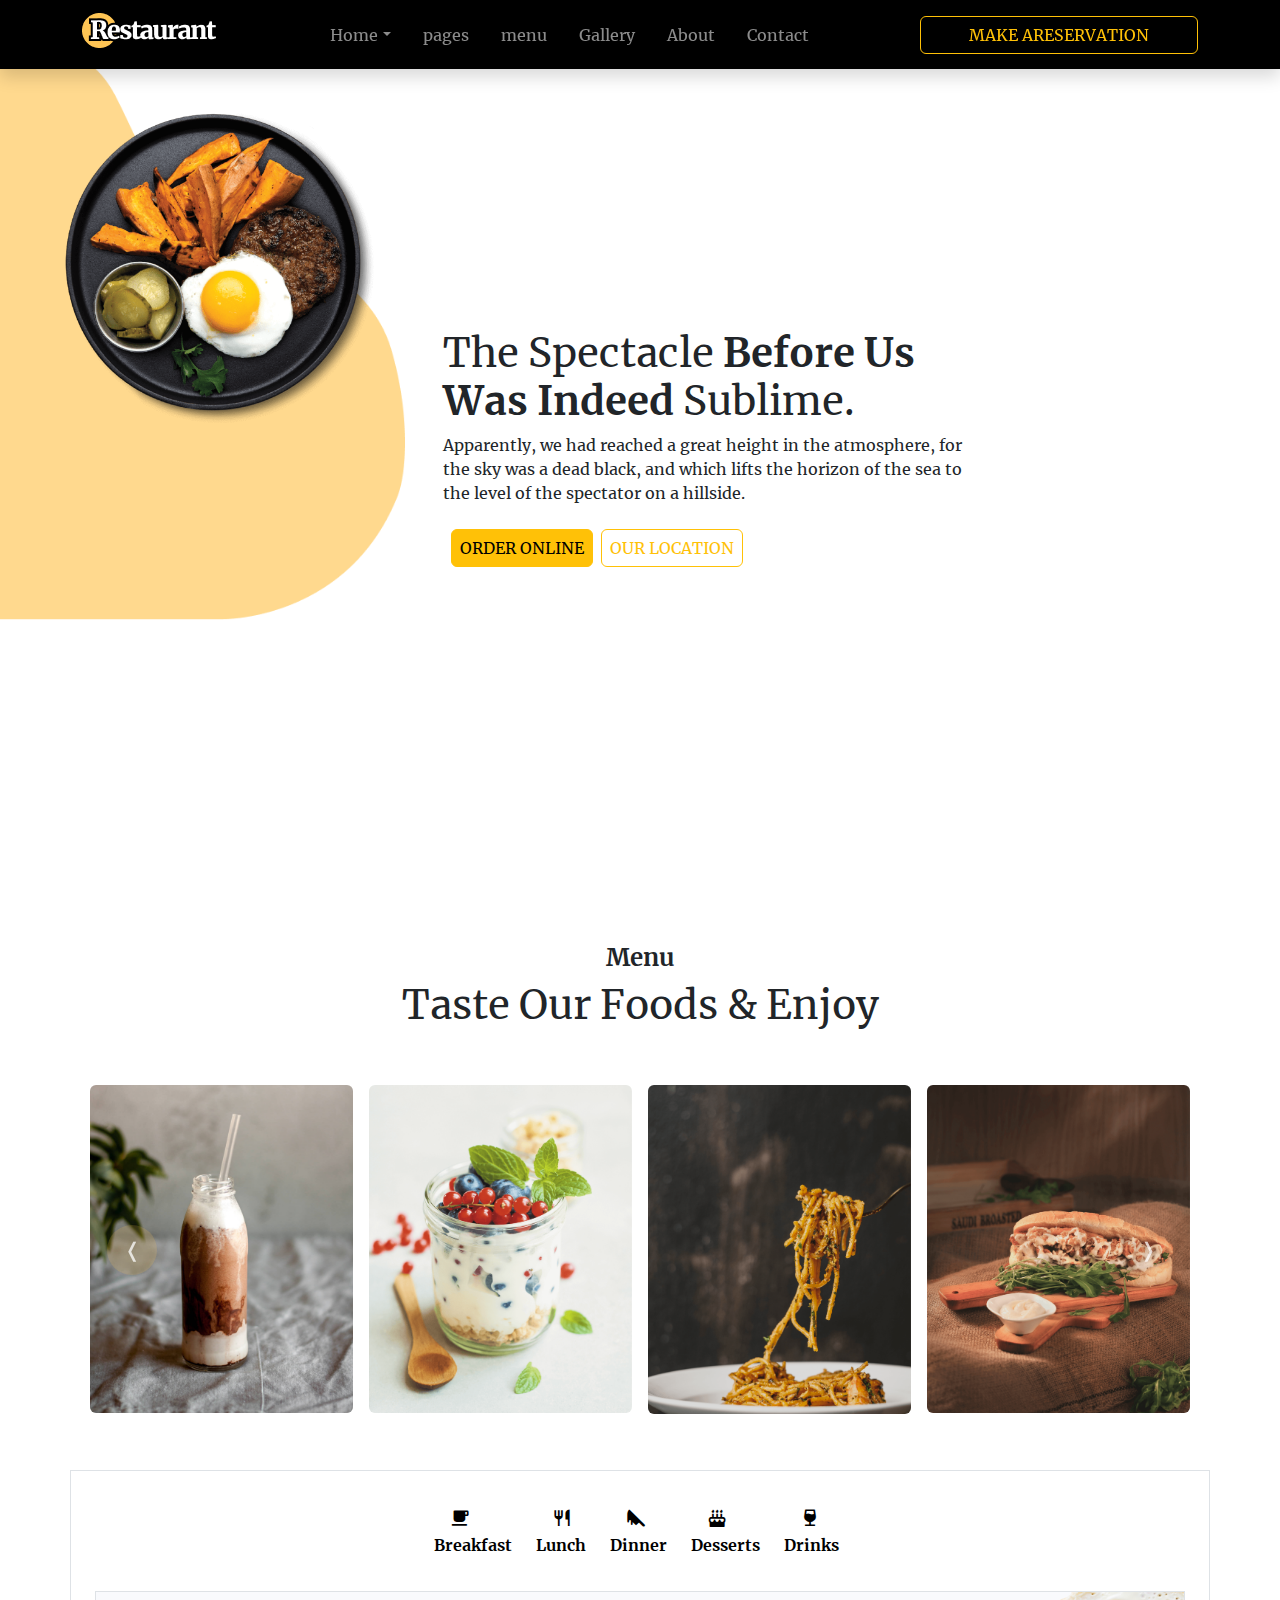
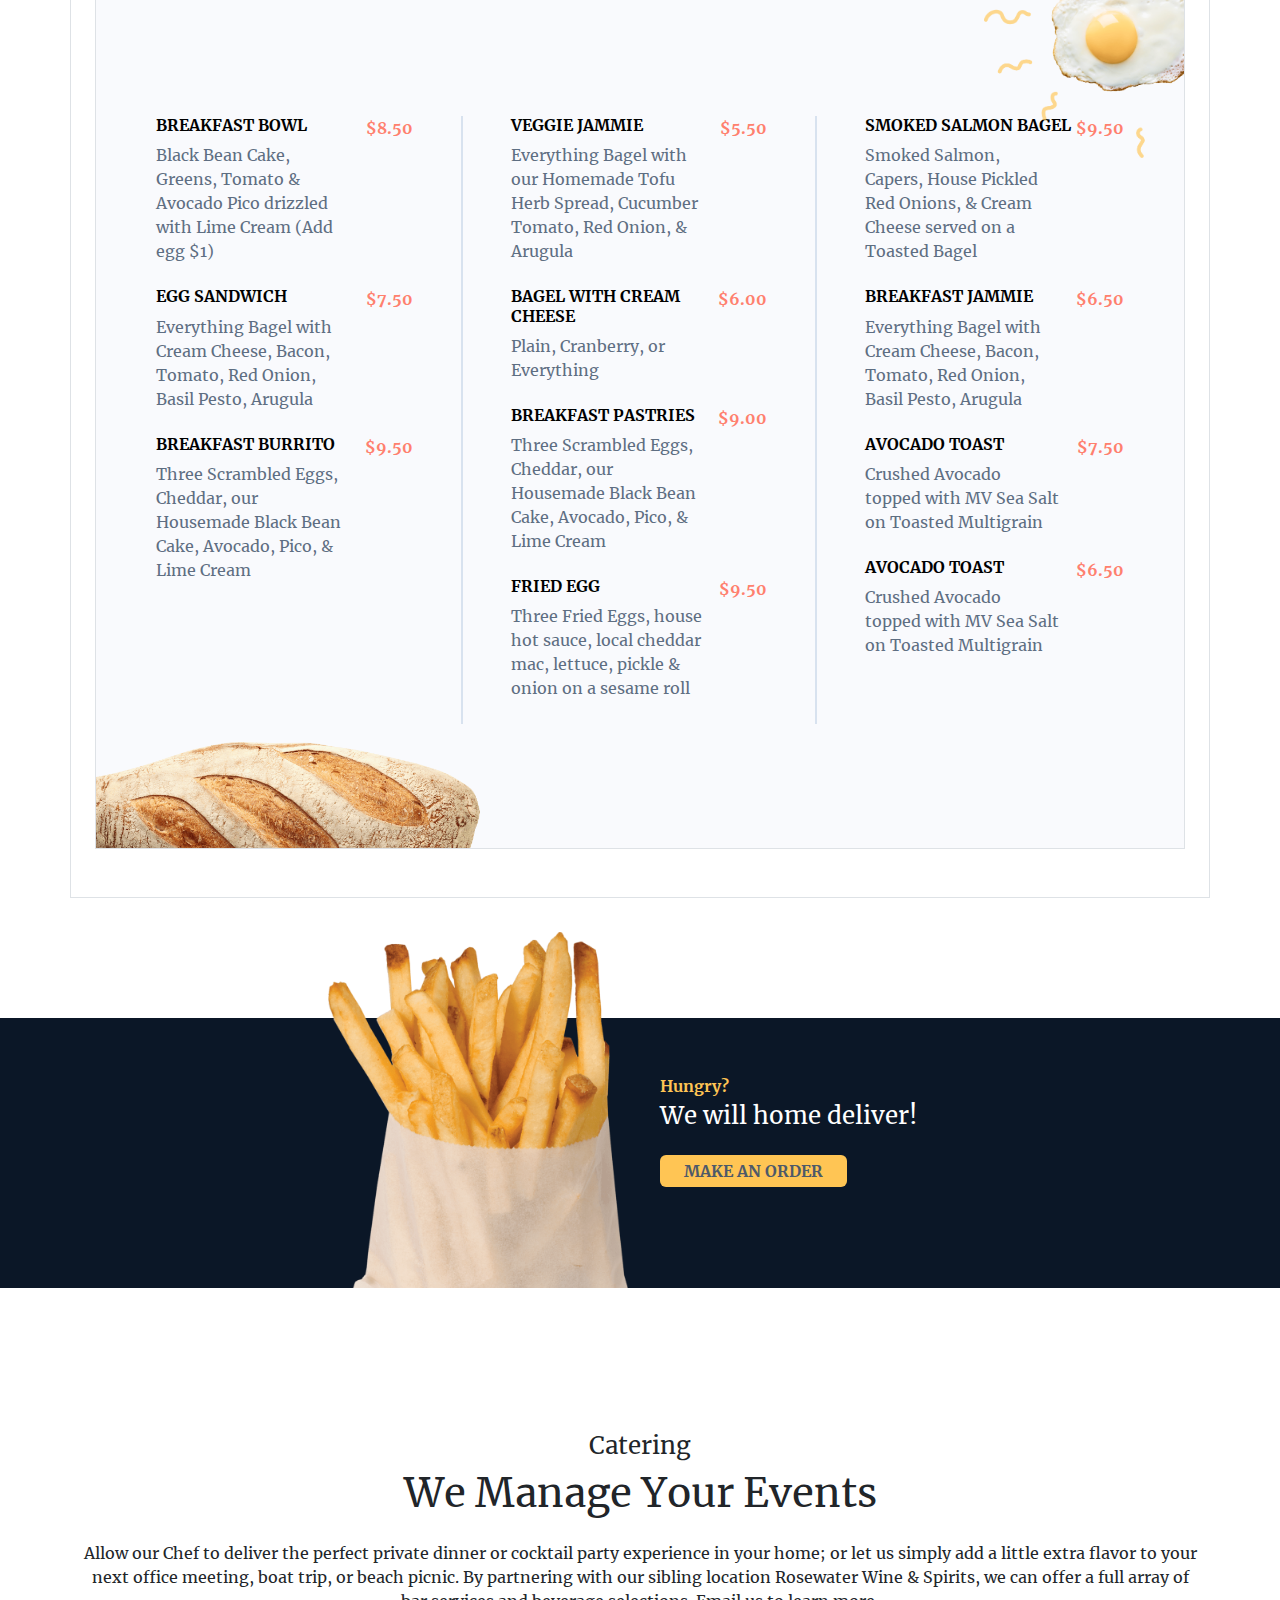
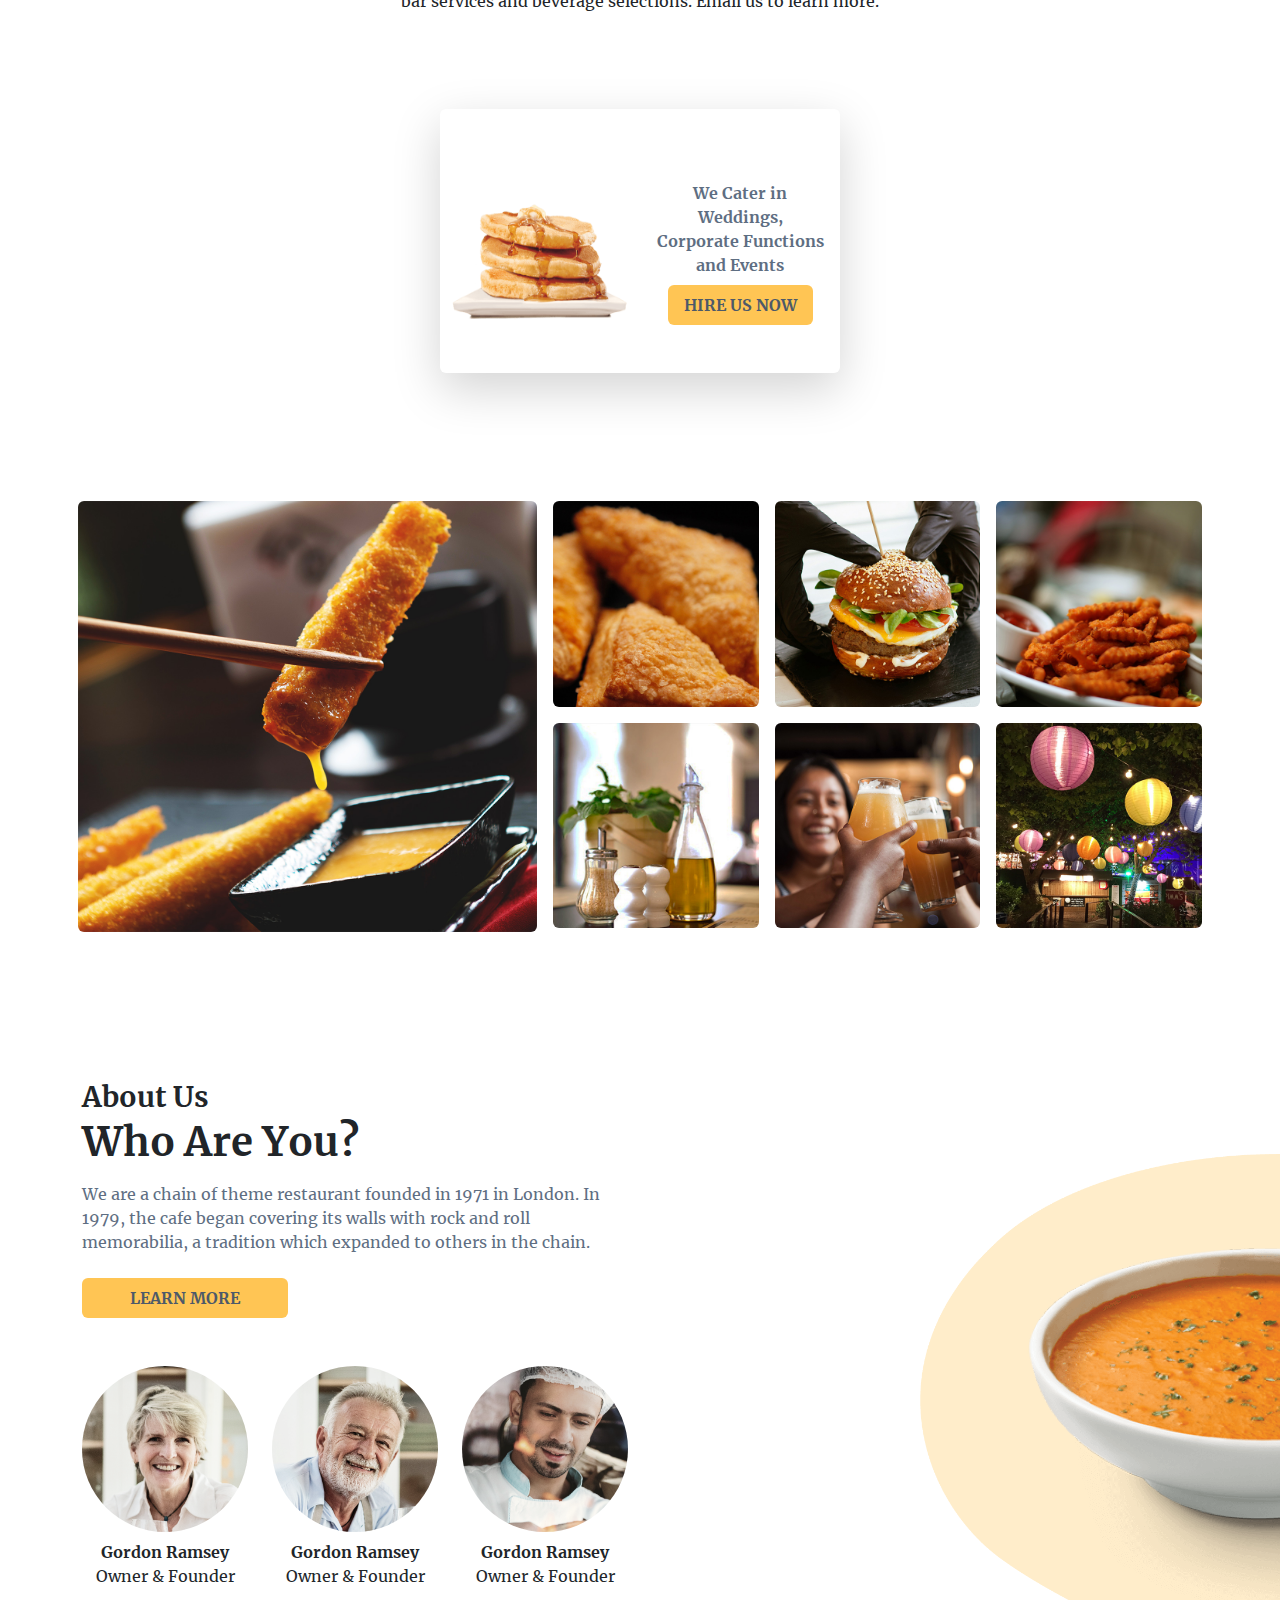
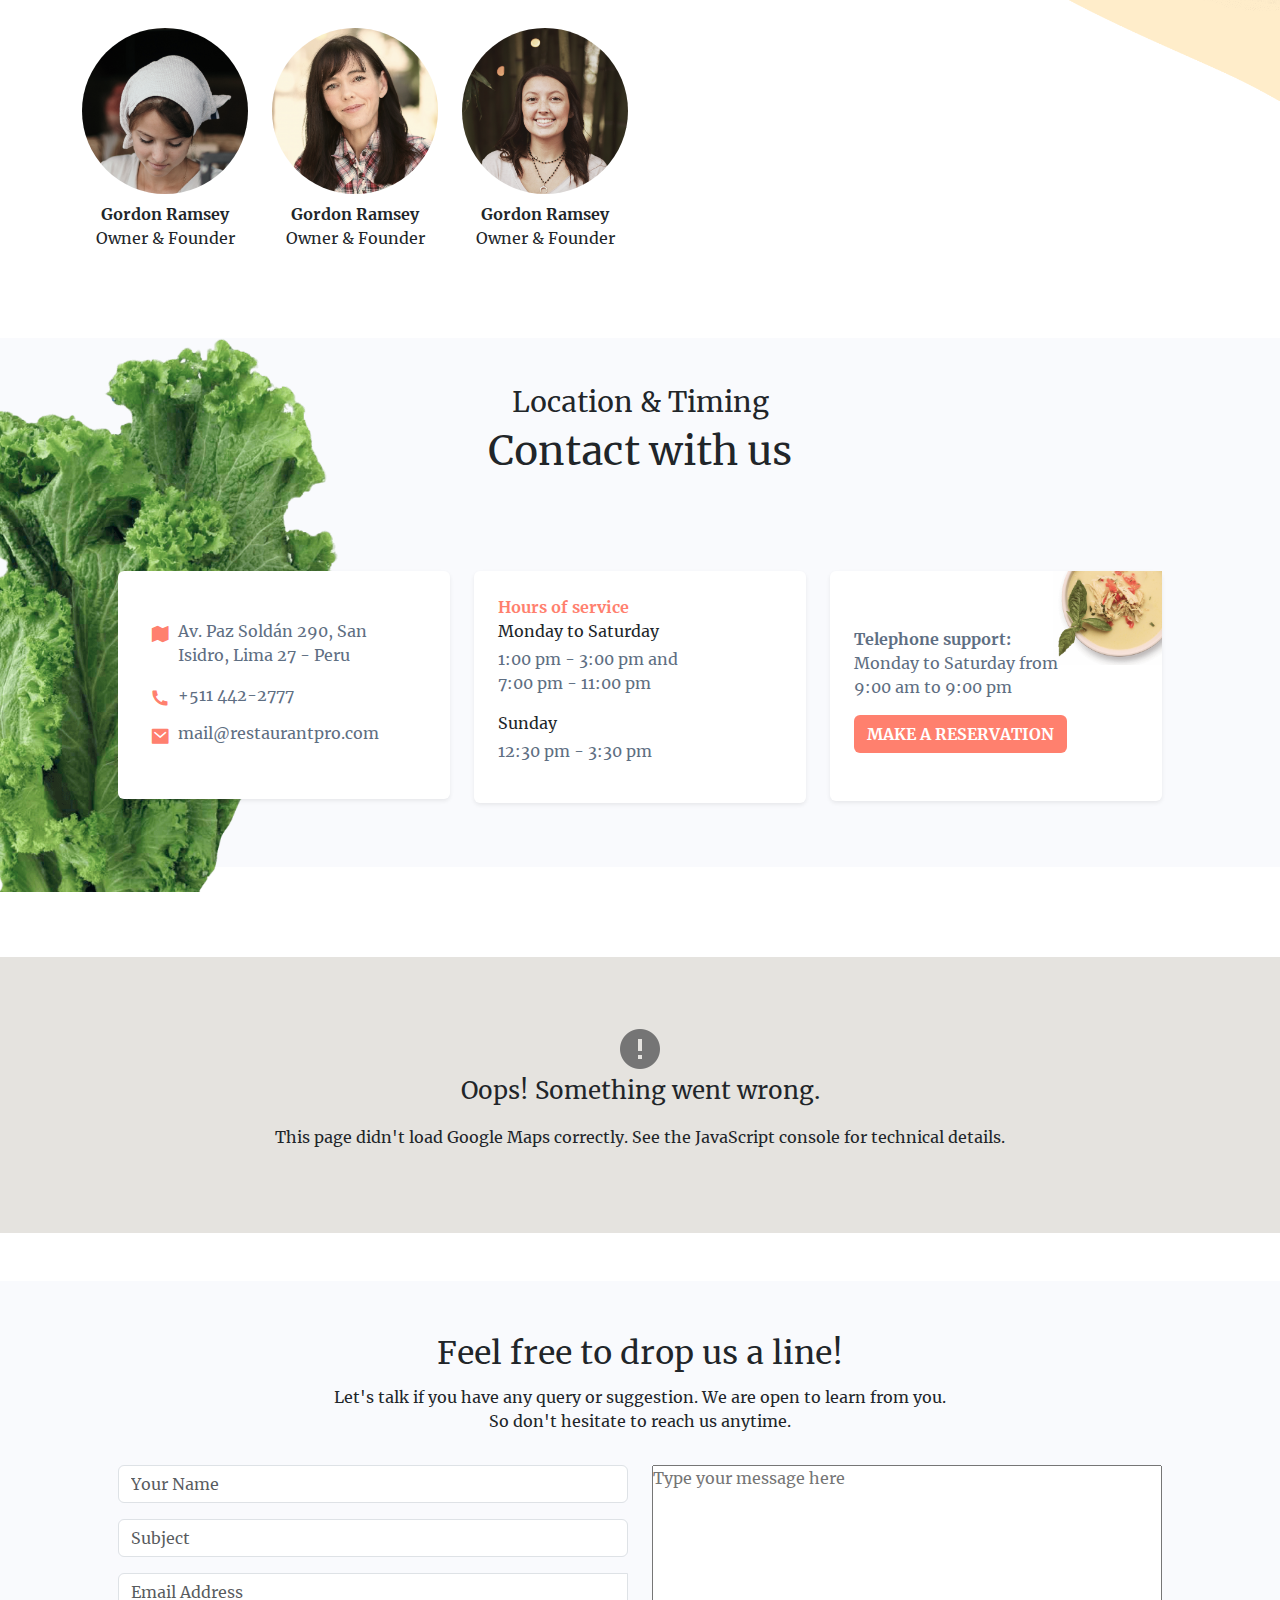
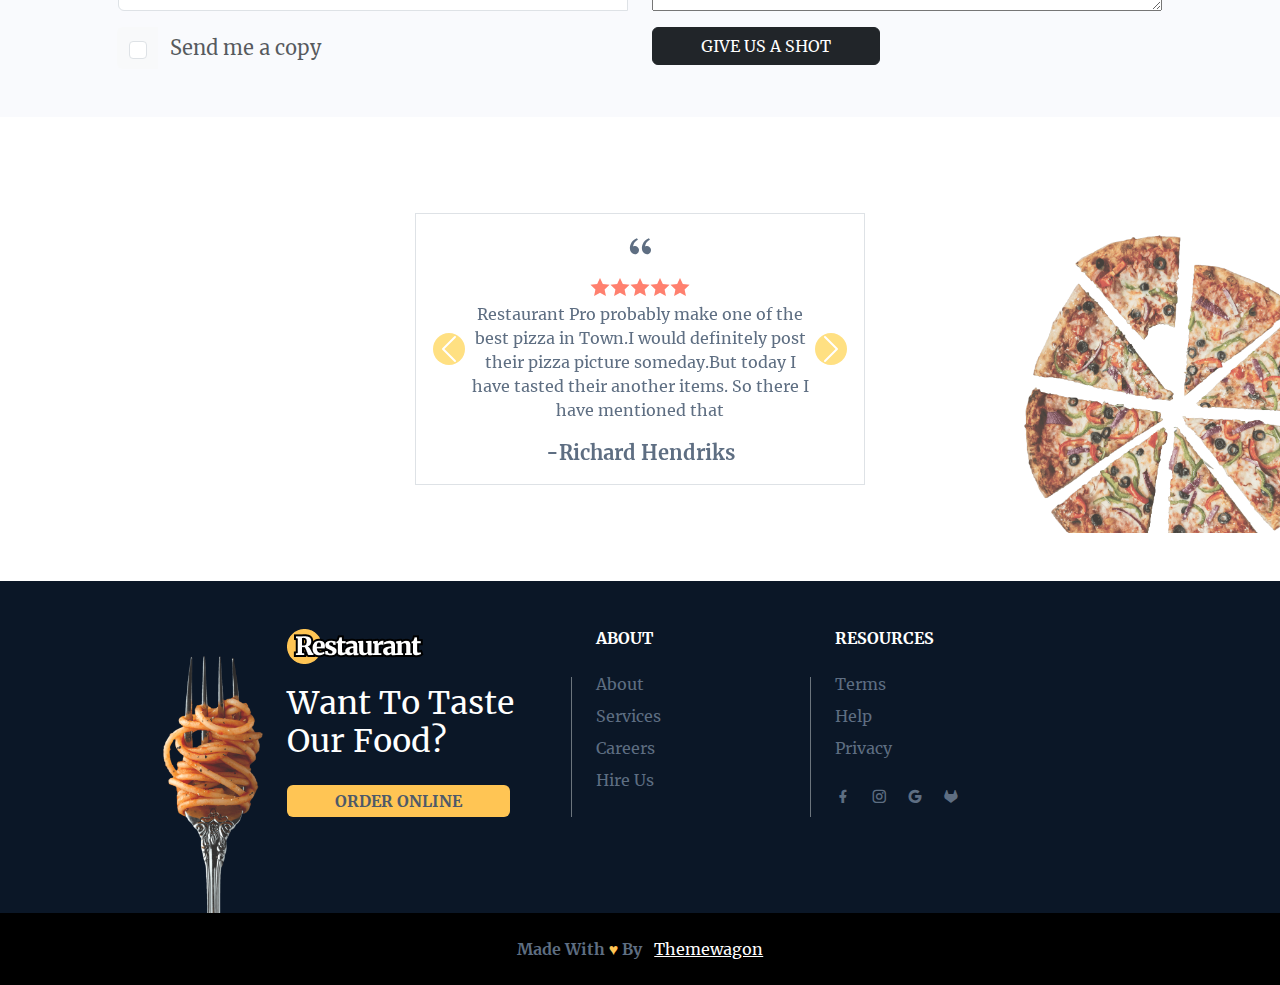
==== index.html @ 5a7a3a44 "edit" ====
<!DOCTYPE html>
<html lang="en">

<head>
    <meta charset="UTF-8">
    <meta name="viewport" content="width=device-width, initial-scale=1.0">
    <title>Restaurant</title>
    <link rel="stylesheet" href="css/index.css">
    <link rel="stylesheet" href="bootstrap.min.css">
    <link rel="stylesheet" href="fonts/remixicon.css">
    <link rel="stylesheet" href="webfonts/stylesheet.css">
    <link rel="stylesheet" href="css/slick-theme.css">
    <link rel="stylesheet" href="css/slick.css">
    <link href="https://unpkg.com/aos@2.3.1/dist/aos.css" rel="stylesheet">
</head>

<body>
    <header>
        <nav class="navbar navbar-expand-sm bg-black shadow  fixed-top" data-bs-theme="dark">
            <div class="container">
                <a href="" class="navbar-brand h1"><img src="img/logo.png"></a>
                <button class="navbar-toggler" data-bs-toggle="collapse" data-bs-target="#nav">
                    <span class="navbar-toggler-icon"></span>

                </button>
                <div class="collapse navbar-collapse" id="nav">
                    <ul class="navbar-nav m-auto ">
                        <li class="nav-item me-3 dropdown">
                            <a href="" class="nav-link dropdown-toggle " data-bs-toggle="dropdown"
                                data-bs-target="#f-drop" data-bs-auto-close="outside">Home</a>
                            <ul class="dropdown-menu p-3" id="f-drop">
                                <li> <a href="" class="dropdown-item border-bottom">Header Static</a></li>
                                <li><a href="" class="dropdown-item border-bottom">Header Slider</a></li>
                                <li><a href="" class="dropdown-item border-bottom">Youtube Backgound</a></li>
                                <li><a href="" class="dropdown-item border-bottom">Self Hosted Video</a></li>
                                <li><a href="" class="dropdown-item">RTL</a></li>

                            </ul>
                        </li>
                        <li class="nav-item me-3 ">
                            <a href="" class="nav-link">pages</a>
                        </li>

                        <li class="nav-item me-3">
                            <a href="" class="nav-link">menu</a>
                        </li>
                        <li class="nav-item me-3">
                            <a href="" class="nav-link">Gallery</a>
                        </li>
                        <li class="nav-item me-3">
                            <a href="" class="nav-link">About</a>
                        </li>
                        <li class="nav-item me-3">
                            <a href="" class="nav-link">Contact</a>
                        </li>
                    </ul>
                    <button class="btn btn-outline-warning px-5" data-bs-toggle="modal" data-bs-target="#login">MAKE
                        ARESERVATION </button>
                </div>

            </div>
            <!-- <form action="" class="d-flex " role="search">
                <input type="search" class="form-control me-3" placeholder="search">
                <button class="btn btn-outline-secondary" type="submit">Search</button>
            </form>
        </nav> -->
    </header>
    <!-- ---------------------------------------------------------------------- Make a reservation form start------------------------------------------------------------------------------------------ -->
    <section>
        <div class="modal fade" id="login">
            <div class="modal-dialog modal-dialog-centered">
                <div class="modal-content ">
                    <div class="modal-header  "
                        style="background-image: url(img/plate.png); background-size:250px; background-repeat: no-repeat; background-position: 300px ">
                        <h3>Make A<br> Reservation</h3>
                    </div>
                    <div class="modal-body">
                        <div class="row">
                            <div class="col">
                                <select class="form-select ">
                                    <option selected>Time</option>
                                    <option value="1">9:00 AM</option>
                                    <option value="2">1:00 AM</option>
                                    <option value="3">2:00 AM</option>
                                    <option value="4">2:00 AM</option>
                                    <option value="5">3:00 pM</option>
                                    <option value="6">4:00 PM</option>
                                    <option value="7">5:00 PM</option>
                                    <option value="8">6:00 PM</option>
                                </select>
                            </div>
                            <div class="col">
                                <input type="date" class="w-100 p-2 rounded-2 border border-light-subline">
                            </div>
                        </div>
                        <br>
                        <div class="row">
                            <div class="col">
                                <input type="text" class="form-control" id="name" placeholder="name">
                            </div>
                            <div class="col">
                                <input type="text" class="form-control" id="phone" placeholder="phone">
                            </div>
                        </div>
                        <br>
                        <select class="form-select ">
                            <option selected>Person</option>
                            <option value="1">1</option>
                            <option value="2">2</option>
                            <option value="3">3</option>
                            <option value="4">4</option>
                            <option value="5">5</option>
                            <option value="6">6</option>
                            <option value="7">7</option>
                            <option value="8">8</option>
                            <option value="9">9</option>
                            <option value="10">10</option>
                        </select>
                        <br>
                        <input type="text" class="form-control" id="Email" placeholder="Email">
                    </div>
                    <div class="modal-footer bg-warning bg-gradient px-5 ">
                        <div class="row">
                            <div class="col-12 fs-6 ">
                                Apparently we had reached a great height in the atmos, for the sky was a dead black, and
                                the stars had twinkle. By which lifts the light.
                            </div>
                            <div class="col-12 my-3">
                                <button class="btn-light w-100 p-2 rounded-2 border-0">SUBMIT</button>
                            </div>
                        </div>
                    </div>
                </div>
            </div>
        </div>
    </section>
    <!-- ---------------------------------------------------------------------- Make a reservation form end------------------------------------------------------------------------------------------ -->

    <!-- ----------------------------------------------------------------------main section start------------------------------------------------------------------------------------------ -->
    <section>
        <div class="container-fluid">
            <div class="row ">
                <div class="col-xl-4 col-lg-4 col-md-4 col-sm-12 p-5 overflow-hidden bg-2 my-5">
                    <img src="img/plate.png" class="img-fluid rot">
                </div>
                <div class="col-xl-8 col-lg-8  col-md-8  col-sm-12 m-auto ps-3 t-center">
                    <div>
                        <h1>The Spectacle<b> Before Us</b><br>
                            <b> Was Indeed</b> Sublime.
                        </h1>
                    </div>
                    <p class="d-none d-md-block">Apparently, we had reached a great height in the atmosphere, for<br>
                        the sky was a dead black, and which lifts the horizon of the sea to <br>the level of the
                        spectator on a hillside.
                    </p>
                    <div class="d-flex mt-4 just-center">
                        <div class="mx-2 ">
                            <button class="btn btn-warning px-2 p-sm">ORDER ONLINE</button>
                        </div>
                        <div class="">
                            <button class="btn btn-outline-warning px-2 p-sm">OUR LOCATION</button>
                        </div>
                    </div>
                </div>

            </div>
        </div>
    </section>

    <!-- ---------------------------------------------------------------------- main section end------------------------------------------------------------------------------------------ -->



    <!-- ---------------------------------------------------------------------- Foods & Enjoy slider start------------------------------------------------------------------------------------------ -->

    <section>
        <div class="container-fluid my-5">
            <b>
                <h4 class="text-center">Menu
            </b></h4>
            <b>
                <h1 class="text-center">Taste Our Foods & Enjoy</h1>
            </b>
        </div>


        <div class="container my-5">
            <div class="slider moving">
                <div class="p-2">
                    <div class="s-image position-relative">
                        <div class="s-img rounded overflow-hidden">
                            <img src="img/sec.jpg" class="img-fluid">
                            <div class="s-text">
                                <p class="text-white ps-5 fs-4 fw-semibold mb-0 ">COLD MILK SHAKE<br>JUICE</p>
                                <p class="text-white ps-5 fs-5  pb-5">with fresh milk</p>
                            </div>
                        </div>
                    </div>
                </div>
                <div class=" p-2">
                    <div class="s-image position-relative">
                        <div class="s-img rounded overflow-hidden">
                            <img src="img/2.png" class="img-fluid">
                            <div class="s-text">
                                <p class="text-white ps-5 fs-4 fw-semibold mb-0 ">BLUEBERRY MILK<br>SMOOTHIE</p>
                                <p class="text-white ps-5 fs-5  pb-5">with fresh papermint</p>
                            </div>
                        </div>
                    </div>
                </div>
                <div class=" p-2">
                    <div class="s-image position-relative">
                        <div class="s-img rounded overflow-hidden">
                            <img src="img/3.png" class="img-fluid">
                            <div class="s-text">
                                <p class="text-white ps-5 fs-4 fw-semibold mb-0 ">SPICY CHICKEN<br>SPAGHETTI</p>
                                <p class="text-white ps-5 fs-5  pb-5">Served with green chillies</p>
                            </div>
                        </div>
                    </div>
                </div>
                <div class="p-2">
                    <div class="s-image position-relative">
                        <div class="s-img rounded overflow-hidden">
                            <img src="img/4.png" class="img-fluid">
                            <div class="s-text">
                                <p class="text-white ps-5 fs-4 fw-semibold mb-0 ">SMOKED BEEF<br>SUB-SANDWITCH</p>
                                <p class="text-white ps-5 fs-5  pb-5">Slow cooked beef sub</p>
                            </div>
                        </div>
                    </div>
                </div>
                <div class=" p-2">
                    <div class="s-image position-relative">
                        <div class="s-img rounded overflow-hidden">
                            <img src="img/5.png" class="img-fluid">
                            <div class="s-text">
                                <p class="text-white ps-5 fs-4 fw-semibold mb-0 ">PUMPKIN SPICE<br>JUICE</p>
                                <p class="text-white ps-5 fs-5  pb-5">Chilled drink with cinamen</p>
                            </div>
                        </div>
                    </div>
                </div>
            </div>
        </div>
    </section>
    <!-- ---------------------------------------------------------------------- Foods & Enjoy slider end------------------------------------------------------------------------------------------ -->

<!-- ----------------------------------------------------------------------break nava and tab section start  ------------------------------------------------------------------------------------------ -->
<section>
    <div class="container p-4 border my-5 ">
        <div class="row justify-content-center">
            <div class="col-lg-12">
                <ul class="nav nav-underline justify-content-center">
                    <li class="nav-item active pe-2">
                        <a href="#p1" data-bs-toggle="tab" data-bs-target="" class="nav-link">
                        <i class="ri-cup-fill ps-3 text-black fs-5"></i>
                        <span class="d-none d-lg-block text-black fw-semibold fs-6">Breakfast</span> </a></li>
                    <li class="nav-item pe-2">
                        <a href="#p2" data-bs-toggle="tab" class="nav-link">  
                        <i class="ri-restaurant-fill ps-3 text-black fs-5"></i>
                        <span class="d-none d-lg-block text-black fw-semibold fs-6">Lunch</span></a></li>
                    <li class="nav-item pe-2">
                        <a href="#p3" data-bs-toggle="tab" class="nav-link">
                        <i class="ri-knife-blood-fill  ps-3 text-black fs-5"></i>
                        <span class="d-none d-lg-block text-black fw-semibold fs-6">Dinner</span>
                        </a></li>
                    <li class="nav-item pe-2">
                        <a href="#p4" data-bs-toggle="tab" class="nav-link">
                        <i class="ri-cake-2-fill ps-3 text-black fs-5 "></i>
                        <span class="d-none d-lg-block text-black fw-semibold fs-6">Desserts</span></a></li>
                    <li class="nav-item pe-2">
                        <a href="#p5" data-bs-toggle="tab" class="nav-link">
                            <i class="ri-goblet-2-fill ps-3 text-black fs-5"></i>
                        <span class="d-none d-lg-block text-black fw-semibold fs-6">Drinks</span></a></li>
                </ul>
            </div>
            <div class="col-lg-12 fadetop">
                <div class="tab-content">
                    <div class="tab-pane border p-4 position-relative my-4 active fadetop" id="p1" style="background-color: #f9fafd;">
                        <div class="row overflow-hidden">
                            <div class="col ">
                                <img src="img/egg.png" alt="" class="position-absolute end-0 top-0" style="width:200px;">
                                <img src="img/bread.png" alt="" class="position-absolute d-none d-md-block start-0 bottom-0" style="width:400px;">
                                
                        <div class="row overflow-hidden" style="background-color: #f9fafd; padding-top: 100px;padding-bottom: 100px;">
                            <div class="col-lg-4 border-right px-5 fadetop" >
                                <a data-bs-toggle="modal" data-bs-target="#medal"  class="text-decoration-none">
                                    <div class="row no-gutters overflow-hidden">
                                        <div class="col d-flex justify-content-between">
                                            <h6 class="fw-semibold text-uppercase text-black ">Breakfast Bowl</h6>
                                            <p class="color-red fw-semibold mb-0">
                                                $8.50
                                            </p>
                                        </div>
                                    </div>
                                    <p class="w-75 color-gray mb-4">Black Bean Cake, Greens, Tomato &amp; Avocado Pico drizzled with Lime Cream (Add egg $1)</p>
                                </a>
                                <a data-bs-toggle="modal" data-bs-target="#medal" class="text-decoration-none">
                                    <div class="row no-gutters overflow-hidden">
                                        <div class="col d-flex justify-content-between">
                                            <h6 class="fw-semibold text-uppercase text-black ">EGG SANDWICH</h6>
                                            <p class="color-red fw-semibold mb-0">
                                                $7.50
                                            </p>
                                        </div>
                                    </div>
                                    <p class="w-75 color-gray mb-4">Everything Bagel with Cream Cheese, Bacon, Tomato, Red Onion, Basil Pesto, Arugula</p>
                                </a>
                                <a data-bs-toggle="modal" data-bs-target="#medal" class="text-decoration-none">
                                    <div class="row no-gutters overflow-hidden">
                                        <div class="col d-flex justify-content-between">
                                            <h6 class="fw-semibold text-uppercase text-black ">Breakfast burrito</h6>
                                            <p class="color-red fw-semibold mb-0">
                                                $9.50
                                            </p>
                                        </div>
                                    </div>
                                    <p class="w-75 color-gray mb-4">Three Scrambled Eggs, Cheddar, our Housemade Black Bean Cake, Avocado, Pico, &amp; Lime Cream</p>
                                </a>
                                
                            </div>
                            <div class="col-lg-4 border-right px-5 fadetop" >
                                <a data-bs-toggle="modal" data-bs-target="#medal" class="text-decoration-none">
                                    <div class="row no-gutters overflow-hidden">
                                        <div class="col d-flex justify-content-between">
                                            <h6 class="fw-semibold text-uppercase text-black ">veggie jammie </h6>
                                            <p class="color-red fw-semibold mb-0">
                                                $5.50
                                            </p>
                                        </div>
                                    </div>
                                    <p class="w-75 color-gray mb-4">Everything Bagel with our Homemade Tofu Herb Spread, Cucumber Tomato, Red Onion, &amp; Arugula</p>
                                </a> 
                                <a data-bs-toggle="modal" data-bs-target="#medal" class="text-decoration-none">
                                    <div class="row no-gutters overflow-hidden">
                                        <div class="col d-flex justify-content-between">
                                            <h6 class="fw-semibold text-uppercase text-black ">bagel with cream cheese</h6>
                                            <p class="color-red fw-semibold mb-0">
                                                $6.00
                                            </p>
                                        </div>
                                    </div>
                                    <p class="w-75 color-gray mb-4">Plain, Cranberry, or Everything</p>
                                </a> 
                                <a data-bs-toggle="modal" data-bs-target="#medal" class="text-decoration-none">
                                    <div class="row no-gutters overflow-hidden">
                                        <div class="col d-flex justify-content-between">
                                            <h6 class="fw-semibold text-uppercase text-black ">breakfast pastries</h6>
                                            <p class="color-red fw-semibold mb-0">
                                                $9.00
                                            </p>
                                        </div>
                                    </div>
                                    <p class="w-75 color-gray mb-4">Three Scrambled Eggs, Cheddar, our Housemade Black Bean Cake, Avocado, Pico, &amp; Lime Cream</p>
                                </a> 
                                <a data-bs-toggle="modal" data-bs-target="#medal" class="text-decoration-none">
                                    <div class="row no-gutters overflow-hidden">
                                        <div class="col d-flex justify-content-between">
                                            <h6 class="fw-semibold text-uppercase text-black ">fried egg</h6>
                                            <p class="color-red fw-semibold mb-0">
                                                $9.50
                                            </p>
                                        </div>
                                    </div>
                                    <p class="w-75 color-gray mb-4">Three Fried Eggs, house hot sauce, local cheddar mac, lettuce, pickle &amp; onion on a sesame roll</p>
                                </a> 
                            </div>
                            <div class="col-lg-4 px-5 fadetop ">
                                <a data-bs-toggle="modal" data-bs-target="#medal" class="text-decoration-none">
                                    <div class="row no-gutters overflow-hidden">
                                        <div class="col d-flex justify-content-between">
                                            <h6 class="fw-semibold text-uppercase text-black ">SMOKED SALMON BAGEL  </h6>
                                            <p class="color-red fw-semibold mb-0">
                                                $9.50
                                            </p>
                                        </div>
                                    </div>
                                    <p class="w-75 color-gray mb-4">Smoked Salmon, Capers, House Pickled Red Onions, &amp; Cream Cheese served on a Toasted Bagel</p>
                                </a> 
                                <a data-bs-toggle="modal" data-bs-target="#medal" class="text-decoration-none">
                                    <div class="row no-gutters overflow-hidden">
                                        <div class="col d-flex justify-content-between">
                                            <h6 class="fw-semibold text-uppercase text-black ">breakfast jammie</h6>
                                            <p class="color-red fw-semibold mb-0">
                                                $6.50
                                            </p>
                                        </div>
                                    </div>
                                    <p class="w-75 color-gray mb-4">Everything Bagel with Cream Cheese, Bacon, Tomato, Red Onion, Basil Pesto, Arugula</p>
                                </a> 
                                <a data-bs-toggle="modal" data-bs-target="#medal" class="text-decoration-none">
                                    <div class="row no-gutters overflow-hidden">
                                        <div class="col d-flex justify-content-between">
                                            <h6 class="fw-semibold text-uppercase text-black ">Avocado toast</h6>
                                            <p class="color-red fw-semibold mb-0">
                                                $7.50
                                            </p>
                                        </div>
                                    </div>
                                    <p class="w-75 color-gray mb-4">Crushed Avocado topped with MV Sea Salt on Toasted Multigrain</p>
                                </a> 
                                <a data-bs-toggle="modal" data-bs-target="#medal" class="text-decoration-none">
                                    <div class="row no-gutters overflow-hidden">
                                        <div class="col d-flex justify-content-between">
                                            <h6 class="fw-semibold text-uppercase text-black ">Avocado toast</h6>
                                            <p class="color-red fw-semibold mb-0">
                                                $6.50
                                            </p>
                                        </div>
                                    </div>
                                    <p class="w-75 color-gray mb-4">Crushed Avocado topped with MV Sea Salt on Toasted Multigrain</p>
                                </a> 
                            </div>
                        </div>
                    </div>
                </div>
            </div>




            <div class="col-lg-12 fadetop">
                <div class="tab-content">
                    <div class="tab-pane border p-4 position-relative my-4 fadetop" id="p2" style="background-color: #f9fafd;">
                        <div class="row overflow-hidden">
                            <div class="col">
                                <img src="img/egg.png" alt="" class="position-absolute end-0 top-0" style="width:200px;">
                                <img src="img/bread.png" alt="" class="position-absolute d-none d-md-block start-0 bottom-0" style="width:400px;">
                                
                        <div class="row overflow-hidden" style="background-color: #f9fafd; padding-top: 100px;padding-bottom: 100px;">
                            <div class="col-lg-4 border-right px-5 fadetop" >
                                <a data-bs-toggle="modal" data-bs-target="#medal" class="text-decoration-none">
                                    <div class="row no-gutters overflow-hidden">
                                        <div class="col d-flex justify-content-between">
                                            <h6 class="fw-semibold text-uppercase text-black ">Breakfast Bowl</h6>
                                            <p class="color-red fw-semibold mb-0">
                                                $8.50
                                            </p>
                                        </div>
                                    </div>
                                    <p class="w-75 color-gray mb-4">Black Bean Cake, Greens, Tomato &amp; Avocado Pico drizzled with Lime Cream (Add egg $1)</p>
                                </a>
                                <a data-bs-toggle="modal" data-bs-target="#medal" class="text-decoration-none">
                                    <div class="row no-gutters overflow-hidden">
                                        <div class="col d-flex justify-content-between">
                                            <h6 class="fw-semibold text-uppercase text-black ">EGG SANDWICH</h6>
                                            <p class="color-red fw-semibold mb-0">
                                                $7.50
                                            </p>
                                        </div>
                                    </div>
                                    <p class="w-75 color-gray mb-4">Everything Bagel with Cream Cheese, Bacon, Tomato, Red Onion, Basil Pesto, Arugula</p>
                                </a>
                                <a data-bs-toggle="modal" data-bs-target="#medal" class="text-decoration-none">
                                    <div class="row no-gutters overflow-hidden">
                                        <div class="col d-flex justify-content-between">
                                            <h6 class="fw-semibold text-uppercase text-black ">Breakfast burrito</h6>
                                            <p class="color-red fw-semibold mb-0">
                                                $9.50
                                            </p>
                                        </div>
                                    </div>
                                    <p class="w-75 color-gray mb-4">Three Scrambled Eggs, Cheddar, our Housemade Black Bean Cake, Avocado, Pico, &amp; Lime Cream</p>
                                </a>
                                
                            </div>
                            <div class="col-lg-4 border-right px-5 fadetop" >
                                <a data-bs-toggle="modal" data-bs-target="#medal" class="text-decoration-none">
                                    <div class="row no-gutters overflow-hidden">
                                        <div class="col d-flex justify-content-between">
                                            <h6 class="fw-semibold text-uppercase text-black ">veggie jammie </h6>
                                            <p class="color-red fw-semibold mb-0">
                                                $5.50
                                            </p>
                                        </div>
                                    </div>
                                    <p class="w-75 color-gray mb-4">Everything Bagel with our Homemade Tofu Herb Spread, Cucumber Tomato, Red Onion, &amp; Arugula</p>
                                </a> 
                                <a data-bs-toggle="modal" data-bs-target="#medal" class="text-decoration-none">
                                    <div class="row no-gutters overflow-hidden">
                                        <div class="col d-flex justify-content-between">
                                            <h6 class="fw-semibold text-uppercase text-black ">bagel with cream cheese</h6>
                                            <p class="color-red fw-semibold mb-0">
                                                $6.00
                                            </p>
                                        </div>
                                    </div>
                                    <p class="w-75 color-gray mb-4">Plain, Cranberry, or Everything</p>
                                </a> 
                                <a data-bs-toggle="modal" data-bs-target="#medal" class="text-decoration-none">
                                    <div class="row no-gutters overflow-hidden">
                                        <div class="col d-flex justify-content-between">
                                            <h6 class="fw-semibold text-uppercase text-black ">breakfast pastries</h6>
                                            <p class="color-red fw-semibold mb-0">
                                                $9.00
                                            </p>
                                        </div>
                                    </div>
                                    <p class="w-75 color-gray mb-4">Three Scrambled Eggs, Cheddar, our Housemade Black Bean Cake, Avocado, Pico, &amp; Lime Cream</p>
                                </a> 
                                <a data-bs-toggle="modal" data-bs-target="#medal" class="text-decoration-none">
                                    <div class="row no-gutters overflow-hidden">
                                        <div class="col d-flex justify-content-between">
                                            <h6 class="fw-semibold text-uppercase text-black ">fried egg</h6>
                                            <p class="color-red fw-semibold mb-0">
                                                $9.50
                                            </p>
                                        </div>
                                    </div>
                                    <p class="w-75 color-gray mb-4">Three Fried Eggs, house hot sauce, local cheddar mac, lettuce, pickle &amp; onion on a sesame roll</p>
                                </a> 
                            </div>
                            <div class="col-lg-4 px-5 fadetop ">
                                <a data-bs-toggle="modal" data-bs-target="#medal" class="text-decoration-none">
                                    <div class="row no-gutters overflow-hidden">
                                        <div class="col d-flex justify-content-between">
                                            <h6 class="fw-semibold text-uppercase text-black ">SMOKED SALMON BAGEL  </h6>
                                            <p class="color-red fw-semibold mb-0">
                                                $9.50
                                            </p>
                                        </div>
                                    </div>
                                    <p class="w-75 color-gray mb-4">Smoked Salmon, Capers, House Pickled Red Onions, &amp; Cream Cheese served on a Toasted Bagel</p>
                                </a> 
                                <a data-bs-toggle="modal" data-bs-target="#medal" class="text-decoration-none">
                                    <div class="row no-gutters overflow-hidden">
                                        <div class="col d-flex justify-content-between">
                                            <h6 class="fw-semibold text-uppercase text-black ">breakfast jammie</h6>
                                            <p class="color-red fw-semibold mb-0">
                                                $6.50
                                            </p>
                                        </div>
                                    </div>
                                    <p class="w-75 color-gray mb-4">Everything Bagel with Cream Cheese, Bacon, Tomato, Red Onion, Basil Pesto, Arugula</p>
                                </a> 
                                <a data-bs-toggle="modal" data-bs-target="#medal" class="text-decoration-none">
                                    <div class="row no-gutters overflow-hidden">
                                        <div class="col d-flex justify-content-between">
                                            <h6 class="fw-semibold text-uppercase text-black ">Avocado toast</h6>
                                            <p class="color-red fw-semibold mb-0">
                                                $7.50
                                            </p>
                                        </div>
                                    </div>
                                    <p class="w-75 color-gray mb-4">Crushed Avocado topped with MV Sea Salt on Toasted Multigrain</p>
                                </a> 
                                <a data-bs-toggle="modal" data-bs-target="#medal" class="text-decoration-none">
                                    <div class="row no-gutters overflow-hidden">
                                        <div class="col d-flex justify-content-between">
                                            <h6 class="fw-semibold text-uppercase text-black ">Avocado toast</h6>
                                            <p class="color-red fw-semibold mb-0">
                                                $6.50
                                            </p>
                                        </div>
                                    </div>
                                    <p class="w-75 color-gray mb-4">Crushed Avocado topped with MV Sea Salt on Toasted Multigrain</p>
                                </a> 
                            </div>
                        </div>
                    </div>
                </div>
            </div>
            <div class="col-lg-12 fadetop">
                <div class="tab-content">
                    <div class="tab-pane border p-4 position-relative my-4 fadetop" id="p3" style="background-color: #f9fafd;">
                        <div class="row overflow-hidden">
                            <div class="col">
                                <img src="img/egg.png" alt="" class="position-absolute end-0 top-0" style="width:200px;">
                                <img src="img/bread.png" alt="" class="position-absolute d-none d-md-block start-0 bottom-0" style="width:400px;">
                                
                        <div class="row overflow-hidden" style="background-color: #f9fafd; padding-top: 100px;padding-bottom: 100px;">
                            <div class="col-lg-4 border-right px-5 fadetop" >
                                <a data-bs-toggle="modal" data-bs-target="#medal" class="text-decoration-none">
                                    <div class="row no-gutters overflow-hidden">
                                        <div class="col d-flex justify-content-between">
                                            <h6 class="fw-semibold text-uppercase text-black ">Breakfast Bowl</h6>
                                            <p class="color-red fw-semibold mb-0">
                                                $8.50
                                            </p>
                                        </div>
                                    </div>
                                    <p class="w-75 color-gray mb-4">Black Bean Cake, Greens, Tomato &amp; Avocado Pico drizzled with Lime Cream (Add egg $1)</p>
                                </a>
                                <a data-bs-toggle="modal" data-bs-target="#medal" class="text-decoration-none">
                                    <div class="row no-gutters overflow-hidden">
                                        <div class="col d-flex justify-content-between">
                                            <h6 class="fw-semibold text-uppercase text-black ">EGG SANDWICH</h6>
                                            <p class="color-red fw-semibold mb-0">
                                                $7.50
                                            </p>
                                        </div>
                                    </div>
                                    <p class="w-75 color-gray mb-4">Everything Bagel with Cream Cheese, Bacon, Tomato, Red Onion, Basil Pesto, Arugula</p>
                                </a>
                                <a data-bs-toggle="modal" data-bs-target="#medal" class="text-decoration-none">
                                    <div class="row no-gutters overflow-hidden">
                                        <div class="col d-flex justify-content-between">
                                            <h6 class="fw-semibold text-uppercase text-black ">Breakfast burrito</h6>
                                            <p class="color-red fw-semibold mb-0">
                                                $9.50
                                            </p>
                                        </div>
                                    </div>
                                    <p class="w-75 color-gray mb-4">Three Scrambled Eggs, Cheddar, our Housemade Black Bean Cake, Avocado, Pico, &amp; Lime Cream</p>
                                </a>
                                
                            </div>
                            <div class="col-lg-4 border-right px-5 fadetop" >
                                <a data-bs-toggle="modal" data-bs-target="#medal" class="text-decoration-none">
                                    <div class="row no-gutters overflow-hidden">
                                        <div class="col d-flex justify-content-between">
                                            <h6 class="fw-semibold text-uppercase text-black ">veggie jammie </h6>
                                            <p class="color-red fw-semibold mb-0">
                                                $5.50
                                            </p>
                                        </div>
                                    </div>
                                    <p class="w-75 color-gray mb-4">Everything Bagel with our Homemade Tofu Herb Spread, Cucumber Tomato, Red Onion, &amp; Arugula</p>
                                </a> 
                                <a data-bs-toggle="modal" data-bs-target="#medal" class="text-decoration-none">
                                    <div class="row no-gutters overflow-hidden">
                                        <div class="col d-flex justify-content-between">
                                            <h6 class="fw-semibold text-uppercase text-black ">bagel with cream cheese</h6>
                                            <p class="color-red fw-semibold mb-0">
                                                $6.00
                                            </p>
                                        </div>
                                    </div>
                                    <p class="w-75 color-gray mb-4">Plain, Cranberry, or Everything</p>
                                </a> 
                                <a data-bs-toggle="modal" data-bs-target="#medal" class="text-decoration-none">
                                    <div class="row no-gutters overflow-hidden">
                                        <div class="col d-flex justify-content-between">
                                            <h6 class="fw-semibold text-uppercase text-black ">breakfast pastries</h6>
                                            <p class="color-red fw-semibold mb-0">
                                                $9.00
                                            </p>
                                        </div>
                                    </div>
                                    <p class="w-75 color-gray mb-4">Three Scrambled Eggs, Cheddar, our Housemade Black Bean Cake, Avocado, Pico, &amp; Lime Cream</p>
                                </a> 
                                <a data-bs-toggle="modal" data-bs-target="#medal" class="text-decoration-none">
                                    <div class="row no-gutters overflow-hidden">
                                        <div class="col d-flex justify-content-between">
                                            <h6 class="fw-semibold text-uppercase text-black ">fried egg</h6>
                                            <p class="color-red fw-semibold mb-0">
                                                $9.50
                                            </p>
                                        </div>
                                    </div>
                                    <p class="w-75 color-gray mb-4">Three Fried Eggs, house hot sauce, local cheddar mac, lettuce, pickle &amp; onion on a sesame roll</p>
                                </a> 
                            </div>
                            <div class="col-lg-4 px-5 fadetop ">
                                <a data-bs-toggle="modal" data-bs-target="#medal" class="text-decoration-none">
                                    <div class="row no-gutters overflow-hidden">
                                        <div class="col d-flex justify-content-between">
                                            <h6 class="fw-semibold text-uppercase text-black ">SMOKED SALMON BAGEL  </h6>
                                            <p class="color-red fw-semibold mb-0">
                                                $9.50
                                            </p>
                                        </div>
                                    </div>
                                    <p class="w-75 color-gray mb-4">Smoked Salmon, Capers, House Pickled Red Onions, &amp; Cream Cheese served on a Toasted Bagel</p>
                                </a> 
                                <a data-bs-toggle="modal" data-bs-target="#medal" class="text-decoration-none">
                                    <div class="row no-gutters overflow-hidden">
                                        <div class="col d-flex justify-content-between">
                                            <h6 class="fw-semibold text-uppercase text-black ">breakfast jammie</h6>
                                            <p class="color-red fw-semibold mb-0">
                                                $6.50
                                            </p>
                                        </div>
                                    </div>
                                    <p class="w-75 color-gray mb-4">Everything Bagel with Cream Cheese, Bacon, Tomato, Red Onion, Basil Pesto, Arugula</p>
                                </a> 
                                <a data-bs-toggle="modal" data-bs-target="#medal" class="text-decoration-none">
                                    <div class="row no-gutters overflow-hidden">
                                        <div class="col d-flex justify-content-between">
                                            <h6 class="fw-semibold text-uppercase text-black ">Avocado toast</h6>
                                            <p class="color-red fw-semibold mb-0">
                                                $7.50
                                            </p>
                                        </div>
                                    </div>
                                    <p class="w-75 color-gray mb-4">Crushed Avocado topped with MV Sea Salt on Toasted Multigrain</p>
                                </a> 
                                <a data-bs-toggle="modal" data-bs-target="#medal" class="text-decoration-none">
                                    <div class="row no-gutters overflow-hidden">
                                        <div class="col d-flex justify-content-between">
                                            <h6 class="fw-semibold text-uppercase text-black ">Avocado toast</h6>
                                            <p class="color-red fw-semibold mb-0">
                                                $6.50
                                            </p>
                                        </div>
                                    </div>
                                    <p class="w-75 color-gray mb-4">Crushed Avocado topped with MV Sea Salt on Toasted Multigrain</p>
                                </a> 
                            </div>
                        </div>
                    </div>
                </div>
            </div>
            <div class="col-lg-12 fadetop">
                <div class="tab-content">
                    <div class="tab-pane border p-4 position-relative my-4 fadetop " id="p4" style="background-color: #f9fafd;">
                        <div class="row overflow-hidden">
                            <div class="col">
                                <img src="img/egg.png" alt="" class="position-absolute end-0 top-0" style="width:200px;">
                                <img src="img/bread.png" alt="" class="position-absolute d-none d-md-block start-0 bottom-0" style="width:400px;">
                                
                        <div class="row overflow-hidden" style="background-color: #f9fafd; padding-top: 100px;padding-bottom: 100px;">
                            <div class="col-lg-4 border-right px-5 fadetop" >
                                <a data-bs-toggle="modal" data-bs-target="#medal" class="text-decoration-none">
                                    <div class="row no-gutters overflow-hidden">
                                        <div class="col d-flex justify-content-between">
                                            <h6 class="fw-semibold text-uppercase text-black ">Breakfast Bowl</h6>
                                            <p class="color-red fw-semibold mb-0">
                                                $8.50
                                            </p>
                                        </div>
                                    </div>
                                    <p class="w-75 color-gray mb-4">Black Bean Cake, Greens, Tomato &amp; Avocado Pico drizzled with Lime Cream (Add egg $1)</p>
                                </a>
                                <a data-bs-toggle="modal" data-bs-target="#medal" class="text-decoration-none">
                                    <div class="row no-gutters overflow-hidden">
                                        <div class="col d-flex justify-content-between">
                                            <h6 class="fw-semibold text-uppercase text-black ">EGG SANDWICH</h6>
                                            <p class="color-red fw-semibold mb-0">
                                                $7.50
                                            </p>
                                        </div>
                                    </div>
                                    <p class="w-75 color-gray mb-4">Everything Bagel with Cream Cheese, Bacon, Tomato, Red Onion, Basil Pesto, Arugula</p>
                                </a>
                                <a data-bs-toggle="modal" data-bs-target="#medal" class="text-decoration-none">
                                    <div class="row no-gutters overflow-hidden">
                                        <div class="col d-flex justify-content-between">
                                            <h6 class="fw-semibold text-uppercase text-black ">Breakfast burrito</h6>
                                            <p class="color-red fw-semibold mb-0">
                                                $9.50
                                            </p>
                                        </div>
                                    </div>
                                    <p class="w-75 color-gray mb-4">Three Scrambled Eggs, Cheddar, our Housemade Black Bean Cake, Avocado, Pico, &amp; Lime Cream</p>
                                </a>
                                
                            </div>
                            <div class="col-lg-4 border-right px-5 fadetop" >
                                <a data-bs-toggle="modal" data-bs-target="#medal" class="text-decoration-none">
                                    <div class="row no-gutters overflow-hidden">
                                        <div class="col d-flex justify-content-between">
                                            <h6 class="fw-semibold text-uppercase text-black ">veggie jammie </h6>
                                            <p class="color-red fw-semibold mb-0">
                                                $5.50
                                            </p>
                                        </div>
                                    </div>
                                    <p class="w-75 color-gray mb-4">Everything Bagel with our Homemade Tofu Herb Spread, Cucumber Tomato, Red Onion, &amp; Arugula</p>
                                </a> 
                                <a data-bs-toggle="modal" data-bs-target="#medal" class="text-decoration-none">
                                    <div class="row no-gutters overflow-hidden">
                                        <div class="col d-flex justify-content-between">
                                            <h6 class="fw-semibold text-uppercase text-black ">bagel with cream cheese</h6>
                                            <p class="color-red fw-semibold mb-0">
                                                $6.00
                                            </p>
                                        </div>
                                    </div>
                                    <p class="w-75 color-gray mb-4">Plain, Cranberry, or Everything</p>
                                </a> 
                                <a data-bs-toggle="modal" data-bs-target="#medal" class="text-decoration-none">
                                    <div class="row no-gutters overflow-hidden">
                                        <div class="col d-flex justify-content-between">
                                            <h6 class="fw-semibold text-uppercase text-black ">breakfast pastries</h6>
                                            <p class="color-red fw-semibold mb-0">
                                                $9.00
                                            </p>
                                        </div>
                                    </div>
                                    <p class="w-75 color-gray mb-4">Three Scrambled Eggs, Cheddar, our Housemade Black Bean Cake, Avocado, Pico, &amp; Lime Cream</p>
                                </a> 
                                <a data-bs-toggle="modal" data-bs-target="#medal" class="text-decoration-none">
                                    <div class="row no-gutters overflow-hidden">
                                        <div class="col d-flex justify-content-between">
                                            <h6 class="fw-semibold text-uppercase text-black ">fried egg</h6>
                                            <p class="color-red fw-semibold mb-0">
                                                $9.50
                                            </p>
                                        </div>
                                    </div>
                                    <p class="w-75 color-gray mb-4">Three Fried Eggs, house hot sauce, local cheddar mac, lettuce, pickle &amp; onion on a sesame roll</p>
                                </a> 
                            </div>
                            <div class="col-lg-4 px-5 fadetop">
                                <a data-bs-toggle="modal" data-bs-target="#medal" class="text-decoration-none">
                                    <div class="row no-gutters overflow-hidden">
                                        <div class="col d-flex justify-content-between">
                                            <h6 class="fw-semibold text-uppercase text-black ">SMOKED SALMON BAGEL  </h6>
                                            <p class="color-red fw-semibold mb-0">
                                                $9.50
                                            </p>
                                        </div>
                                    </div>
                                    <p class="w-75 color-gray mb-4">Smoked Salmon, Capers, House Pickled Red Onions, &amp; Cream Cheese served on a Toasted Bagel</p>
                                </a> 
                                <a data-bs-toggle="modal" data-bs-target="#medal" class="text-decoration-none">
                                    <div class="row no-gutters overflow-hidden">
                                        <div class="col d-flex justify-content-between">
                                            <h6 class="fw-semibold text-uppercase text-black ">breakfast jammie</h6>
                                            <p class="color-red fw-semibold mb-0">
                                                $6.50
                                            </p>
                                        </div>
                                    </div>
                                    <p class="w-75 color-gray mb-4">Everything Bagel with Cream Cheese, Bacon, Tomato, Red Onion, Basil Pesto, Arugula</p>
                                </a> 
                                <a data-bs-toggle="modal" data-bs-target="#medal" class="text-decoration-none">
                                    <div class="row no-gutters overflow-hidden">
                                        <div class="col d-flex justify-content-between">
                                            <h6 class="fw-semibold text-uppercase text-black ">Avocado toast</h6>
                                            <p class="color-red fw-semibold mb-0">
                                                $7.50
                                            </p>
                                        </div>
                                    </div>
                                    <p class="w-75 color-gray mb-4">Crushed Avocado topped with MV Sea Salt on Toasted Multigrain</p>
                                </a> 
                                <a data-bs-toggle="modal" data-bs-target="#medal" class="text-decoration-none">
                                    <div class="row no-gutters overflow-hidden">
                                        <div class="col d-flex justify-content-between">
                                            <h6 class="fw-semibold text-uppercase text-black ">Avocado toast</h6>
                                            <p class="color-red fw-semibold mb-0">
                                                $6.50
                                            </p>
                                        </div>
                                    </div>
                                    <p class="w-75 color-gray mb-4">Crushed Avocado topped with MV Sea Salt on Toasted Multigrain</p>
                                </a> 
                            </div>
                        </div>
                    </div>
                </div>
            </div>


            <div class="col-lg-12 fadetop">                                                                                
                <div class="tab-content">
                    <div class="tab-pane border p-4 position-relative my-4 fadetop " id="p5" style="background-color: #f9fafd;">
                        <div class="row overflow-hidden">
                            <div class="col ">
                                <img src="img/egg.png" alt="" class="position-absolute end-0 top-0" style="width:200px;">
                                <img src="img/bread.png" alt="" class="position-absolute d-none d-md-block start-0 bottom-0" style="width:400px;">
                                
                        <div class="row overflow-hidden" style="background-color: #f9fafd; padding-top: 100px;padding-bottom: 100px;">
                            <div class="col-lg-4 border-right px-5 fadetop" >
                                <a data-bs-toggle="modal" data-bs-target="#medal" class="text-decoration-none">
                                    <div class="row no-gutters overflow-hidden">
                                        <div class="col d-flex justify-content-between">
                                            <h6 class="fw-semibold text-uppercase text-black ">Breakfast Bowl</h6>
                                            <p class="color-red fw-semibold mb-0">
                                                $8.50
                                            </p>
                                        </div>
                                    </div>
                                    <p class="w-75 color-gray mb-4">Black Bean Cake, Greens, Tomato &amp; Avocado Pico drizzled with Lime Cream (Add egg $1)</p>
                                </a>
                                <a data-bs-toggle="modal" data-bs-target="#medal" class="text-decoration-none">
                                    <div class="row no-gutters overflow-hidden">
                                        <div class="col d-flex justify-content-between">
                                            <h6 class="fw-semibold text-uppercase text-black ">EGG SANDWICH</h6>
                                            <p class="color-red fw-semibold mb-0">
                                                $7.50
                                            </p>
                                        </div>
                                    </div>
                                    <p class="w-75 color-gray mb-4">Everything Bagel with Cream Cheese, Bacon, Tomato, Red Onion, Basil Pesto, Arugula</p>
                                </a>
                                <a data-bs-toggle="modal" data-bs-target="#medal" class="text-decoration-none">
                                    <div class="row no-gutters overflow-hidden">
                                        <div class="col d-flex justify-content-between">
                                            <h6 class="fw-semibold text-uppercase text-black ">Breakfast burrito</h6>
                                            <p class="color-red fw-semibold mb-0">
                                                $9.50
                                            </p>
                                        </div>
                                    </div>
                                    <p class="w-75 color-gray mb-4">Three Scrambled Eggs, Cheddar, our Housemade Black Bean Cake, Avocado, Pico, &amp; Lime Cream</p>
                                </a>
                                
                            </div>
                            <div class="col-lg-4 border-right px-5 fadetop" >
                                <a data-bs-toggle="modal" data-bs-target="#medal" class="text-decoration-none">
                                    <div class="row no-gutters overflow-hidden">
                                        <div class="col d-flex justify-content-between">
                                            <h6 class="fw-semibold text-uppercase text-black ">veggie jammie </h6>
                                            <p class="color-red fw-semibold mb-0">
                                                $5.50
                                            </p>
                                        </div>
                                    </div>
                                    <p class="w-75 color-gray mb-4">Everything Bagel with our Homemade Tofu Herb Spread, Cucumber Tomato, Red Onion, &amp; Arugula</p>
                                </a> 
                                <a data-bs-toggle="modal" data-bs-target="#medal" class="text-decoration-none">
                                    <div class="row no-gutters overflow-hidden">
                                        <div class="col d-flex justify-content-between">
                                            <h6 class="fw-semibold text-uppercase text-black ">bagel with cream cheese</h6>
                                            <p class="color-red fw-semibold mb-0">
                                                $6.00
                                            </p>
                                        </div>
                                    </div>
                                    <p class="w-75 color-gray mb-4">Plain, Cranberry, or Everything</p>
                                </a> 
                                <a data-bs-toggle="modal" data-bs-target="#medal" class="text-decoration-none">
                                    <div class="row no-gutters overflow-hidden">
                                        <div class="col d-flex justify-content-between">
                                            <h6 class="fw-semibold text-uppercase text-black ">breakfast pastries</h6>
                                            <p class="color-red fw-semibold mb-0">
                                                $9.00
                                            </p>
                                        </div>
                                    </div>
                                    <p class="w-75 color-gray mb-4">Three Scrambled Eggs, Cheddar, our Housemade Black Bean Cake, Avocado, Pico, &amp; Lime Cream</p>
                                </a> 
                                <a data-bs-toggle="modal" data-bs-target="#medal" class="text-decoration-none">
                                    <div class="row no-gutters overflow-hidden">
                                        <div class="col d-flex justify-content-between">
                                            <h6 class="fw-semibold text-uppercase text-black ">fried egg</h6>
                                            <p class="color-red fw-semibold mb-0">
                                                $9.50
                                            </p>
                                        </div>
                                    </div>
                                    <p class="w-75 color-gray mb-4">Three Fried Eggs, house hot sauce, local cheddar mac, lettuce, pickle &amp; onion on a sesame roll</p>
                                </a> 
                            </div>
                            <div class="col-lg-4 px-5 fadetop ">
                                <a data-bs-toggle="modal" data-bs-target="#medal" class="text-decoration-none">
                                    <div class="row no-gutters overflow-hidden">
                                        <div class="col d-flex justify-content-between">
                                            <h6 class="fw-semibold text-uppercase text-black ">SMOKED SALMON BAGEL  </h6>
                                            <p class="color-red fw-semibold mb-0">
                                                $9.50
                                            </p>
                                        </div>
                                    </div>
                                    <p class="w-75 color-gray mb-4">Smoked Salmon, Capers, House Pickled Red Onions, &amp; Cream Cheese served on a Toasted Bagel</p>
                                </a> 
                                <a data-bs-toggle="modal" data-bs-target="#medal" class="text-decoration-none">
                                    <div class="row no-gutters overflow-hidden">
                                        <div class="col d-flex justify-content-between">
                                            <h6 class="fw-semibold text-uppercase text-black ">breakfast jammie</h6>
                                            <p class="color-red fw-semibold mb-0">
                                                $6.50
                                            </p>
                                        </div>
                                    </div>
                                    <p class="w-75 color-gray mb-4">Everything Bagel with Cream Cheese, Bacon, Tomato, Red Onion, Basil Pesto, Arugula</p>
                                </a> 
                                <a data-bs-toggle="modal" data-bs-target="#medal" class="text-decoration-none">
                                    <div class="row no-gutters overflow-hidden">
                                        <div class="col d-flex justify-content-between">
                                            <h6 class="fw-semibold text-uppercase text-black ">Avocado toast</h6>
                                            <p class="color-red fw-semibold mb-0">
                                                $7.50
                                            </p>
                                        </div>
                                    </div>
                                    <p class="w-75 color-gray mb-4">Crushed Avocado topped with MV Sea Salt on Toasted Multigrain</p>
                                </a> 
                                <a data-bs-toggle="modal" data-bs-target="#medal" class="text-decoration-none">
                                    <div class="row no-gutters overflow-hidden">
                                        <div class="col d-flex justify-content-between">
                                            <h6 class="fw-semibold text-uppercase text-black ">Avocado toast</h6>
                                            <p class="color-red fw-semibold mb-0">
                                                $6.50
                                            </p>
                                        </div>
                                    </div>
                                    <p class="w-75 color-gray mb-4">Crushed Avocado topped with MV Sea Salt on Toasted Multigrain</p>
                                </a> 
                            </div>
                        </div>
                    </div>
                </div>
            </div>
        </div>
    </div>
   
</section>
        <div class="modal fade " id="medal" >
            <div class="modal-dialog modal-dialog-centered">
                <div class="modal-content">
                    <div class="modal-body">
                        <button class="btn-close" data-bs-dismiss="modal"></button>
                        <div class="row">
                            <div class="border border-primary  rounded-pill "></div>
                            <div class="col-10">
                                <p class="fs-2 fw-semibold text-uppercase lh-3 mt-3">
                                    Bagel with<br>
                                    cream cheese
                                </p>
                            </div>
                        </div>
                        <div class="row mt-2">
                            <div class="col-md-8 col-7 ps-0">
                                <img src="img/silo-bagel.png" alt="" class="img-fluid" style="margin-left:-1px;">
                            </div>
                            <div class="col-md-4 col-5 border-start h-50">
                                <ul class="list-unstyled " style="color:#9da9bb;">
                                  
                                        <li>Bagel</li>
                                        <li>Cream Cheese</li>
                                        <li>Dusted Sugar</li>
                                      
                                </ul>
                            </div>
                        </div>
                        <div class="row justify-content-center" style="background-color: #f9fafd;">
                            <div class="col-10 pt-2">
                                <p> A bagel and cream cheese (also known as bagel with cream cheese) is a common food pairing in American cuisine, consisting in its basic form of an open-faced sandwich.</p>
                               
                            </div>
                        </div>
                        <div class="modal-footer justify-content-center">
                            <button class="btn-block text center btn-yellow border-0 rounded-2 w-100 py-1">ORDER ONLINE</button>
                        </div>
                        
                    </div>
                </div>
            </div>
        </div>



    <!-- -------------------------------------------------hungry section start----------------------------------------------------- -->
    <section class="my-5" style="background-color: #0b1727; height:270px; position: relative;margin-top: 120px!important;">
        <div class="container ">
            <div class="row flex-lg-row flex-row-reverse ">
                <div class="col-md-6 col-sm-12 col-12 r d-none d-md-block">
                    <div class="d-flex justify-content-end">
                         <div class=" overflow-hidden position-absolute" style="bottom:0;">
                        <img src="img/french.png" style="width:300px;" >
                    </div>
                    </div>
                   
                </div>
                <div class="col-md-6 col-sm-12 col-12 ">
                    <div class="p-2  mt-5 t-center">
                        <p class="mb-1 fw-bold" style="color:#ffc554;">Hungry?</p>
                        <h4 class="text-white">We will home deliver!</h4>
                        <button class="border-0 btn-yellow px-4 py-1 rounded-2 fw-semibold mb-0 mt-3">MAKE AN ORDER</button>
                    </div>
                </div>
            </div>
        </div>

    </section>
    <!-- --------------------------------catering------------------------------------------------------------------ -->
    <section>
        <div class="container">
            <div class="row">
                <div class="col-xxl-3">
                    <img src="img/cateringillustration.png" class="position-absolute  d-none d-xxl-block  " style="width:30%;left:180px; ">
                </div>
                <div class="col-xxl-6 col-lg-12 pt-5">
                    <h4 class="text-center pt-5">Catering</h4>
                    <h1 class="text-center">We Manage Your Events</b></h1>
                    <p class="text-center mt-4 lh-base overflow-hidden mb-5">Allow our Chef to deliver the perfect
                        private dinner or
                        cocktail party experience in your home; or let us simply add a little extra flavor to your
                        next
                        office meeting, boat trip, or beach picnic. By partnering with our sibling location
                        Rosewater Wine &
                        Spirits, we can offer a full array of bar services and beverage selections. Email us to
                        learn
                        more.
                    </p>
                </div>
                <div class="col-xxl-3 col-lg-12 mt-5">
                    <div class="shadow-lg  py-5 row w-450 w-300 m-auto rounded-2 " style="width:300px;">
                        <div class="col-xxl-12 col-xl-6  d-flex justify-content-center  ">
                            <img src="img/pancake_PNG94.png" class="img-fluid rounded" style="width:250px;">
                        </div>

                        <div class="col-xxl-12 col-xl-6  ">
                            <p class="text-center mt-4 fw-semibold mb-0" style="color: #5e6e82;">We Cater in Weddings,<br>
                                Corporate Functions<br>
                                and Events</p>
                            <div class="text-center">
                                <button class=" border-0 rounded-2 btn-yellow px-3 py-2 fw-semibold mb-0 mt-2">HIRE US
                                    NOW</button>
                            </div>
                        </div>
                    </div>
                </div>
            </div>
        </div>

        

        </div>
    </section>
    <!-- ---------------------------------------------------------------------new food section start--------------------------------------------------------------------------- -->
    <div class="container" style="margin-top: 10%;margin-bottom: 10%;">
                <div class="row">
                    <div class="col-md-5 px-2 mb-3">
                        <img src="img/bigimg.jpg" alt="" class="img-fluid rounded-2">
                    </div>
                    <div class="col-md-7">
                        <div class="row">
                            <div class="col-4 px-2 mb-3">
                                <img src="img/1.jpg" alt="" class="img-fluid rounded-2">
                            </div>
                            <div class="col-4 px-2 mb-3">
                                <img src="img/2.jpg" alt="" class="img-fluid rounded-2">
                            </div>
                            <div class="col-4 px-2 mb-3">
                                <img src="img/3.jpg" alt="" class="img-fluid rounded-2">
                            </div>
                            <div class="col-4 px-2 mb-3">
                                <img src="img/4.jpg" alt="" class="img-fluid rounded-2">
                            </div>
                            <div class="col-4 px-2 mb-3">
                                <img src="img/5.jpg" alt="" class="img-fluid rounded-2">
                            </div>
                            <div class="col-4 px-2 mb-3">
                                <img src="img/6.jpg" alt="" class="img-fluid rounded-2">
                            </div>
                        </div>
                    </div>
                <!-- </div>
            </div> -->
        </div>
    </div>
    </div>
 <!-- ---------------------------------------------------------------------new food section end --------------------------------------------------------------------------- -->


   <!-- ---------------------------------------------------------------------about us section start --------------------------------------------------------------------------- -->

<section class="">
    <div class="container position-relative ">
        <div class=" bg-holder left-xl left-lg d-none d-lg-block" style="background-image: url('img/soup.png');background-repeat: no-repeat;background-size:contain;background-position:left;"></div>
   
        <div class="row">
            
            <div class="col-lg-7 col-xl-6 col-xxl-5">
                <p class="fw-semibold mb-0 fs-3">About Us</p>
                <h1 class="fw-semibold mb-0 fs-sm-4 ">Who Are You?</h1>
                <p class="color-gray mt-3 mb-4">We are a chain of theme restaurant founded in 1971 in London. In 1979, the cafe began covering its walls with rock and roll memorabilia, a tradition which expanded to others in the chain.</p>
                <button class="btn-yellow border-0 px-5 py-2 rounded-2 fw-semibold mb-0">LEARN MORE</button>

                <div class="row mt-5">
                    <div class="col-md-4 col-6 mb-4 text-center">
                        <div class="overflow-hidden">
                            <img src="img/1.png" alt="" class="mb-2 img-fluid rounded-circle">
                            <p class="fw-semibold mb-0">Gordon Ramsey</p>
                            <p class="fs--1">Owner &amp; Founder</p>
                        </div>
                    </div>
                    <div class="col-md-4 col-6 mb-4 text-center">
                        <div class="overflow-hidden">
                            <img src="img/2 (1).png" alt="" class="mb-2 img-fluid rounded-circle">
                            <p class="fw-semibold mb-0">Gordon Ramsey</p>
                            <p class="fs--1">Owner &amp; Founder</p>
                        </div>
                    </div>
                    <div class="col-md-4 col-6 mb-4 text-center">
                        <div class="overflow-hidden">
                            <img src="img/3 (1).png" alt="" class="mb-2 img-fluid rounded-circle">
                            <p class="fw-semibold mb-0">Gordon Ramsey</p>
                            <p class="fs--1">Owner &amp; Founder</p>
                        </div>
                    </div>
                    <div class="col-md-4 col-6 mb-4 text-center">
                        <div class="overflow-hidden">
                            <img src="img/4 (1).png" alt="" class="mb-2 img-fluid rounded-circle">
                            <p class="fw-semibold mb-0">Gordon Ramsey</p>
                            <p class="fs--1">Owner &amp; Founder</p>
                        </div>
                    </div>
                    <div class="col-md-4 col-6 mb-4 text-center">
                        <div class="overflow-hidden">
                            <img src="img/5 (1).png" alt="" class="mb-2 img-fluid rounded-circle">
                            <p class="fw-semibold mb-0">Gordon Ramsey</p>
                            <p class="fs--1">Owner &amp; Founder</p>
                        </div>
                    </div>
                    <div class="col-md-4 col-6 mb-4 text-center">
                        <div class="overflow-hidden">
                            <img src="img/6.png" alt="" class="mb-2 img-fluid rounded-circle">
                            <p class="fw-semibold mb-0 ">Gordon Ramsey</p>
                            <p class="fs--1">Owner &amp; Founder</p>
                        </div>
                    </div>

                </div>
            </div>
           

    </div>
</section>

    <!-- ---------------------------------------------------------------------about us section end --------------------------------------------------------------------------- -->


 <!-- --------------------------------------------------------------------- locating & timing contact section start --------------------------------------------------------------------------- -->
 <section class="position-relative ">
    <div class="container-fluid my-5" style="background-color: #f9fafd;">
        <img src="img/green.png" class="position-absolute start-0  d-none d-xl-block" alt="" style="width:28%;">
        <div class="container my-5 p-5  position-relative z-3">
            <div class="row mb-5">
                <div class="col-lg-12 col-md-6 text-center ">
                    <h3 class="">
                        Location & Timing
                    </h3>
                    <h2 class="fs-1 mb-5">
                        Contact with us
                    </h2>
                </div>
            </div>
            <div class="row">
                <div class="col-lg-4  col-md-12 col-12 pb-3">
                    <div class=" shadow-sm py-5 bg-white rounded-2 ">
                        <div class="d-flex ps-3">
                                <i class="ri-map-fill pe-2 ps-3 fs-5" style="color: #ff806e;"></i>
                                <p class="color-gray"> Av. Paz Soldán 290, San<br>
                                    Isidro, Lima 27 - Peru</p>
                            </div>
                            <div class="d-flex ps-3 pb-2">
                                <i class="ri-phone-fill pe-2 ps-3 fs-5 " style="color: #ff806e;"></i>
                                <a class="color-gray" style="text-decoration: none;" href="tel:1234567890" > +511 442-2777</a>
                            </div>
                            <div class="d-flex ps-3">
                                <i class="ri-mail-fill pe-2 ps-3 fs-5" style="color: #ff806e;"></i>
                                <a class="color-gray"style="text-decoration: none;" href="mailto:mail@restaurantpro.com" > mail@restaurantpro.com</a>
                            </div>
                    </div>
                </div>
                <div class="col-lg-4 col-md-12 col-12 pb-3">
                    <div class="shadow-sm py-4 bg-white rounded-2">
                        <p class="color-red fw-semibold mb-0 ps-4">Hours of service</p>
                        <p class="mb-0 ps-4">Monday to Saturday</p>
                        <p class="color-gray mt-1 ps-4">1:00 pm - 3:00 pm and<br>
                            7:00 pm - 11:00 pm</p>
                            <p class="mb-0 ps-4">Sunday</p>
                            <p class="color-gray mt-1 ps-4">12:30 pm - 3:30 pm</p>              
                    </div>
                </div>
                <div class="col-lg-4 col-md-12 col-12 pb-3">
                    <div class=" shadow-sm py-5 bg-white rounded-2 position-relative">
                        <img src="img/kisspng-soup.png" alt="" class="ps-4 position-absolute  top-0 d-none d-md-block d-lg-none d-xl-block" style="right:0px; width:40%;">
                        <p class="color-gray fw-semibold mb-0 pt-2 ps-4">Telephone support:</p>
                        <p class="color-gray ps-4">Monday to Saturday from<br>
                            9:00 am to 9:00 pm  </p>
                            <div class="ps-4">
                            <button class="btn text-white fw-semibold mb-0 " style="background-color: #ff806e;">MAKE A RESERVATION</button>
                    </div>
                        </div>
                </div>
                </div>
            </div>
        </div>
    </div>
</section>


    <!-- ---------------------------------------------------------------------oops section start --------------------------------------------------------------------------- -->
    <section style="background-color: rgb(229, 227, 223);">
        <div class="container my-5" style="margin-top: 90px !important; padding: 20px;">
            <div class="row p-5">
                <div class="m-auto text-center ">
                    <img src="img/icon_error.png" alt="" class="img-fluid">
                    <p class="fs-4 lh-blg">Oops! Something went wrong.</p>
                    <p class="lh-base">This page didn't load Google Maps correctly. See the JavaScript console for
                        technical details.</p>
                </div>

            </div>
        </div>
    </section>
    <!-- ---------------------------------------------------------------------feel free to drop us a line start --------------------------------------------------------------------------- -->
    <section style="background-color: #f9fafd !important;">
        <div class="container p-5">
            <h2 class="text-center lh-base">Feel free to drop us a line!</h2>
            <p class="text-center lh-base">Let's talk if you have any query or suggestion. We are open to learn from
                you.<br> So don't hesitate to reach us anytime.</p>
            <div class="row">
                <div class=" col-sm-12 col-md-12 col-lg-6">
                    <div class="input-group pt-3">
                        <input type="text" class="form-control" placeholder="Your Name">
                    </div>
                    <div class="input-group pt-3">
                        <input type="text" class="form-control" placeholder="Subject">
                    </div>
                    <div class="input-group pt-3">
                        <input type="text" class="form-control" placeholder="Email Address">
                        <div class="input-group pt-3">
                            <div class="input-group-text border-0">
                                <input class="form-check-input p-2 text-warning " type="checkbox">
                            </div>
                            <input type="text" style="background-color: #f9fafd;" class="form-control border-0 fs-5"
                                placeholder="Send me a copy">
                        </div>
                    </div>
                </div>
                <div class="col-sm-12 col-md-12 col-lg-6">
                    <div class="input-group pt-3 ">
                        <textarea name="" id="" rows="6" cols="50" placeholder="Type your message here"></textarea>
                    </div>
                    <div class="pt-3">
                        <button class=" btn btn-dark text-white px-5">GIVE US A SHOT</button>
                    </div>
                </div>
            </div>
        </div>

    </section>
    <!-- ---------------------------------------------------------------------feel free to drop us a line end --------------------------------------------------------------------------- -->

     <!-- ---------------------------------------------------------------------carousel section start --------------------------------------------------------------------------- -->



<section class="position-relative">
    <img src="img/pizza2.png" alt="" class="position-absolute img-fluid d-none d-xl-block " style=" bottom:0;right:0;left:50;width:20%;">
<div class="container my-5 p-5 ">
    <div class="carousel slide  m-auto" id="slider" data-bs-ride="carousel" data-bs-pause="false" style="max-width:450px;">
        <div class="carousel-inner slide text-center">
            <div class="carousel-item border active" >
                <div class="px-5 py-3">
                    <h3 class="color-gray"><i class="ri-double-quotes-l"></i></h3>
                    <div class="d-flex justify-content-center">
                        <i class="ri-star-fill fs-5 color-red"></i>
                        <i class="ri-star-fill fs-5 color-red "></i>
                        <i class="ri-star-fill fs-5 color-red "></i>
                        <i class="ri-star-fill fs-5 color-red "></i>
                        <i class="ri-star-fill fs-5 color-red "></i>
                    </div>
                    <p class="color-gray "> Restaurant Pro probably make one of the best pizza in Town.I would definitely post their pizza picture someday.But today I have tasted their another items. So there I have mentioned that</p>
                    <p class="fs-5 fw-semibold mb-0 color-gray">-Richard Hendriks</p>  
                </div>
            </div>
            <div class="carousel-item border">
                <div class="px-5 py-3 ">
                    <h3 class="color-gray"><i class="ri-double-quotes-l"></i></h3>
                    <div class="d-flex justify-content-center">
                        <i class="ri-star-fill fs-5 color-red"></i>
                        <i class="ri-star-fill fs-5 color-red"></i>
                        <i class="ri-star-fill fs-5 color-red"></i>
                        <i class="ri-star-fill fs-5 color-red"></i>
                        <i class="ri-star-fill fs-5 color-red"></i>
                    </div>
                    <p class="color-gray "> Restaurant&amp;Cafe,we aim at promoting the foodstuff industry through the branches,we establish and through the new dishes.and integrate between different cultures,by merging different oriental and its western recipes</p>
                    <p class="fs-5 fw-semibold mb-0 color-gray">-Lily Rose</p>  
                </div>
            </div>
            <div class="carousel-item border"  >
                <div class="px-5 py-3">
                    <h3 class="color-gray"><i class="ri-double-quotes-l"></i></h3>
                    <div class="d-flex justify-content-center">
                        <i class="ri-star-fill fs-5 color-red"></i>
                        <i class="ri-star-fill fs-5 color-red "></i>
                        <i class="ri-star-fill fs-5 color-red "></i>
                        <i class="ri-star-fill fs-5 color-red "></i>
                        <i class="ri-star-fill fs-5 color-red "></i>
                    </div>
                    <p class="color-gray"> am thrilled with the possibilities that Slick brought to my web design agency.Creating is easier with Slick.</p>
                    <p class="fs-5 fw-semibold mb-0 color-gray">-Noah Kingon</p>  
                </div>
            </div>

        </div>

        <button class="carousel-control-prev " data-bs-slide="prev" data-bs-target="#slider">
            <span class="carousel-control-prev-icon bg-warning rounded-5"></span>
        </button>
        <button class="carousel-control-next" data-bs-slide="next" data-bs-target="#slider">
            <span class="carousel-control-next-icon bg-warning rounded-5"></span>
        </button>
    </div>   
</div>
</section>
 <!-- ---------------------------------------------------------------------carousel section end --------------------------------------------------------------------------- -->


 <!-- ---------------------------------------------------------------------footer section start --------------------------------------------------------------------------- -->
<section style="background-color: #0b1727;">
    <div class="container ">
        <div class="row justify-content-center">
            <div class="col-auto mt-5 d-none d-md-block align-self-end ">
                <img src="img/pngfood2.png" alt="" style="width:100px;" >
            </div>
            <div class="col-md col-lg-10 col-xl-9 my-5">
                <div class="row">
                    <div class="col-md-5 col-lg-4 mb-5 align-self-center">
                        <img src="img/logo.png" alt="" class="mb-1">
                        <h3 class="text-white my-3 fs-2 mb-4">
                            Want To Taste<br>
                            Our Food?
                        </h3>
                        <button class="border-0 btn-yellow rounded py-1 px-5 fw-semibold">ORDER ONLINE</button>
                    </div>
                    <div class="col-auto d-none d-lg-flex ">
                        <div class="  border-start border-secondary  my-5">
                        </div>
                    </div>
                    <div class="col-6 col-md-3 ">
                        <h6 class="mb-4 fw-semibold text-uppercase text-white">About</h6>
                        <ul class="nav flex-column">     
                                <li class="mb-2"><a class="text-decoration-none active color-gray" >About</a></li>
                                <li class="mb-2"><a class="text-decoration-none color-gray" >Services</a></li>
                                <li class="mb-2"><a class="text-decoration-none color-gray" >Careers</a></li>
                                <li class="nav-item"><a class="text-decoration-none color-gray">Hire Us</a></li>
                            
                        </ul>
                    </div>
                    <div class="col-auto d-none d-lg-flex">
                        <div class="border-start border-secondary my-5">
                        </div>
                    </div>
                    <div class="col-6 col-md-4 ">
                        <h6 class="mb-4 fw-semibold text-uppercase text-white">resources</h6>
                        <ul class="nav flex-column">     
                                <li class="mb-2"><a class=" text-decoration-none active color-gray" >Terms</a></li>
                                <li class="mb-2"><a class=" text-decoration-none color-gray" >Help</a></li>
                                <li class="mb-2"><a class=" text-decoration-none color-gray" >Privacy</a></li>
                                <li class="nav-item mt-3 ">
                                    <a class=" text-decoration-none color-gray me-3 fs-6 "><i class="ri-facebook-fill"></i></a>
                                    <a class=" text-decoration-none color-gray me-3 fs-6 "><i class="ri-instagram-line"></i></a>
                                    <a class=" text-decoration-none color-gray me-3 fs-6 "><i class="ri-google-fill"></i></a>
                                    <a class=" text-decoration-none color-gray me-3 fs-6 "><i class="ri-gitlab-fill"></i></a>     
                               </li>    
                        </ul>
                    </div>
                </div>
            </div>
        </div>
    </div>

</section>
<section class="bg-black py-4 text-center">
    <div class="container">
        <p class="mb-0 fw-semibold d-inline-block color-gray">
            Made With
            <span class="fs-6 " style="color: #ffc554;">♥</span>
            By
        </p>
        <a class="text-white ms-2" href="https://themewagon.com/">Themewagon</a>
    </div>
</section>



  <!-- ---------------------------------------------------------------------footer section end --------------------------------------------------------------------------- -->



    <script src="js/jquery-3.7.1.min.js"></script>
    <script src="bootstrap.bundle.min.js"></script>
    <script src="js/slick.min.js"></script>
    <script src="https://unpkg.com/aos@2.3.1/dist/aos.js"></script>
    <script>
        AOS.init();
      </script>

    <script>
        $('.moving').slick({
            dots: false,
            infinite: true,
            arrows: true,
            autoplay: true,
            speed: 300,
            slidesToShow: 4,
            slidesToScroll: 4,
            responsive: [
                {
                    breakpoint: 1024,
                    settings: {
                        slidesToShow: 3,
                        slidesToScroll: 3,
                        infinite: true,
                        dots: true
                    }
                },
                {
                    breakpoint: 967,
                    settings: {
                        slidesToShow: 2,
                        slidesToScroll: 2
                    }
                },
                {
                    breakpoint: 767,
                    settings: {
                        slidesToShow: 1,
                        slidesToScroll: 1
                    }
                }
                // You can unslick at a given breakpoint now by adding:
                // settings: "unslick"
                // instead of a settings object
            ]
        });
    </script>



</body>

</html>
---- css/index.css ----
*{
    margin: 0;
    padding: 0;
    box-sizing: border-box;
    font-family: 'Merriweather';
    font-style: normal; */
    /* font-weight: 300; */
}
.s-img:before{
    content: "";
    height: 100%;
    width: 100%;
    position: absolute;
}
.s-img:hover:before{
    background-image: linear-gradient(#ffffff00, black);
}
.color-gray{
    color:#5e6e82;
}
.height
{
 height:100px!important;   
}

.color-red{
    color: #ff806e;
}



.btn-yellow{
    color: #4d5969;
    background-color: #ffc554;
    border-color: #ffc554;
}
.s-text{
    content:"";
    position: absolute;
    z-index:1000;
    bottom:0;
    display: none;   
 
}
.s-image:hover .s-text{
    display: block;
}
.b-0{
  bottom:0px;
}
.r{
   
    padding-right: 20px;
    padding-left: 20px;
}
.rot{
    animation: rot 1s linear;
    position: relative;

}
.slick-next{
    right: 25px !important;
    height: 50px !important;
    width: 50px !important;
    background-color: transparent !important;
    border-radius: 50%;
}
.slick-next:before{
    content: "\276D" !important;
    font-family: remixicon !important;
}

.moving:hover .slick-next{
    background-color: rgba(255, 166, 0, 0.568) !important;
}

.slick-next:hover{
    background-color: orange !important;
}
.slick-prev{
    left: 25px !important;
    height: 50px !important;
    width: 50px !important;
    background-color: #ffc6542d !important;
    border-radius: 50%;
    z-index: 1000 !important;
}
.slick-prev:before{
    content: "\276C" !important;
    font-family: remixicon !important;
}

.moving:hover .slick-prev{
    background-color: rgba(255, 166, 0, 0.568) !important;
}

.slick-prev:hover{
    background-color: orange !important;
}
.bg-holder{
    position:absolute;
    min-height: 100%;
    width:100%;
    top:0;
    
    overflow: hidden;
    z-index:0;
}

@keyframes rot {
    from{
        rotate: -90deg;
        left:-300px;
    }
    to{
        rotate: 0deg;
        left:0px;
    }
}
.spoon{
    animation:spoon 1s linear;
}
.fadetop{
    animation: fadetop 1s linear;
}
@keyframes spoon{
    from{
        transform: translateY(30px);
    }
    to{
        transform:translateY(0px);
    }
}
@keyframes fadetop{
    from{
        transform: translateX(-30px);
    }
    to{
        transform:translateX(0px);
    }
}
@media(min-width:992px){
.bg-2{
    background-image: url('../img/Vector.png');
    background-size: 95%;
    background-repeat: no-repeat;
    height:800px;
}
.left-lg{
    left:635px;
    width:455px  !important;

}
.border-right{
    border-right: 2px solid #d8e2ef;
}
.w-450{
    max-width: 450px !important;
}

}
@media(min-width:1200px){
    .left-xl{
        left: 850px;
        width:600px !important;

    }
    .w-300{
        width: 400px!important;
    }
}
@media(min-width:576px){
    .p-sm{
        padding-left: 50px!important;
        padding-right: 50px!important;
    }
    
}
@media(max-width:767px){
    .t-center{
        text-align: center;
    }
    .just-center{
        justify-content: center;
    }
}
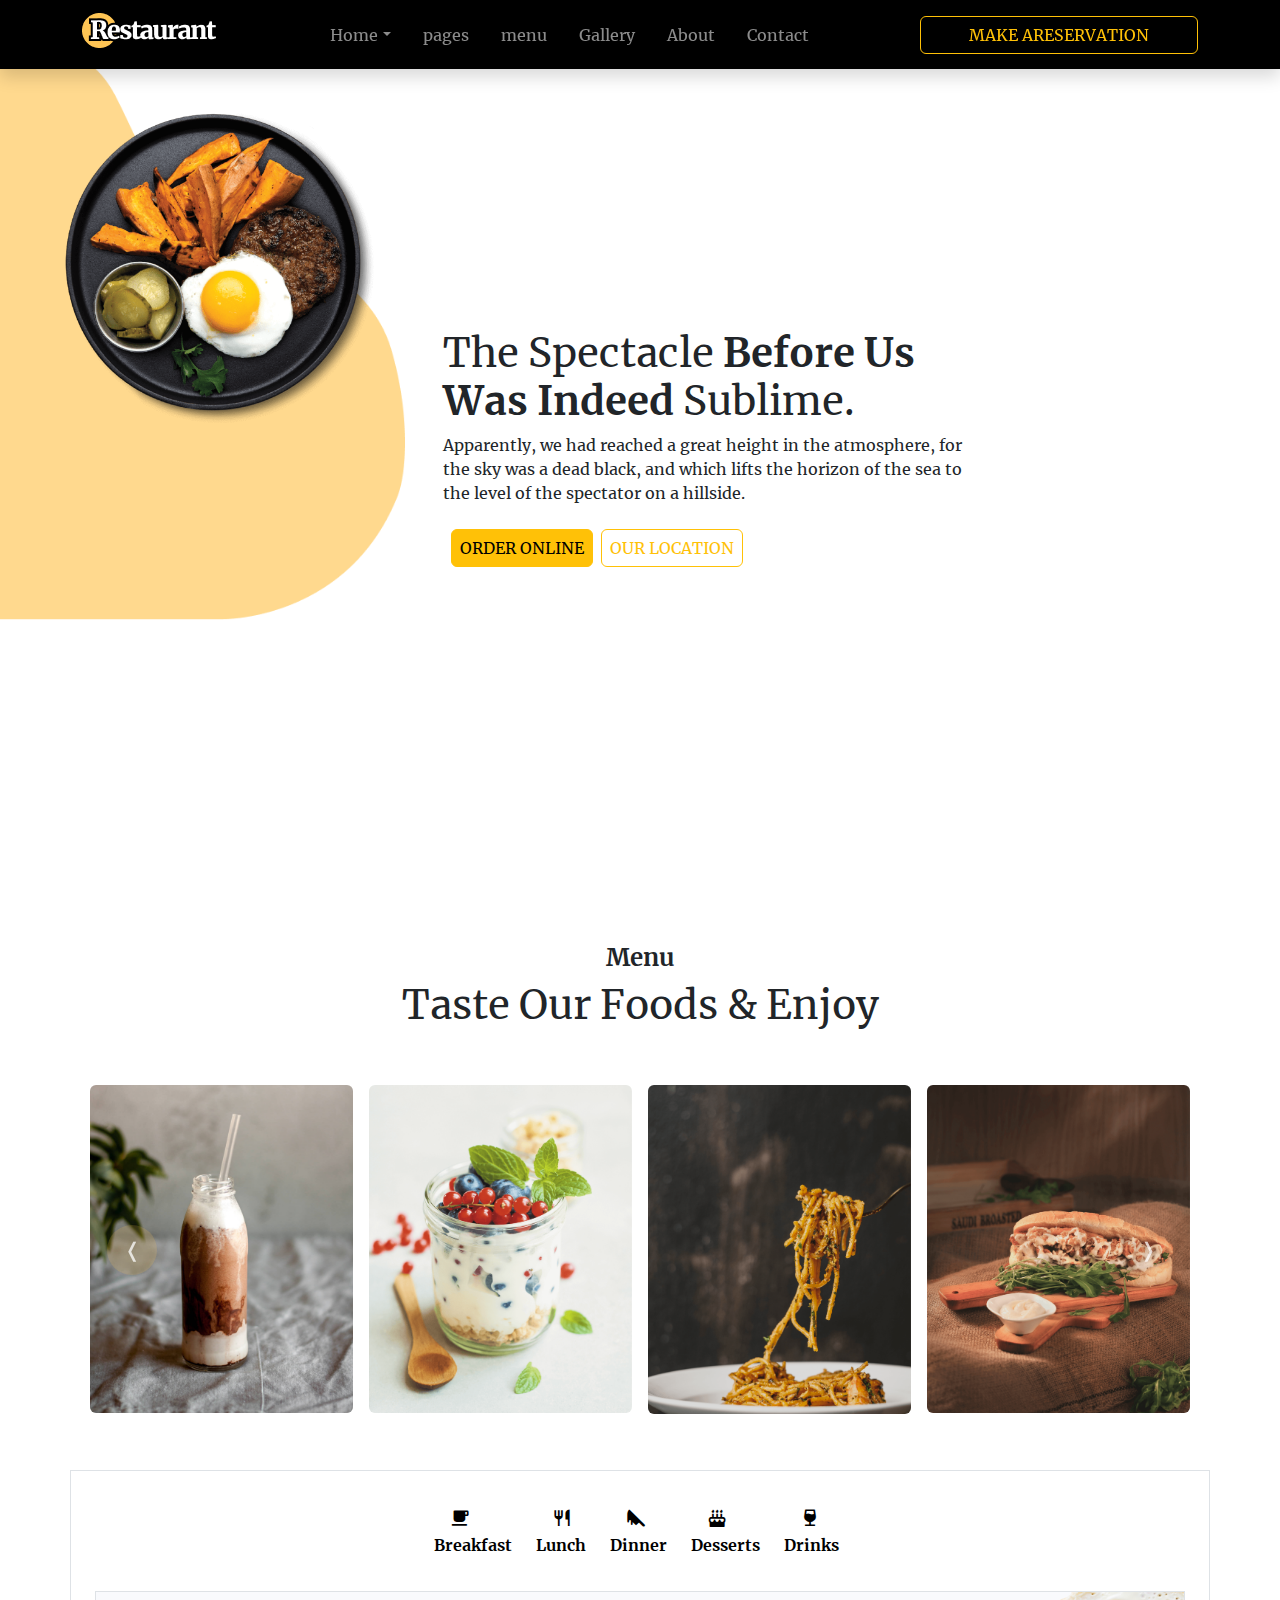
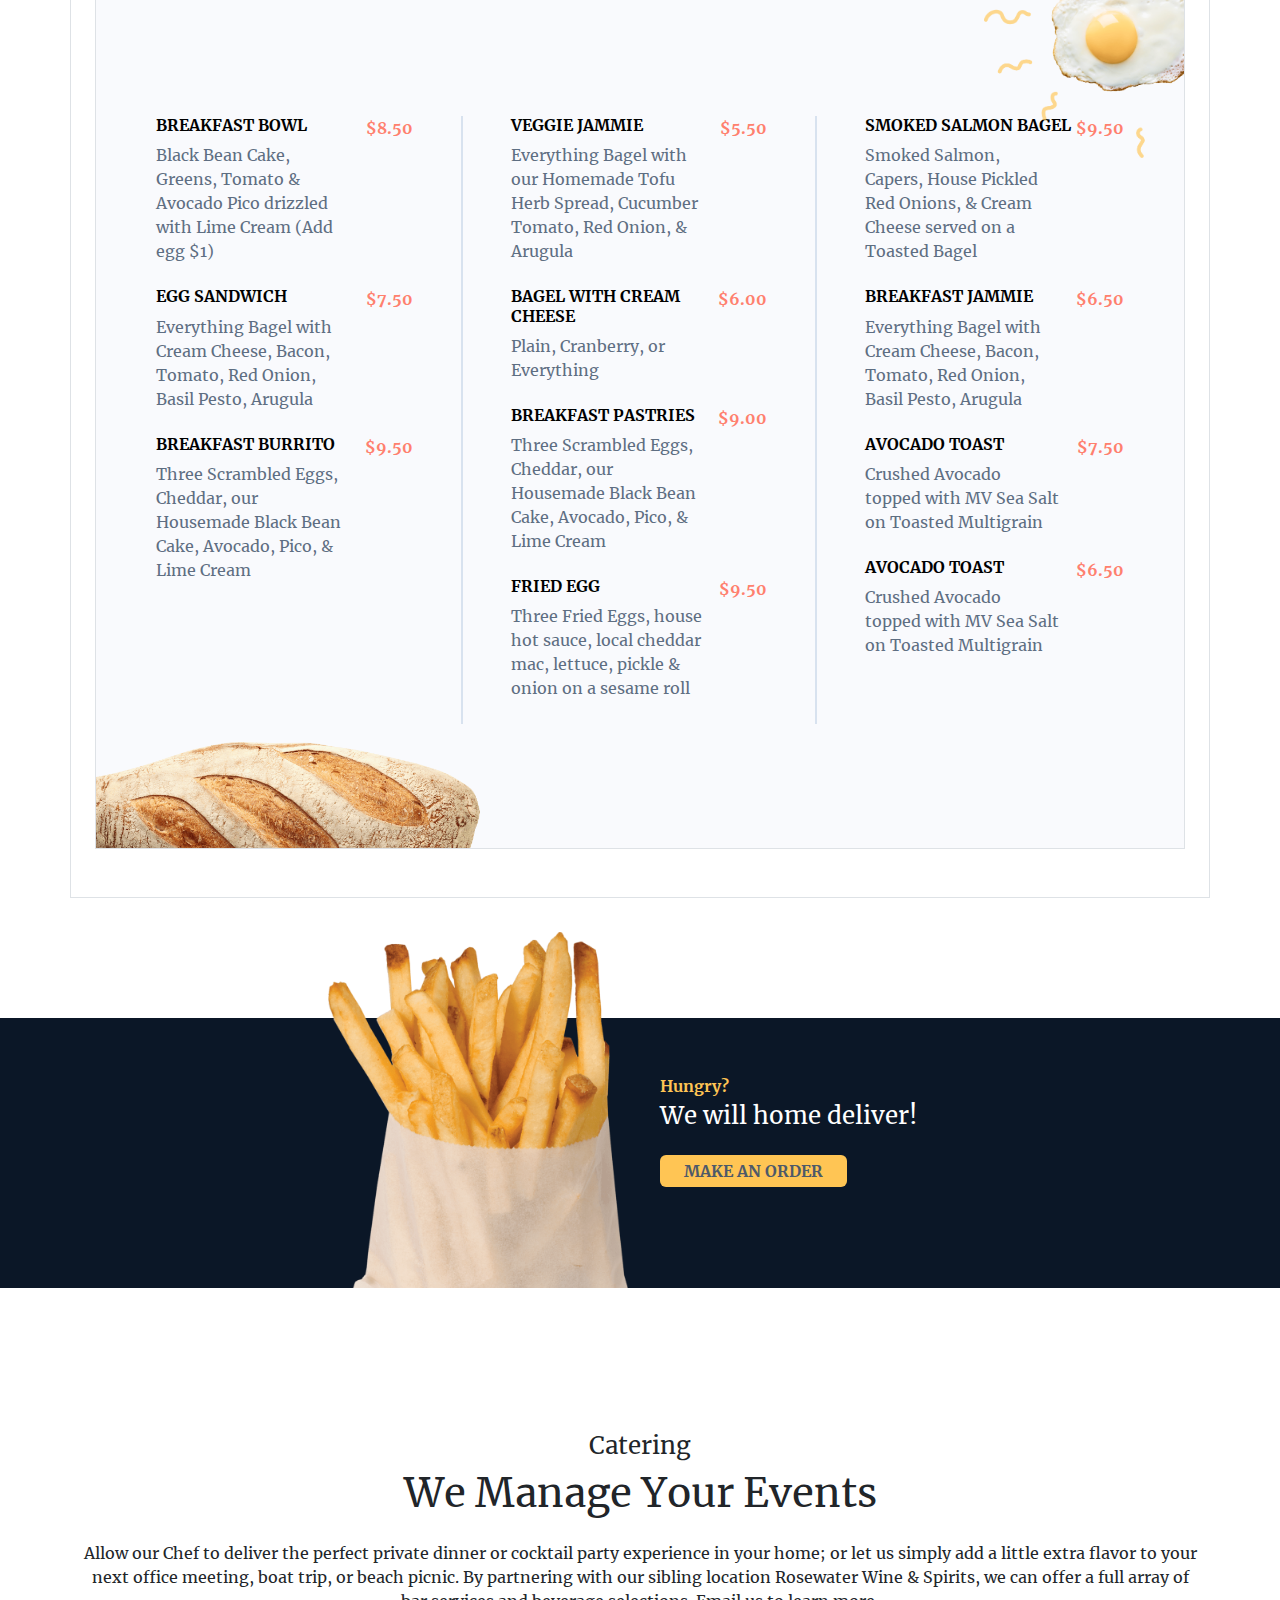
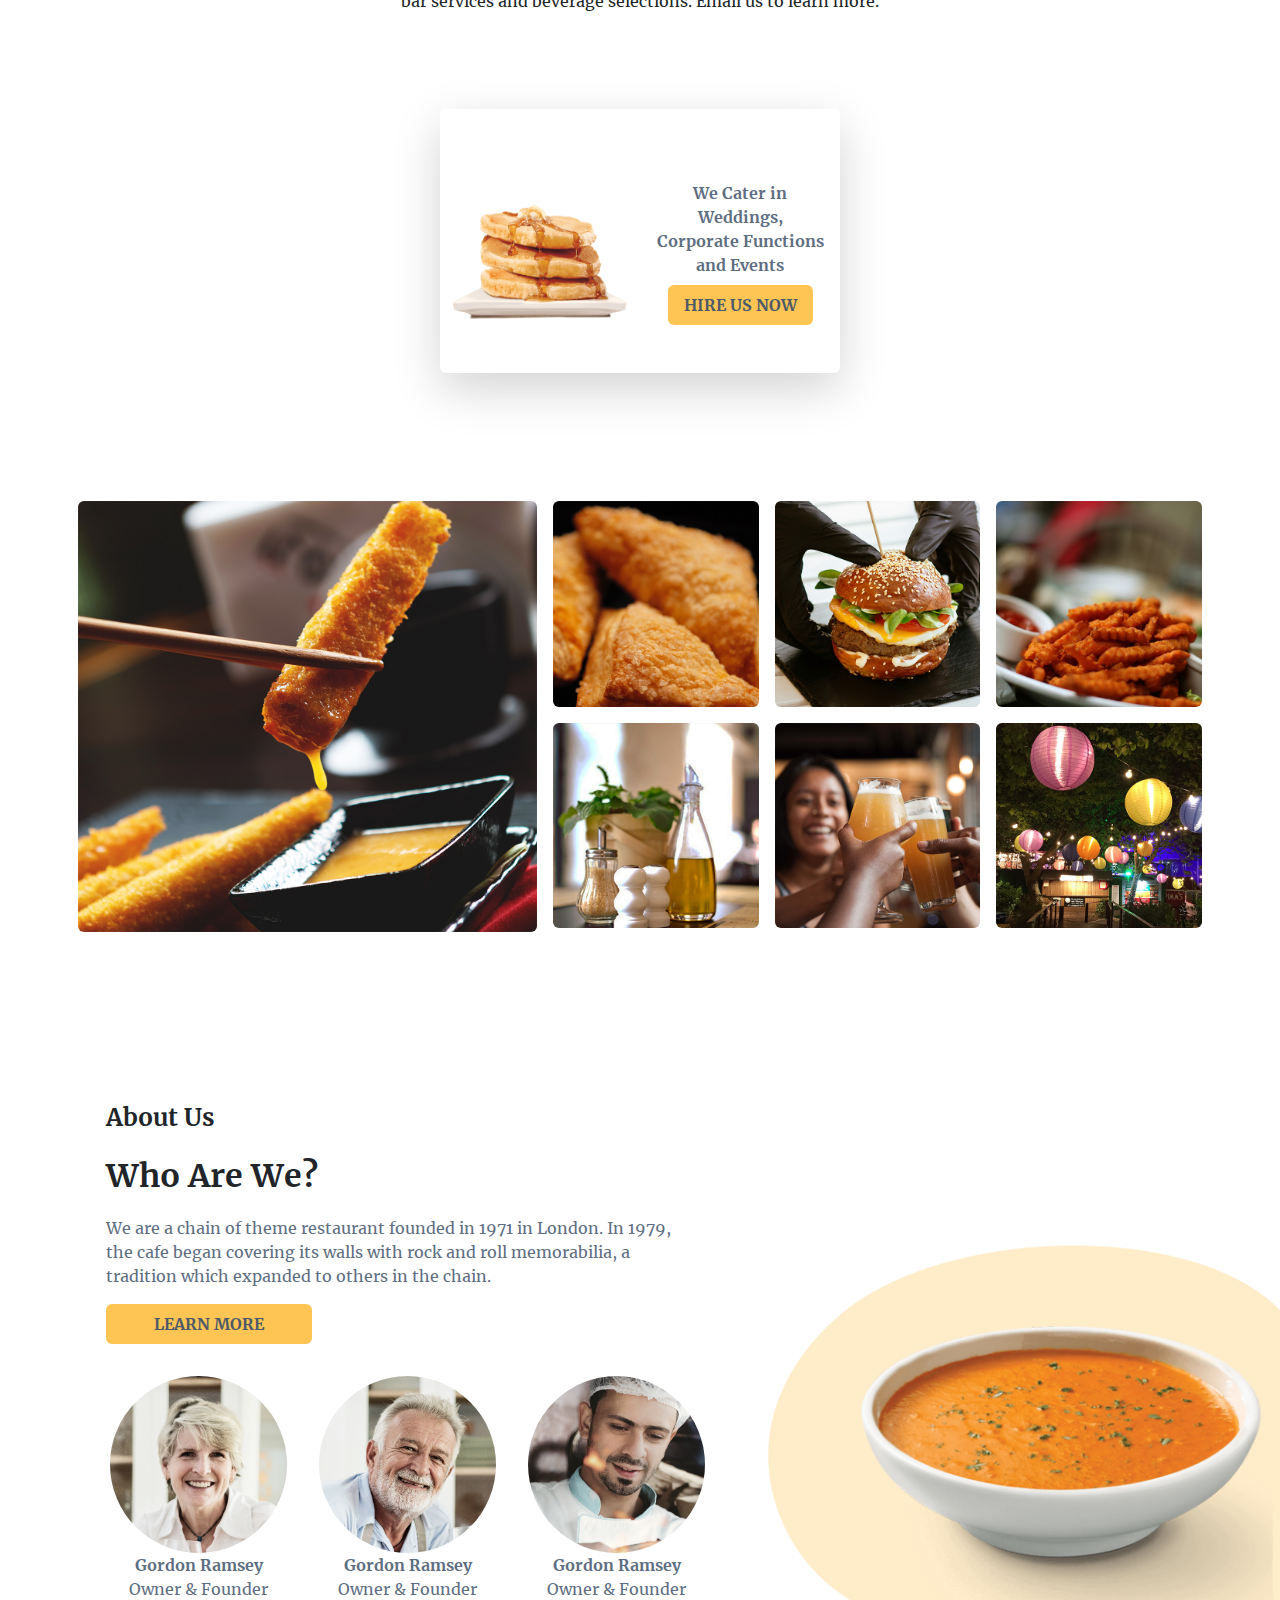
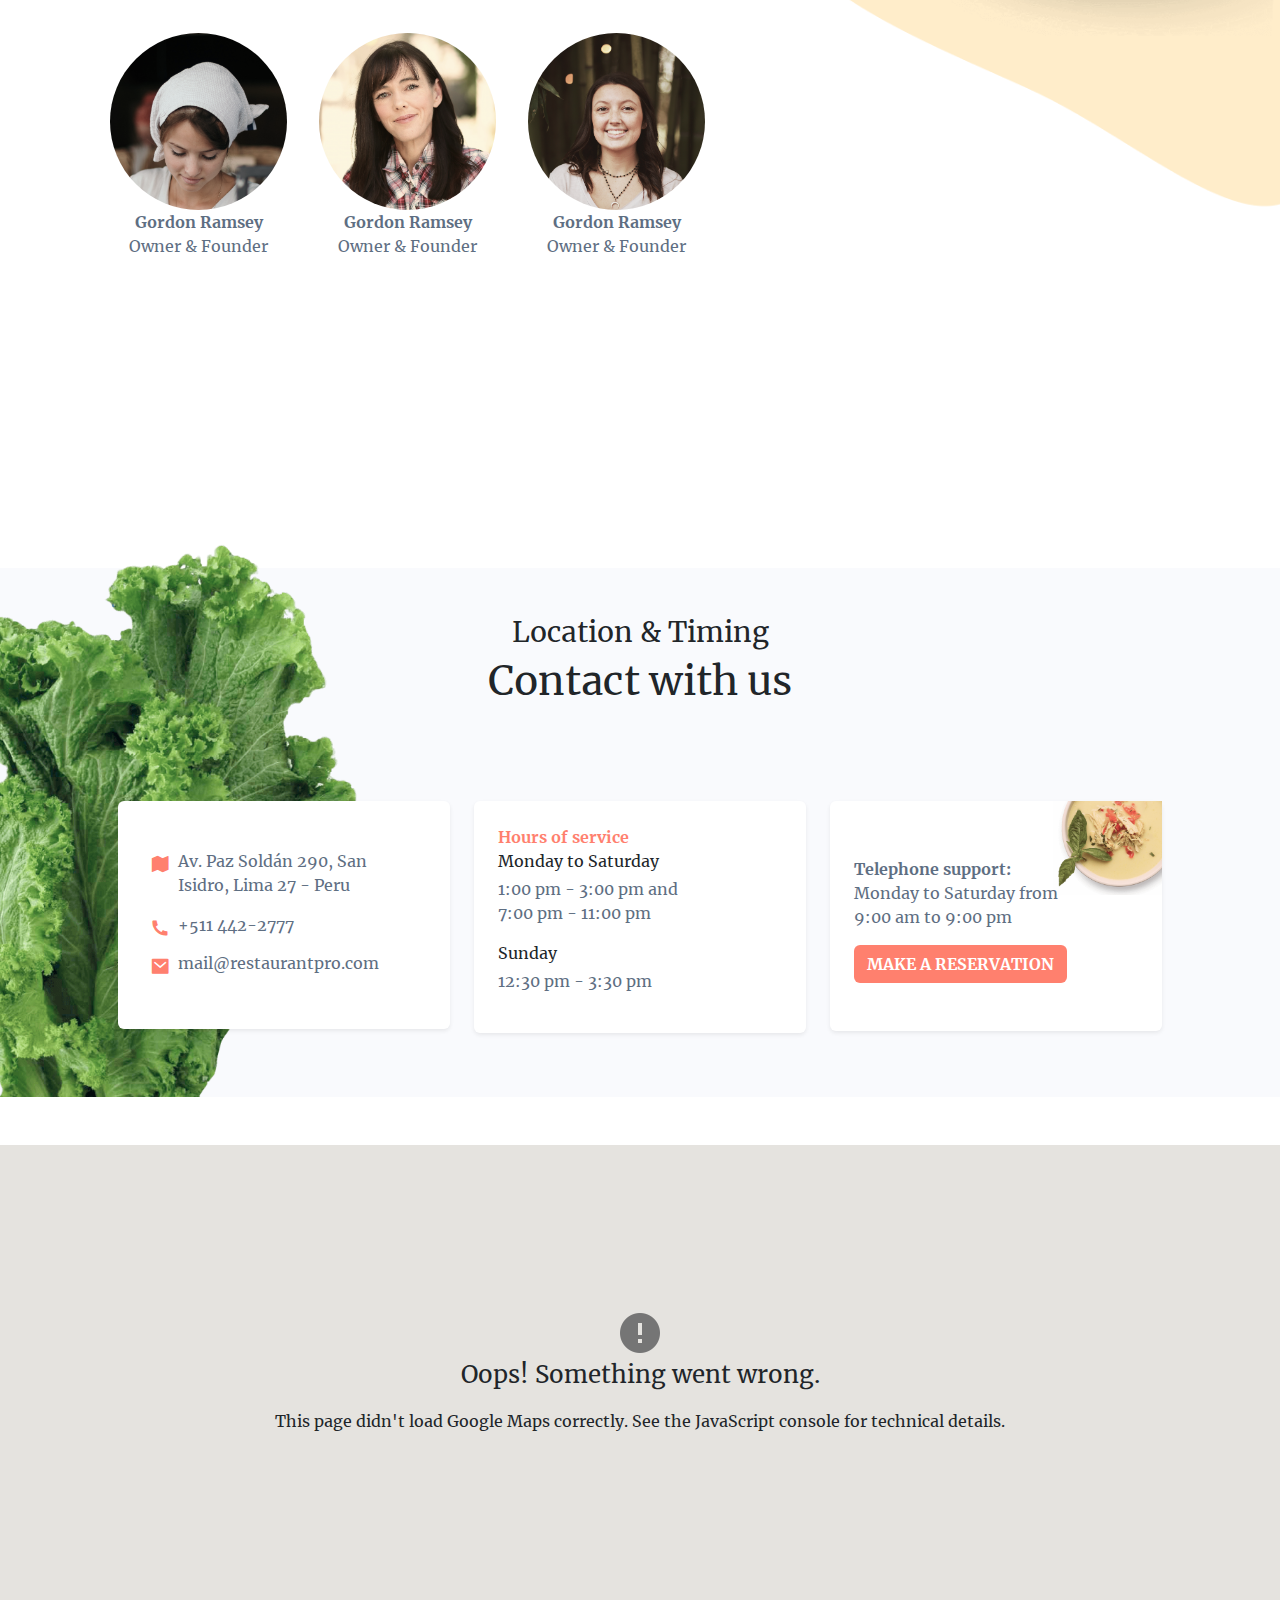
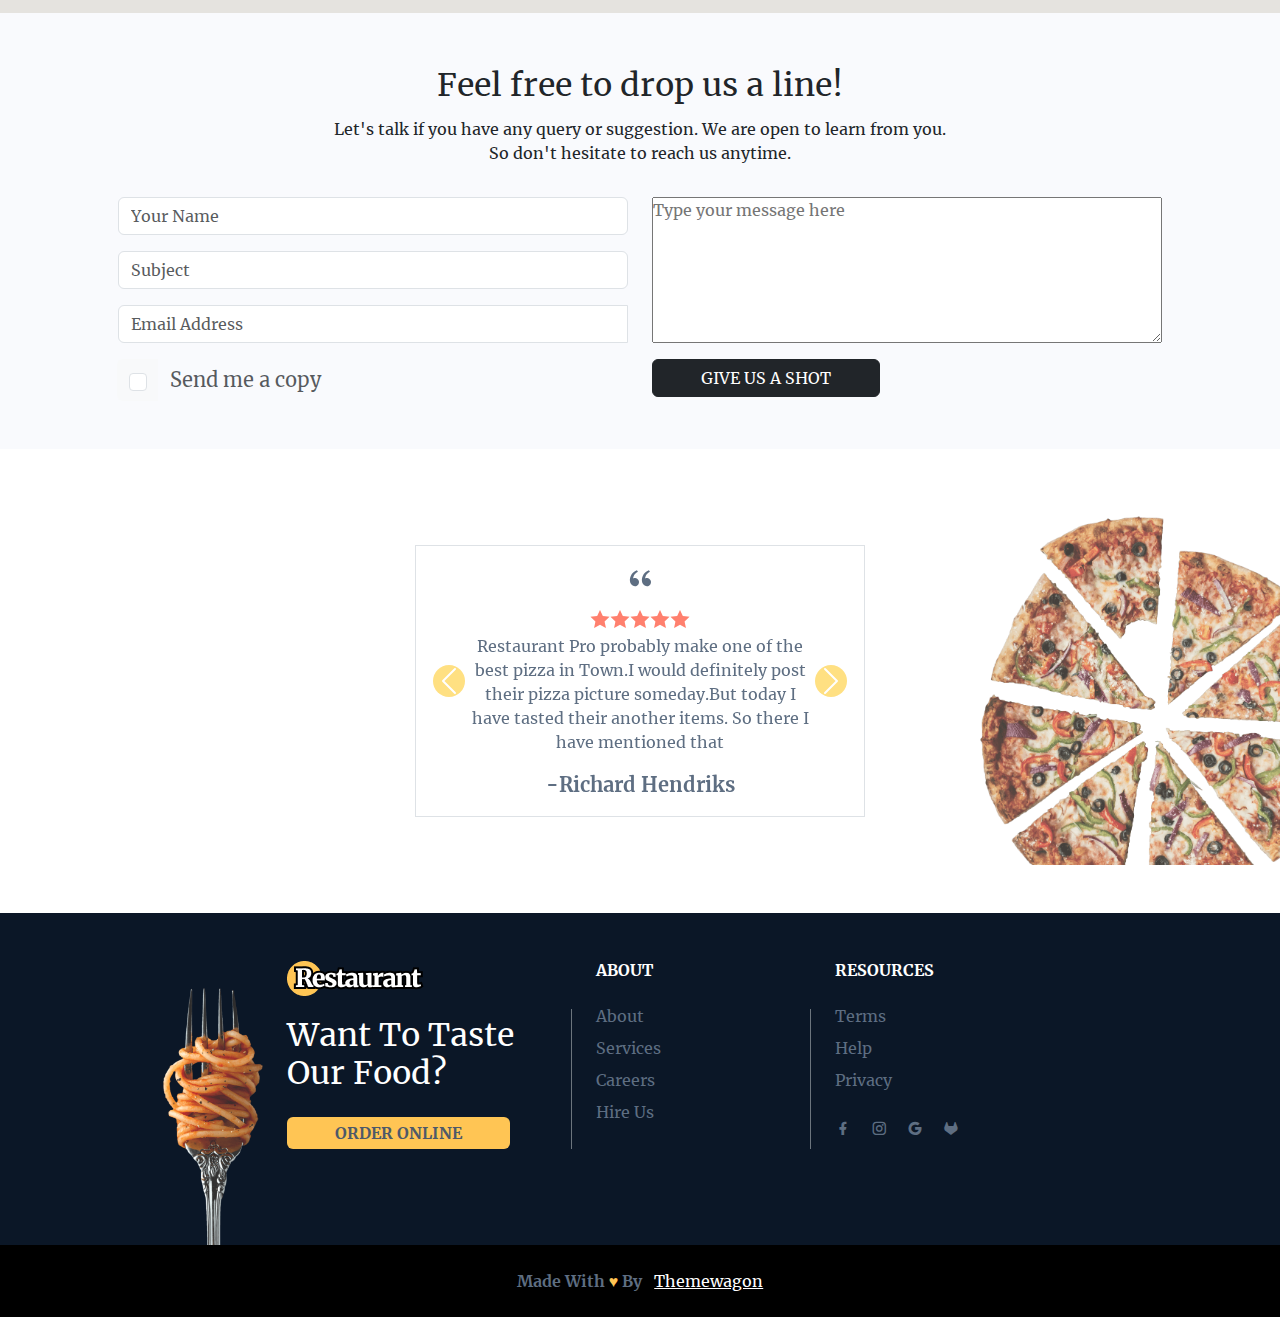
==== commit 1ec27812: "add" ====
--- a/index.html
+++ b/index.html
@@ -121,7 +121,7 @@
                     </div>
                     <div class="modal-footer bg-warning bg-gradient px-5 ">
                         <div class="row">
-                            <div class="col-12 fs-6 ">
+                            <div class="col-12  ">
                                 Apparently we had reached a great height in the atmos, for the sky was a dead black, and
                                 the stars had twinkle. By which lifts the light.
                             </div>
@@ -255,36 +255,36 @@
                     <li class="nav-item active pe-2">
                         <a href="#p1" data-bs-toggle="tab" data-bs-target="" class="nav-link">
                         <i class="ri-cup-fill ps-3 text-black fs-5"></i>
-                        <span class="d-none d-lg-block text-black fw-semibold fs-6">Breakfast</span> </a></li>
+                        <span class="d-none d-lg-block text-black fw-semibold ">Breakfast</span> </a></li>
                     <li class="nav-item pe-2">
                         <a href="#p2" data-bs-toggle="tab" class="nav-link">  
                         <i class="ri-restaurant-fill ps-3 text-black fs-5"></i>
-                        <span class="d-none d-lg-block text-black fw-semibold fs-6">Lunch</span></a></li>
+                        <span class="d-none d-lg-block text-black fw-semibold ">Lunch</span></a></li>
                     <li class="nav-item pe-2">
                         <a href="#p3" data-bs-toggle="tab" class="nav-link">
                         <i class="ri-knife-blood-fill  ps-3 text-black fs-5"></i>
-                        <span class="d-none d-lg-block text-black fw-semibold fs-6">Dinner</span>
+                        <span class="d-none d-lg-block text-black fw-semibold ">Dinner</span>
                         </a></li>
                     <li class="nav-item pe-2">
                         <a href="#p4" data-bs-toggle="tab" class="nav-link">
                         <i class="ri-cake-2-fill ps-3 text-black fs-5 "></i>
-                        <span class="d-none d-lg-block text-black fw-semibold fs-6">Desserts</span></a></li>
+                        <span class="d-none d-lg-block text-black fw-semibold ">Desserts</span></a></li>
                     <li class="nav-item pe-2">
                         <a href="#p5" data-bs-toggle="tab" class="nav-link">
                             <i class="ri-goblet-2-fill ps-3 text-black fs-5"></i>
-                        <span class="d-none d-lg-block text-black fw-semibold fs-6">Drinks</span></a></li>
+                        <span class="d-none d-lg-block text-black fw-semibold ">Drinks</span></a></li>
                 </ul>
             </div>
-            <div class="col-lg-12 fadetop">
+            <div class="col-lg-12 ">
                 <div class="tab-content">
-                    <div class="tab-pane border p-4 position-relative my-4 active fadetop" id="p1" style="background-color: #f9fafd;">
+                    <div class="tab-pane border p-4 position-relative my-4 active " id="p1" style="background-color: #f9fafd;">
                         <div class="row overflow-hidden">
                             <div class="col ">
                                 <img src="img/egg.png" alt="" class="position-absolute end-0 top-0" style="width:200px;">
                                 <img src="img/bread.png" alt="" class="position-absolute d-none d-md-block start-0 bottom-0" style="width:400px;">
                                 
                         <div class="row overflow-hidden" style="background-color: #f9fafd; padding-top: 100px;padding-bottom: 100px;">
-                            <div class="col-lg-4 border-right px-5 fadetop" >
+                            <div class="col-lg-4 border-right px-5 " >
                                 <a data-bs-toggle="modal" data-bs-target="#medal"  class="text-decoration-none">
                                     <div class="row no-gutters overflow-hidden">
                                         <div class="col d-flex justify-content-between">
@@ -320,7 +320,7 @@
                                 </a>
                                 
                             </div>
-                            <div class="col-lg-4 border-right px-5 fadetop" >
+                            <div class="col-lg-4 border-right px-5 " >
                                 <a data-bs-toggle="modal" data-bs-target="#medal" class="text-decoration-none">
                                     <div class="row no-gutters overflow-hidden">
                                         <div class="col d-flex justify-content-between">
@@ -366,7 +366,7 @@
                                     <p class="w-75 color-gray mb-4">Three Fried Eggs, house hot sauce, local cheddar mac, lettuce, pickle &amp; onion on a sesame roll</p>
                                 </a> 
                             </div>
-                            <div class="col-lg-4 px-5 fadetop ">
+                            <div class="col-lg-4 px-5  ">
                                 <a data-bs-toggle="modal" data-bs-target="#medal" class="text-decoration-none">
                                     <div class="row no-gutters overflow-hidden">
                                         <div class="col d-flex justify-content-between">
@@ -420,16 +420,16 @@
 
 
 
-            <div class="col-lg-12 fadetop">
+            <div class="col-lg-12 ">
                 <div class="tab-content">
-                    <div class="tab-pane border p-4 position-relative my-4 fadetop" id="p2" style="background-color: #f9fafd;">
+                    <div class="tab-pane border p-4 position-relative my-4 " id="p2" style="background-color: #f9fafd;">
                         <div class="row overflow-hidden">
                             <div class="col">
                                 <img src="img/egg.png" alt="" class="position-absolute end-0 top-0" style="width:200px;">
                                 <img src="img/bread.png" alt="" class="position-absolute d-none d-md-block start-0 bottom-0" style="width:400px;">
                                 
                         <div class="row overflow-hidden" style="background-color: #f9fafd; padding-top: 100px;padding-bottom: 100px;">
-                            <div class="col-lg-4 border-right px-5 fadetop" >
+                            <div class="col-lg-4 border-right px-5 " >
                                 <a data-bs-toggle="modal" data-bs-target="#medal" class="text-decoration-none">
                                     <div class="row no-gutters overflow-hidden">
                                         <div class="col d-flex justify-content-between">
@@ -465,7 +465,7 @@
                                 </a>
                                 
                             </div>
-                            <div class="col-lg-4 border-right px-5 fadetop" >
+                            <div class="col-lg-4 border-right px-5 " >
                                 <a data-bs-toggle="modal" data-bs-target="#medal" class="text-decoration-none">
                                     <div class="row no-gutters overflow-hidden">
                                         <div class="col d-flex justify-content-between">
@@ -511,7 +511,7 @@
                                     <p class="w-75 color-gray mb-4">Three Fried Eggs, house hot sauce, local cheddar mac, lettuce, pickle &amp; onion on a sesame roll</p>
                                 </a> 
                             </div>
-                            <div class="col-lg-4 px-5 fadetop ">
+                            <div class="col-lg-4 px-5  ">
                                 <a data-bs-toggle="modal" data-bs-target="#medal" class="text-decoration-none">
                                     <div class="row no-gutters overflow-hidden">
                                         <div class="col d-flex justify-content-between">
@@ -561,16 +561,16 @@
                     </div>
                 </div>
             </div>
-            <div class="col-lg-12 fadetop">
+            <div class="col-lg-12 ">
                 <div class="tab-content">
-                    <div class="tab-pane border p-4 position-relative my-4 fadetop" id="p3" style="background-color: #f9fafd;">
+                    <div class="tab-pane border p-4 position-relative my-4 " id="p3" style="background-color: #f9fafd;">
                         <div class="row overflow-hidden">
                             <div class="col">
                                 <img src="img/egg.png" alt="" class="position-absolute end-0 top-0" style="width:200px;">
                                 <img src="img/bread.png" alt="" class="position-absolute d-none d-md-block start-0 bottom-0" style="width:400px;">
                                 
                         <div class="row overflow-hidden" style="background-color: #f9fafd; padding-top: 100px;padding-bottom: 100px;">
-                            <div class="col-lg-4 border-right px-5 fadetop" >
+                            <div class="col-lg-4 border-right px-5 " >
                                 <a data-bs-toggle="modal" data-bs-target="#medal" class="text-decoration-none">
                                     <div class="row no-gutters overflow-hidden">
                                         <div class="col d-flex justify-content-between">
@@ -606,7 +606,7 @@
                                 </a>
                                 
                             </div>
-                            <div class="col-lg-4 border-right px-5 fadetop" >
+                            <div class="col-lg-4 border-right px-5 " >
                                 <a data-bs-toggle="modal" data-bs-target="#medal" class="text-decoration-none">
                                     <div class="row no-gutters overflow-hidden">
                                         <div class="col d-flex justify-content-between">
@@ -652,7 +652,7 @@
                                     <p class="w-75 color-gray mb-4">Three Fried Eggs, house hot sauce, local cheddar mac, lettuce, pickle &amp; onion on a sesame roll</p>
                                 </a> 
                             </div>
-                            <div class="col-lg-4 px-5 fadetop ">
+                            <div class="col-lg-4 px-5  ">
                                 <a data-bs-toggle="modal" data-bs-target="#medal" class="text-decoration-none">
                                     <div class="row no-gutters overflow-hidden">
                                         <div class="col d-flex justify-content-between">
@@ -702,16 +702,16 @@
                     </div>
                 </div>
             </div>
-            <div class="col-lg-12 fadetop">
+            <div class="col-lg-12 ">
                 <div class="tab-content">
-                    <div class="tab-pane border p-4 position-relative my-4 fadetop " id="p4" style="background-color: #f9fafd;">
+                    <div class="tab-pane border p-4 position-relative my-4  " id="p4" style="background-color: #f9fafd;">
                         <div class="row overflow-hidden">
                             <div class="col">
                                 <img src="img/egg.png" alt="" class="position-absolute end-0 top-0" style="width:200px;">
                                 <img src="img/bread.png" alt="" class="position-absolute d-none d-md-block start-0 bottom-0" style="width:400px;">
                                 
                         <div class="row overflow-hidden" style="background-color: #f9fafd; padding-top: 100px;padding-bottom: 100px;">
-                            <div class="col-lg-4 border-right px-5 fadetop" >
+                            <div class="col-lg-4 border-right px-5 " >
                                 <a data-bs-toggle="modal" data-bs-target="#medal" class="text-decoration-none">
                                     <div class="row no-gutters overflow-hidden">
                                         <div class="col d-flex justify-content-between">
@@ -747,7 +747,7 @@
                                 </a>
                                 
                             </div>
-                            <div class="col-lg-4 border-right px-5 fadetop" >
+                            <div class="col-lg-4 border-right px-5 " >
                                 <a data-bs-toggle="modal" data-bs-target="#medal" class="text-decoration-none">
                                     <div class="row no-gutters overflow-hidden">
                                         <div class="col d-flex justify-content-between">
@@ -793,7 +793,7 @@
                                     <p class="w-75 color-gray mb-4">Three Fried Eggs, house hot sauce, local cheddar mac, lettuce, pickle &amp; onion on a sesame roll</p>
                                 </a> 
                             </div>
-                            <div class="col-lg-4 px-5 fadetop">
+                            <div class="col-lg-4 px-5 ">
                                 <a data-bs-toggle="modal" data-bs-target="#medal" class="text-decoration-none">
                                     <div class="row no-gutters overflow-hidden">
                                         <div class="col d-flex justify-content-between">
@@ -845,16 +845,16 @@
             </div>
 
 
-            <div class="col-lg-12 fadetop">                                                                                
+            <div class="col-lg-12 ">                                                                                
                 <div class="tab-content">
-                    <div class="tab-pane border p-4 position-relative my-4 fadetop " id="p5" style="background-color: #f9fafd;">
+                    <div class="tab-pane border p-4 position-relative my-4  " id="p5" style="background-color: #f9fafd;">
                         <div class="row overflow-hidden">
                             <div class="col ">
                                 <img src="img/egg.png" alt="" class="position-absolute end-0 top-0" style="width:200px;">
                                 <img src="img/bread.png" alt="" class="position-absolute d-none d-md-block start-0 bottom-0" style="width:400px;">
                                 
                         <div class="row overflow-hidden" style="background-color: #f9fafd; padding-top: 100px;padding-bottom: 100px;">
-                            <div class="col-lg-4 border-right px-5 fadetop" >
+                            <div class="col-lg-4 border-right px-5 " >
                                 <a data-bs-toggle="modal" data-bs-target="#medal" class="text-decoration-none">
                                     <div class="row no-gutters overflow-hidden">
                                         <div class="col d-flex justify-content-between">
@@ -890,7 +890,7 @@
                                 </a>
                                 
                             </div>
-                            <div class="col-lg-4 border-right px-5 fadetop" >
+                            <div class="col-lg-4 border-right px-5 " >
                                 <a data-bs-toggle="modal" data-bs-target="#medal" class="text-decoration-none">
                                     <div class="row no-gutters overflow-hidden">
                                         <div class="col d-flex justify-content-between">
@@ -936,7 +936,7 @@
                                     <p class="w-75 color-gray mb-4">Three Fried Eggs, house hot sauce, local cheddar mac, lettuce, pickle &amp; onion on a sesame roll</p>
                                 </a> 
                             </div>
-                            <div class="col-lg-4 px-5 fadetop ">
+                            <div class="col-lg-4 px-5  ">
                                 <a data-bs-toggle="modal" data-bs-target="#medal" class="text-decoration-none">
                                     <div class="row no-gutters overflow-hidden">
                                         <div class="col d-flex justify-content-between">
@@ -1032,6 +1032,7 @@
                 </div>
             </div>
         </div>
+   
 
 
 
@@ -1049,7 +1050,7 @@
                 </div>
                 <div class="col-md-6 col-sm-12 col-12 ">
                     <div class="p-2  mt-5 t-center">
-                        <p class="mb-1 fw-bold" style="color:#ffc554;">Hungry?</p>
+                        <p class="mb-1 fw-semibold" style="color:#ffc554;">Hungry?</p>
                         <h4 class="text-white">We will home deliver!</h4>
                         <button class="border-0 btn-yellow px-4 py-1 rounded-2 fw-semibold mb-0 mt-3">MAKE AN ORDER</button>
                     </div>
@@ -1141,11 +1142,10 @@
 
    <!-- ---------------------------------------------------------------------about us section start --------------------------------------------------------------------------- -->
 
-<section class="">
-    <div class="container position-relative ">
-        <div class=" bg-holder left-xl left-lg d-none d-lg-block" style="background-image: url('img/soup.png');background-repeat: no-repeat;background-size:contain;background-position:left;"></div>
-   
-        <div class="row">
+<!-- <section class="height position-relative ">
+
+    <img src="img/soup.png" alt="" class="img-fluid position-absolute top-50 end-0 translate-middle-y d-none d-lg-block" width="40%">
+        <div class="container ">
             
             <div class="col-lg-7 col-xl-6 col-xxl-5">
                 <p class="fw-semibold mb-0 fs-3">About Us</p>
@@ -1197,12 +1197,72 @@
                         </div>
                     </div>
 
-                </div>
-            </div>
-           
+                </div>        
 
     </div>
+</section> -->
+<section class="height-1 position-relative m-b-5 ">
+
+    <img src="img/soup.png" alt="" class="img-fluid position-absolute top-50 end-0 translate-middle-y d-none d-lg-block" width="40%">
+        <div class="container ">
+            
+            <div class="col-lg-7 p-4  ">
+                    <p class=" fs-4 fw-semibold">About Us</p>
+          <p class="fs-2 fw-semibold">Who Are We?</p>
+          <p class="color-gray">We are a chain of theme restaurant founded in 1971 in London. In 1979,<br/>
+             the cafe began covering its walls with rock and roll memorabilia,
+            a<br/> tradition which expanded to others in the chain.</p>
+            <button class="btn-yellow border-0 px-5 py-2 rounded-2 fw-semibold mb-0 ">LEARN MORE</button>
+
+
+            <div class="row row-cols-2 row-cols-md-3 my-3">
+                <div class="col  p-3">
+                    <img src="img/1.png" alt="" class="img-fluid rounded-circle " >
+                    
+                    <p class="p-0 m-0 text-center color-gray  fw-semibold">Gordon Ramsey</p>
+                    <p class="p-0 m-0 text-center color-gray ">Owner & Founder</p>
+                </div>
+                <div class="col  p-3">
+                      <img src="img/2 (1).png" alt="" class="img-fluid rounded-circle ">
+                    
+                    <p class="p-0 m-0 text-center color-gray  fw-semibold">Gordon Ramsey</p>
+                    <p class="p-0 m-0 text-center color-gray ">Owner & Founder</p>
+                </div>
+                <div class="col  p-3">
+                      <img src="img/3 (1).png" alt="" class="img-fluid rounded-circle " >
+                    
+                    <p class="p-0 m-0 text-center color-gray  fw-semibold">Gordon Ramsey</p>
+                    <p class="p-0 m-0 text-center color-gray ">Owner & Founder</p>
+                </div>
+                <div class="col  p-3">
+                      <img src="img/4 (1).png" alt="" class="img-fluid rounded-circle " >
+                    
+                    <p class="p-0 m-0 text-center color-gray  fw-semibold">Gordon Ramsey</p>
+                    <p class="p-0 m-0 text-center color-gray ">Owner & Founder</p>
+                </div>
+                <div class="col  p-3">
+                      <img src="img/5 (1).png" alt="" class="img-fluid rounded-circle " >
+                    
+                    <p class="p-0 m-0 text-center color-gray  fw-semibold">Gordon Ramsey</p>
+                    <p class="p-0 m-0 text-center color-gray ">Owner & Founder</p>
+                </div>
+                <div class="col  p-3">
+                      <img src="img/6.png" alt="" class="img-fluid rounded-circle " >
+                    
+                    <p class="p-0 m-0 text-center color-gray  fw-semibold">Gordon Ramsey</p>
+                    <p class="p-0 m-0 text-center color-gray ">Owner & Founder</p>
+                </div>
+            </div>
+            </div>
+
+          
+      
+        </div>
+
+
 </section>
+
+
 
     <!-- ---------------------------------------------------------------------about us section end --------------------------------------------------------------------------- -->
 
@@ -1210,7 +1270,7 @@
  <!-- --------------------------------------------------------------------- locating & timing contact section start --------------------------------------------------------------------------- -->
  <section class="position-relative ">
     <div class="container-fluid my-5" style="background-color: #f9fafd;">
-        <img src="img/green.png" class="position-absolute start-0  d-none d-xl-block" alt="" style="width:28%;">
+        <img src="img/green.png" class="position-absolute bottom-0 start-0 d-none d-xl-block" alt="" style="width:28%;">
         <div class="container my-5 p-5  position-relative z-3">
             <div class="row mb-5">
                 <div class="col-lg-12 col-md-6 text-center ">
@@ -1269,8 +1329,8 @@
 
 
     <!-- ---------------------------------------------------------------------oops section start --------------------------------------------------------------------------- -->
-    <section style="background-color: rgb(229, 227, 223);">
-        <div class="container my-5" style="margin-top: 90px !important; padding: 20px;">
+    <section style="background-color: rgb(229, 227, 223);" class="p-5">
+        <div class="container my-5" style=" padding: 20px;">
             <div class="row p-5">
                 <div class="m-auto text-center ">
                     <img src="img/icon_error.png" alt="" class="img-fluid">
@@ -1326,7 +1386,7 @@
 
 
 <section class="position-relative">
-    <img src="img/pizza2.png" alt="" class="position-absolute img-fluid d-none d-xl-block " style=" bottom:0;right:0;left:50;width:20%;">
+    <img src="img/pizza2.png" alt="" class="position-absolute img-fluid d-none d-xl-block bottom-0 end-0" width="300px">
 <div class="container my-5 p-5 ">
     <div class="carousel slide  m-auto" id="slider" data-bs-ride="carousel" data-bs-pause="false" style="max-width:450px;">
         <div class="carousel-inner slide text-center">
@@ -1429,10 +1489,10 @@
                                 <li class="mb-2"><a class=" text-decoration-none color-gray" >Help</a></li>
                                 <li class="mb-2"><a class=" text-decoration-none color-gray" >Privacy</a></li>
                                 <li class="nav-item mt-3 ">
-                                    <a class=" text-decoration-none color-gray me-3 fs-6 "><i class="ri-facebook-fill"></i></a>
-                                    <a class=" text-decoration-none color-gray me-3 fs-6 "><i class="ri-instagram-line"></i></a>
-                                    <a class=" text-decoration-none color-gray me-3 fs-6 "><i class="ri-google-fill"></i></a>
-                                    <a class=" text-decoration-none color-gray me-3 fs-6 "><i class="ri-gitlab-fill"></i></a>     
+                                    <a class=" text-decoration-none color-gray me-3  "><i class="ri-facebook-fill"></i></a>
+                                    <a class=" text-decoration-none color-gray me-3  "><i class="ri-instagram-line"></i></a>
+                                    <a class=" text-decoration-none color-gray me-3  "><i class="ri-google-fill"></i></a>
+                                    <a class=" text-decoration-none color-gray me-3  "><i class="ri-gitlab-fill"></i></a>     
                                </li>    
                         </ul>
                     </div>
@@ -1446,7 +1506,7 @@
     <div class="container">
         <p class="mb-0 fw-semibold d-inline-block color-gray">
             Made With
-            <span class="fs-6 " style="color: #ffc554;">♥</span>
+            <span class=" " style="color: #ffc554;">♥</span>
             By
         </p>
         <a class="text-white ms-2" href="https://themewagon.com/">Themewagon</a>
--- a/css/index.css
+++ b/css/index.css
@@ -106,6 +106,9 @@
     overflow: hidden;
     z-index:0;
 }
+.m-b-5{
+    margin-bottom:15%;
+}
 
 @keyframes rot {
     from{
@@ -146,6 +149,9 @@
     background-repeat: no-repeat;
     height:800px;
 }
+.height-1{
+    height: 100vh ;
+} 
 .left-lg{
     left:635px;
     width:455px  !important;
@@ -188,3 +194,4 @@
 
 
 
+
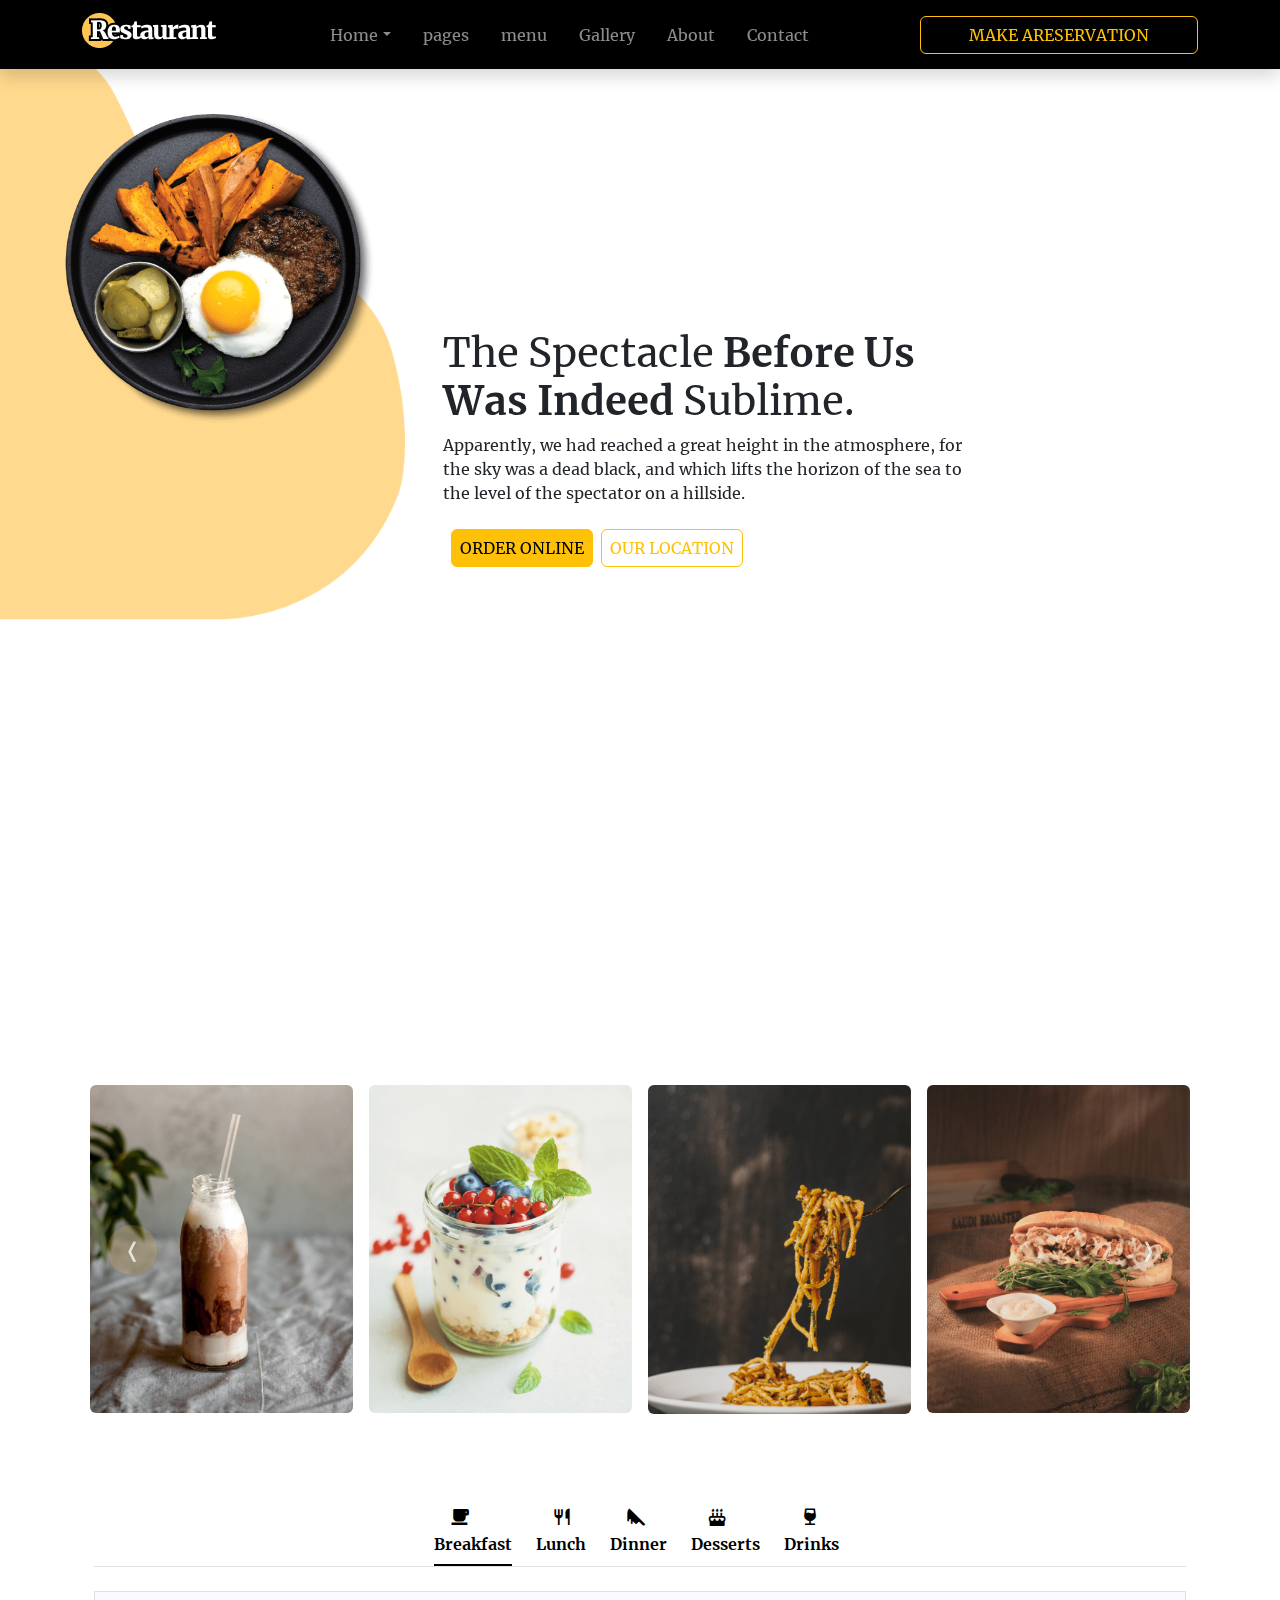
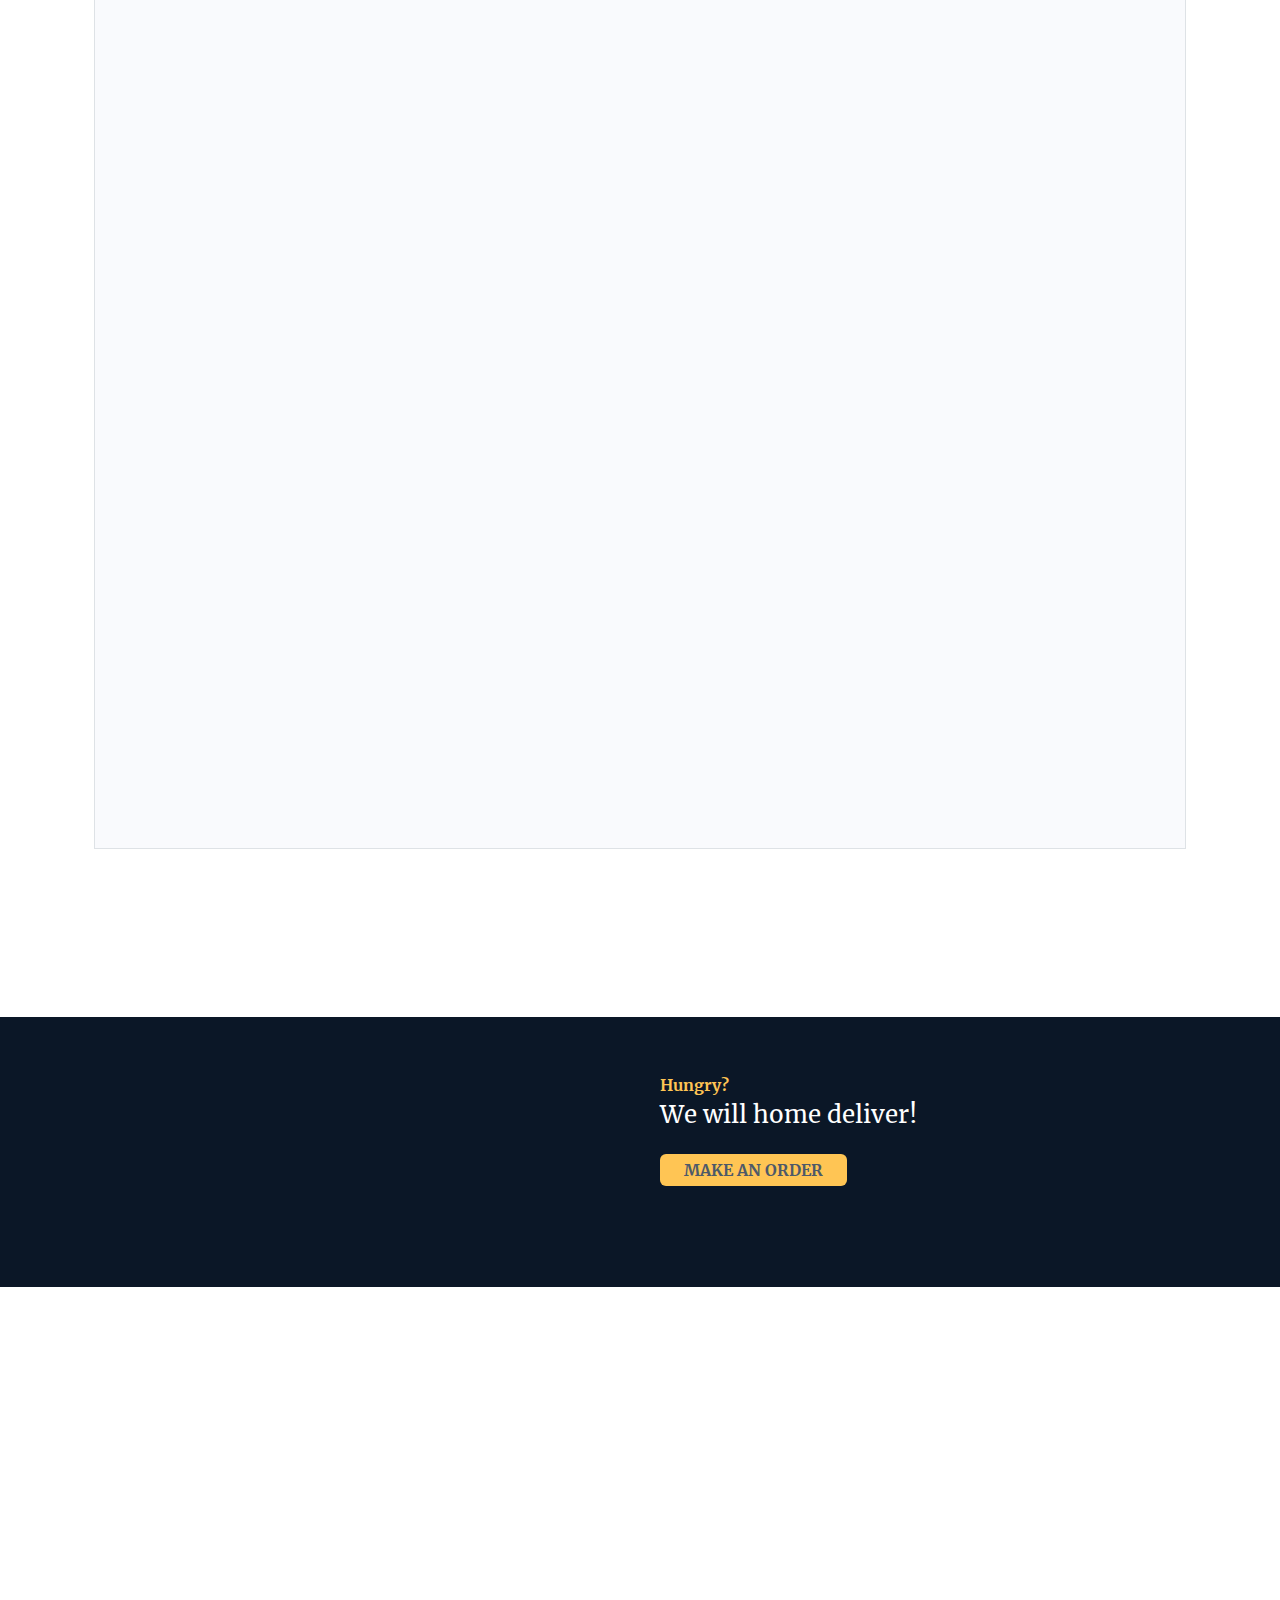
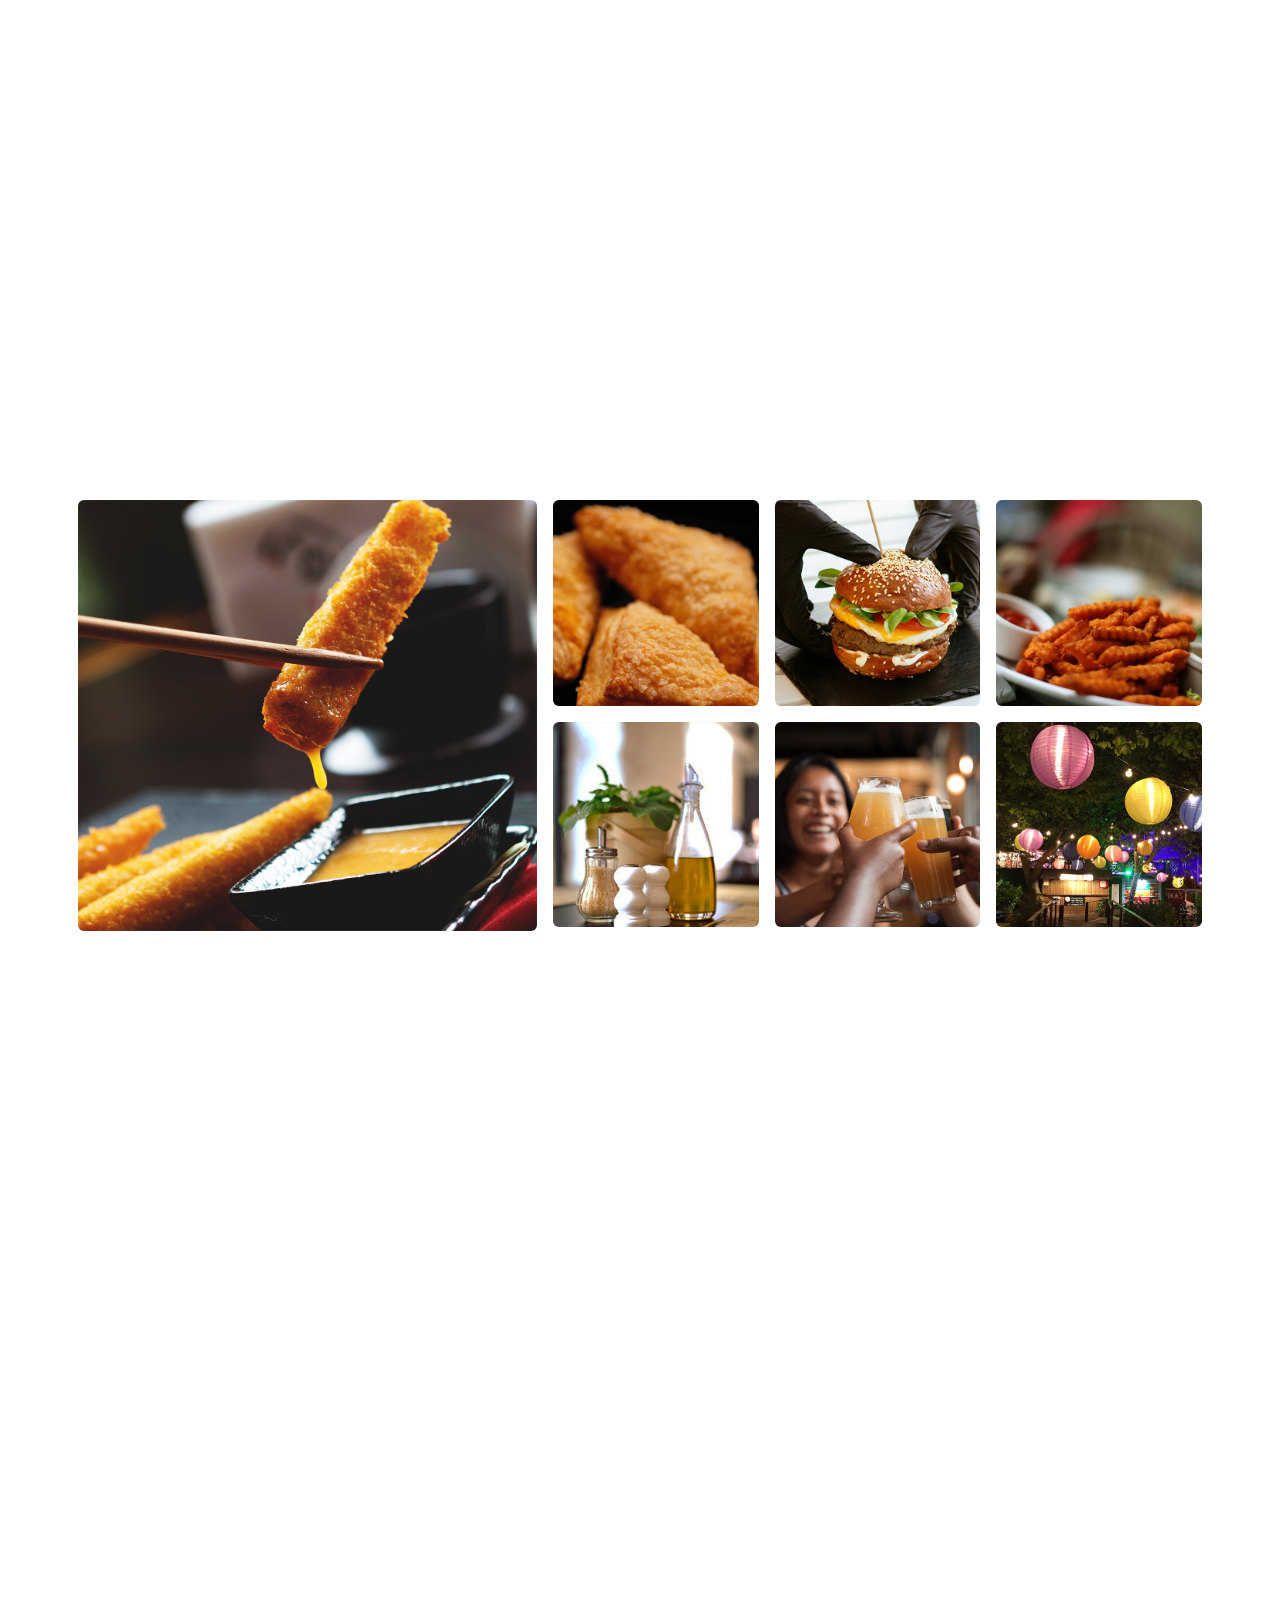
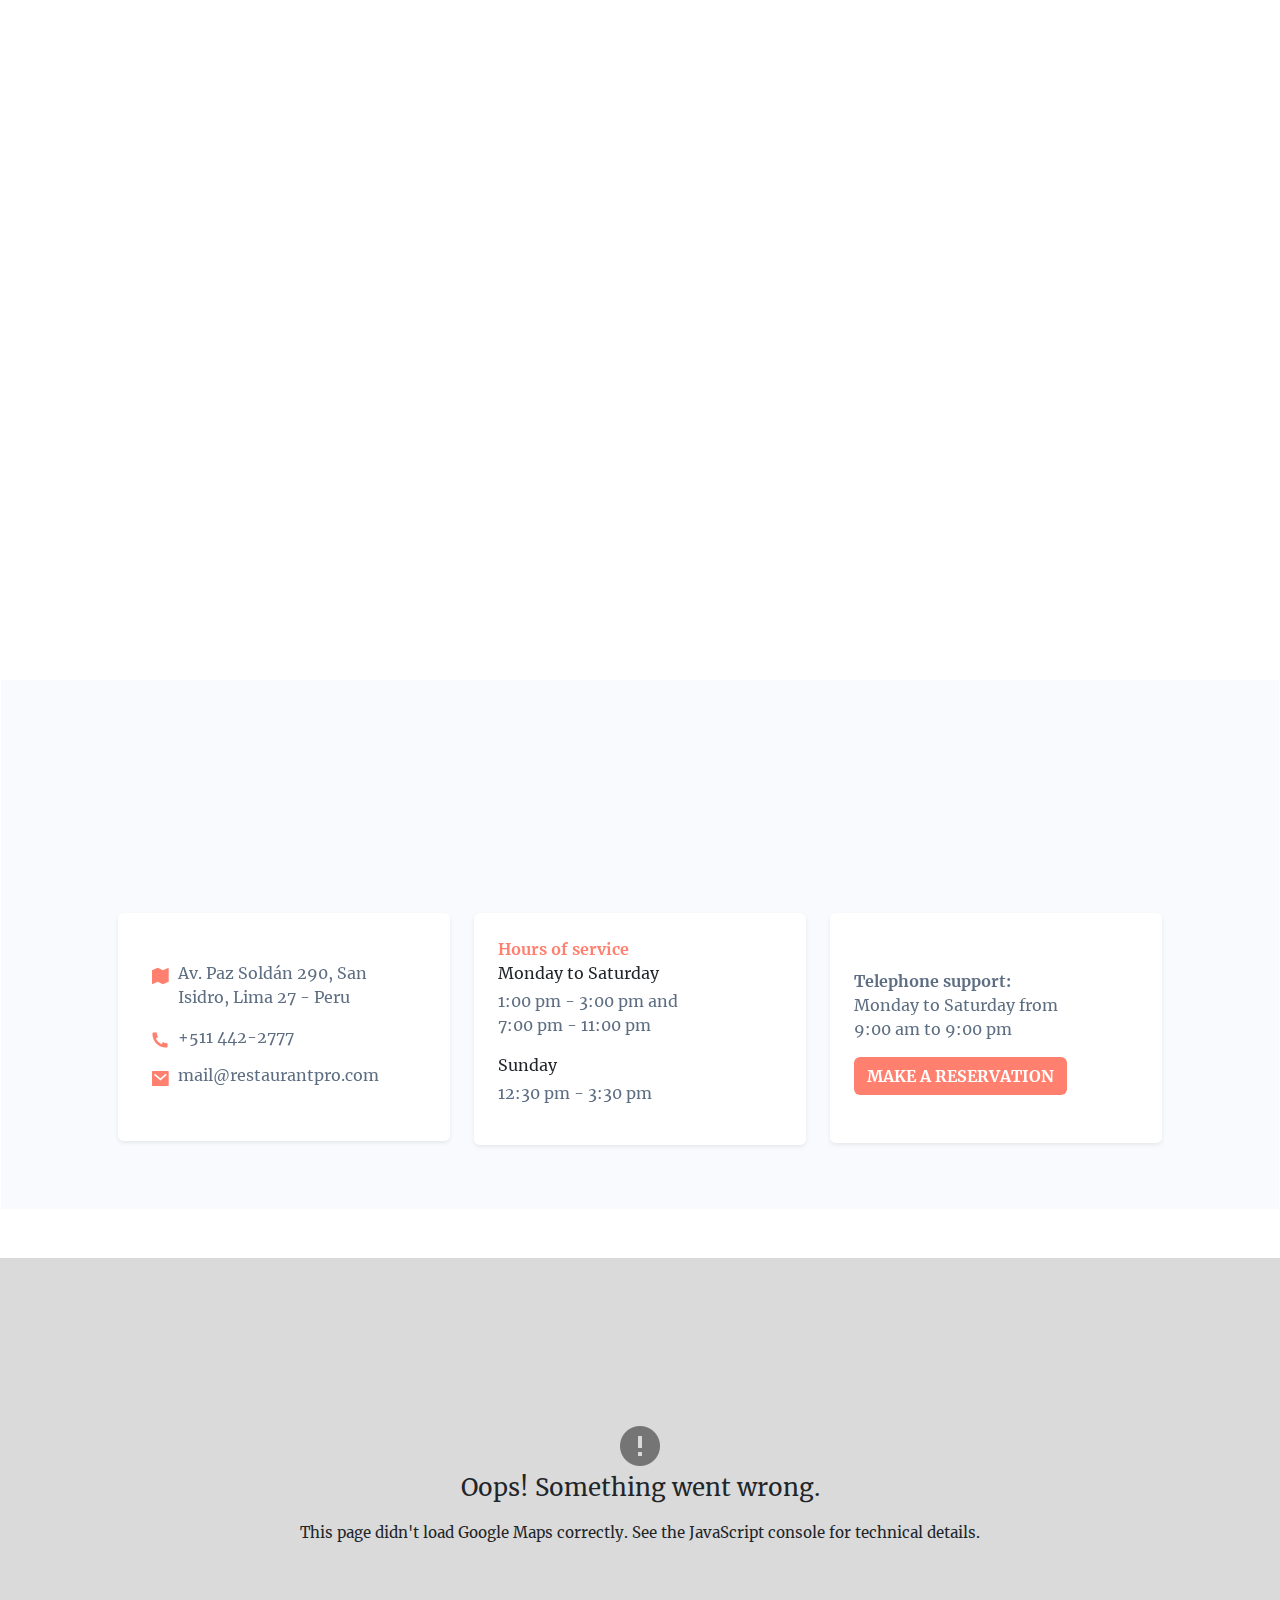
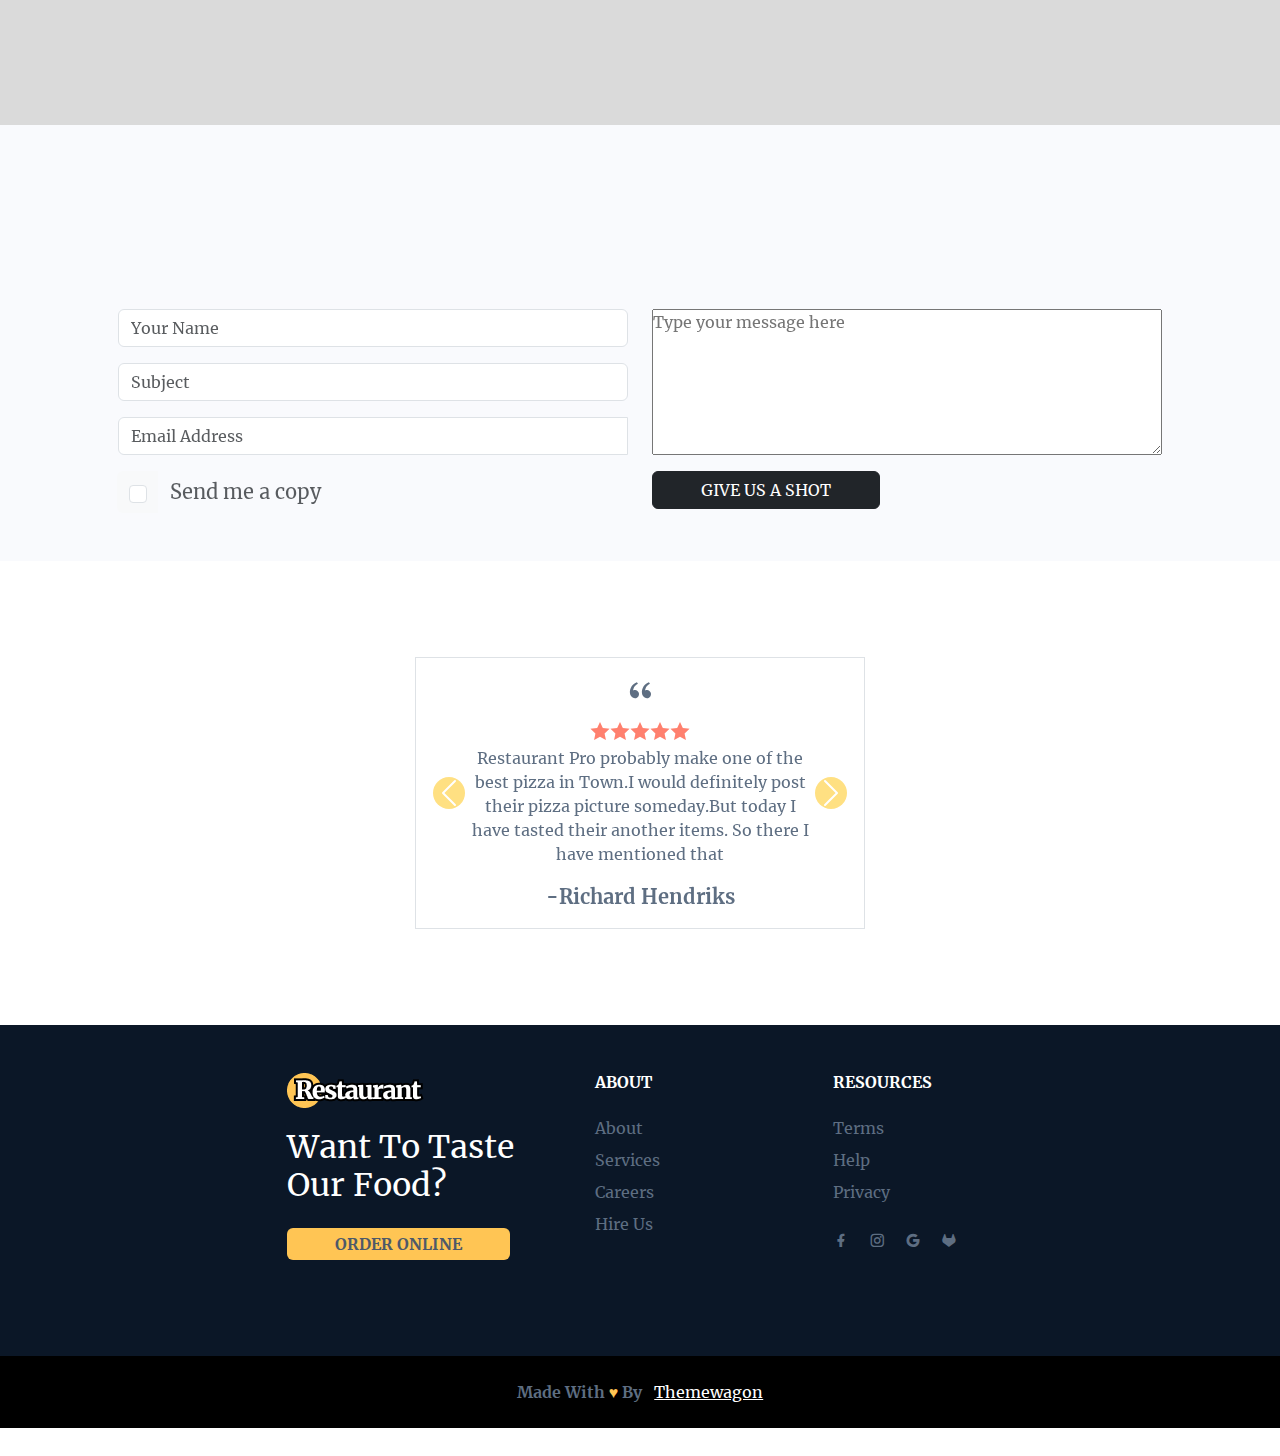
==== commit 08d48716: "update" ====
--- a/index.html
+++ b/index.html
@@ -143,7 +143,8 @@
                 <div class="col-xl-4 col-lg-4 col-md-4 col-sm-12 p-5 overflow-hidden bg-2 my-5">
                     <img src="img/plate.png" class="img-fluid rot">
                 </div>
-                <div class="col-xl-8 col-lg-8  col-md-8  col-sm-12 m-auto ps-3 t-center">
+                <div class="col-xl-8 col-lg-8  col-md-8  col-sm-12 m-auto ps-3 t-center " data-aos="fade-up"
+                data-aos-duration="3000">
                     <div>
                         <h1>The Spectacle<b> Before Us</b><br>
                             <b> Was Indeed</b> Sublime.
@@ -176,10 +177,12 @@
     <section>
         <div class="container-fluid my-5">
             <b>
-                <h4 class="text-center">Menu
+                <h4 class="text-center" data-aos="fade-up"
+                data-aos-anchor-placement="top-bottom">Menu
             </b></h4>
             <b>
-                <h1 class="text-center">Taste Our Foods & Enjoy</h1>
+                <h1 class="text-center" data-aos="fade-up"
+                data-aos-anchor-placement="top-bottom">Taste Our Foods & Enjoy</h1>
             </b>
         </div>
 
@@ -248,12 +251,12 @@
 
 <!-- ----------------------------------------------------------------------break nava and tab section start  ------------------------------------------------------------------------------------------ -->
 <section>
-    <div class="container p-4 border my-5 ">
+    <div class="container p-4  my-5 ">
         <div class="row justify-content-center">
             <div class="col-lg-12">
-                <ul class="nav nav-underline justify-content-center">
-                    <li class="nav-item active pe-2">
-                        <a href="#p1" data-bs-toggle="tab" data-bs-target="" class="nav-link">
+                <ul class="nav nav-underline justify-content-center border-bottom">
+                    <li class="nav-item  pe-2">
+                        <a href="#p1" data-bs-toggle="tab" data-bs-target="" class="nav-link active">
                         <i class="ri-cup-fill ps-3 text-black fs-5"></i>
                         <span class="d-none d-lg-block text-black fw-semibold ">Breakfast</span> </a></li>
                     <li class="nav-item pe-2">
@@ -277,14 +280,14 @@
             </div>
             <div class="col-lg-12 ">
                 <div class="tab-content">
-                    <div class="tab-pane border p-4 position-relative my-4 active " id="p1" style="background-color: #f9fafd;">
+                    <div class="tab-pane border p-4 position-relative my-4 active  fade show active" id="p1" style="background-color: #f9fafd;">
                         <div class="row overflow-hidden">
                             <div class="col ">
-                                <img src="img/egg.png" alt="" class="position-absolute end-0 top-0" style="width:200px;">
-                                <img src="img/bread.png" alt="" class="position-absolute d-none d-md-block start-0 bottom-0" style="width:400px;">
+                                <img src="img/egg.png" alt="" class="position-absolute end-0 top-0" style="width:200px;" data-aos="zoom-out-left">
+                                <img src="img/bread.png" alt="" class="position-absolute d-none d-md-block start-0 bottom-0" style="width:400px;" data-aos="zoom-out-right" >
                                 
                         <div class="row overflow-hidden" style="background-color: #f9fafd; padding-top: 100px;padding-bottom: 100px;">
-                            <div class="col-lg-4 border-right px-5 " >
+                            <div class="col-lg-4 border-right px-5 "data-aos="zoom-out-up" >
                                 <a data-bs-toggle="modal" data-bs-target="#medal"  class="text-decoration-none">
                                     <div class="row no-gutters overflow-hidden">
                                         <div class="col d-flex justify-content-between">
@@ -320,7 +323,7 @@
                                 </a>
                                 
                             </div>
-                            <div class="col-lg-4 border-right px-5 " >
+                            <div class="col-lg-4 border-right px-5 " data-aos="zoom-out-up" >
                                 <a data-bs-toggle="modal" data-bs-target="#medal" class="text-decoration-none">
                                     <div class="row no-gutters overflow-hidden">
                                         <div class="col d-flex justify-content-between">
@@ -366,7 +369,7 @@
                                     <p class="w-75 color-gray mb-4">Three Fried Eggs, house hot sauce, local cheddar mac, lettuce, pickle &amp; onion on a sesame roll</p>
                                 </a> 
                             </div>
-                            <div class="col-lg-4 px-5  ">
+                            <div class="col-lg-4 px-5  " data-aos="zoom-out-up">
                                 <a data-bs-toggle="modal" data-bs-target="#medal" class="text-decoration-none">
                                     <div class="row no-gutters overflow-hidden">
                                         <div class="col d-flex justify-content-between">
@@ -422,7 +425,7 @@
 
             <div class="col-lg-12 ">
                 <div class="tab-content">
-                    <div class="tab-pane border p-4 position-relative my-4 " id="p2" style="background-color: #f9fafd;">
+                    <div class="tab-pane border p-4 position-relative my-4 fade" id="p2" style="background-color: #f9fafd;">
                         <div class="row overflow-hidden">
                             <div class="col">
                                 <img src="img/egg.png" alt="" class="position-absolute end-0 top-0" style="width:200px;">
@@ -563,7 +566,7 @@
             </div>
             <div class="col-lg-12 ">
                 <div class="tab-content">
-                    <div class="tab-pane border p-4 position-relative my-4 " id="p3" style="background-color: #f9fafd;">
+                    <div class="tab-pane border p-4 position-relative my-4 fade" id="p3" style="background-color: #f9fafd;">
                         <div class="row overflow-hidden">
                             <div class="col">
                                 <img src="img/egg.png" alt="" class="position-absolute end-0 top-0" style="width:200px;">
@@ -704,7 +707,7 @@
             </div>
             <div class="col-lg-12 ">
                 <div class="tab-content">
-                    <div class="tab-pane border p-4 position-relative my-4  " id="p4" style="background-color: #f9fafd;">
+                    <div class="tab-pane border p-4 position-relative my-4  fade" id="p4" style="background-color: #f9fafd;">
                         <div class="row overflow-hidden">
                             <div class="col">
                                 <img src="img/egg.png" alt="" class="position-absolute end-0 top-0" style="width:200px;">
@@ -847,7 +850,7 @@
 
             <div class="col-lg-12 ">                                                                                
                 <div class="tab-content">
-                    <div class="tab-pane border p-4 position-relative my-4  " id="p5" style="background-color: #f9fafd;">
+                    <div class="tab-pane border p-4 position-relative my-4  fade" id="p5" style="background-color: #f9fafd;">
                         <div class="row overflow-hidden">
                             <div class="col ">
                                 <img src="img/egg.png" alt="" class="position-absolute end-0 top-0" style="width:200px;">
@@ -994,7 +997,7 @@
             <div class="modal-dialog modal-dialog-centered">
                 <div class="modal-content">
                     <div class="modal-body">
-                        <button class="btn-close" data-bs-dismiss="modal"></button>
+                        <button class="btn-close  me-2 m-auto" data-bs-dismiss="modal" ></button>
                         <div class="row">
                             <div class="border border-primary  rounded-pill "></div>
                             <div class="col-10">
@@ -1043,7 +1046,7 @@
                 <div class="col-md-6 col-sm-12 col-12 r d-none d-md-block">
                     <div class="d-flex justify-content-end">
                          <div class=" overflow-hidden position-absolute" style="bottom:0;">
-                        <img src="img/french.png" style="width:300px;" >
+                        <img src="img/french.png" style="width:300px;" data-aos="fade-up">
                     </div>
                     </div>
                    
@@ -1067,9 +1070,9 @@
                     <img src="img/cateringillustration.png" class="position-absolute  d-none d-xxl-block  " style="width:30%;left:180px; ">
                 </div>
                 <div class="col-xxl-6 col-lg-12 pt-5">
-                    <h4 class="text-center pt-5">Catering</h4>
-                    <h1 class="text-center">We Manage Your Events</b></h1>
-                    <p class="text-center mt-4 lh-base overflow-hidden mb-5">Allow our Chef to deliver the perfect
+                    <h4 class="text-center pt-5 " data-aos="fade-up">Catering</h4>
+                    <h1 class="text-center" data-aos="fade-up">We Manage Your Events</b></h1>
+                    <p class="text-center mt-4 lh-base overflow-hidden mb-5" data-aos="zoom-in">Allow our Chef to deliver the perfect
                         private dinner or
                         cocktail party experience in your home; or let us simply add a little extra flavor to your
                         next
@@ -1080,7 +1083,7 @@
                         more.
                     </p>
                 </div>
-                <div class="col-xxl-3 col-lg-12 mt-5">
+                <div class="col-xxl-3 col-lg-12 mt-5 " data-aos="zoom-out">
                     <div class="shadow-lg  py-5 row w-450 w-300 m-auto rounded-2 " style="width:300px;">
                         <div class="col-xxl-12 col-xl-6  d-flex justify-content-center  ">
                             <img src="img/pancake_PNG94.png" class="img-fluid rounded" style="width:250px;">
@@ -1203,10 +1206,10 @@
 </section> -->
 <section class="height-1 position-relative m-b-5 ">
 
-    <img src="img/soup.png" alt="" class="img-fluid position-absolute top-50 end-0 translate-middle-y d-none d-lg-block" width="40%">
+    <img src="img/soup.png" alt="" class="img-fluid position-absolute top-50 end-0 translate-middle-y d-none d-lg-block" width="40%" data-aos="fade-left">
         <div class="container ">
             
-            <div class="col-lg-7 p-4  ">
+            <div class="col-lg-7 p-4  "  data-aos="zoom-in">
                     <p class=" fs-4 fw-semibold">About Us</p>
           <p class="fs-2 fw-semibold">Who Are We?</p>
           <p class="color-gray">We are a chain of theme restaurant founded in 1971 in London. In 1979,<br/>
@@ -1215,42 +1218,42 @@
             <button class="btn-yellow border-0 px-5 py-2 rounded-2 fw-semibold mb-0 ">LEARN MORE</button>
 
 
-            <div class="row row-cols-2 row-cols-md-3 my-3">
+            <div class="row row-cols-2 row-cols-md-3 my-3"  data-aos="zoom-in">
                 <div class="col  p-3">
-                    <img src="img/1.png" alt="" class="img-fluid rounded-circle " >
+                    <img src="img/1.png" alt="" class="img-fluid rounded-circle mb-2" >
                     
-                    <p class="p-0 m-0 text-center color-gray  fw-semibold">Gordon Ramsey</p>
-                    <p class="p-0 m-0 text-center color-gray ">Owner & Founder</p>
+                    <p class="p-0 m-0 text-center color-gray  fw-semibold" style="font-size: 15px;">Gordon Ramsey</p>
+                    <p class="p-0 m-0 text-center color-gray " style="font-size: 13px;">Owner & Founder</p>
                 </div>
                 <div class="col  p-3">
-                      <img src="img/2 (1).png" alt="" class="img-fluid rounded-circle ">
+                      <img src="img/2 (1).png" alt="" class="img-fluid rounded-circle mb-2">
                     
-                    <p class="p-0 m-0 text-center color-gray  fw-semibold">Gordon Ramsey</p>
-                    <p class="p-0 m-0 text-center color-gray ">Owner & Founder</p>
+                    <p class="p-0 m-0 text-center color-gray  fw-semibold" style="font-size: 15px;">Gordon Ramsey</p>
+                    <p class="p-0 m-0 text-center color-gray " style="font-size: 13px;">Owner & Founder</p>
                 </div>
                 <div class="col  p-3">
-                      <img src="img/3 (1).png" alt="" class="img-fluid rounded-circle " >
+                      <img src="img/3 (1).png" alt="" class="img-fluid rounded-circle mb-2" >
                     
-                    <p class="p-0 m-0 text-center color-gray  fw-semibold">Gordon Ramsey</p>
-                    <p class="p-0 m-0 text-center color-gray ">Owner & Founder</p>
+                    <p class="p-0 m-0 text-center color-gray  fw-semibold" style="font-size: 15px;">Gordon Ramsey</p>
+                    <p class="p-0 m-0 text-center color-gray " style="font-size: 13px;">Owner & Founder</p>
                 </div>
                 <div class="col  p-3">
-                      <img src="img/4 (1).png" alt="" class="img-fluid rounded-circle " >
+                      <img src="img/4 (1).png" alt="" class="img-fluid rounded-circle mb-2" >
                     
-                    <p class="p-0 m-0 text-center color-gray  fw-semibold">Gordon Ramsey</p>
-                    <p class="p-0 m-0 text-center color-gray ">Owner & Founder</p>
+                    <p class="p-0 m-0 text-center color-gray  fw-semibold" style="font-size: 15px;">Gordon Ramsey</p>
+                    <p class="p-0 m-0 text-center color-gray " style="font-size: 13px;">Owner & Founder</p>
                 </div>
                 <div class="col  p-3">
-                      <img src="img/5 (1).png" alt="" class="img-fluid rounded-circle " >
+                      <img src="img/5 (1).png" alt="" class="img-fluid rounded-circle mb-2" >
                     
-                    <p class="p-0 m-0 text-center color-gray  fw-semibold">Gordon Ramsey</p>
-                    <p class="p-0 m-0 text-center color-gray ">Owner & Founder</p>
+                    <p class="p-0 m-0 text-center color-gray  fw-semibold" style="font-size: 15px;">Gordon Ramsey</p>
+                    <p class="p-0 m-0 text-center color-gray " style="font-size: 13px;">Owner & Founder</p>
                 </div>
                 <div class="col  p-3">
-                      <img src="img/6.png" alt="" class="img-fluid rounded-circle " >
+                      <img src="img/6.png" alt="" class="img-fluid rounded-circle mb-2" >
                     
-                    <p class="p-0 m-0 text-center color-gray  fw-semibold">Gordon Ramsey</p>
-                    <p class="p-0 m-0 text-center color-gray ">Owner & Founder</p>
+                    <p class="p-0 m-0 text-center color-gray  fw-semibold" style="font-size: 15px;">Gordon Ramsey</p>
+                    <p class="p-0 m-0 text-center color-gray " style="font-size: 13px;">Owner & Founder</p>
                 </div>
             </div>
             </div>
@@ -1268,16 +1271,16 @@
 
 
  <!-- --------------------------------------------------------------------- locating & timing contact section start --------------------------------------------------------------------------- -->
- <section class="position-relative ">
-    <div class="container-fluid my-5" style="background-color: #f9fafd;">
-        <img src="img/green.png" class="position-absolute bottom-0 start-0 d-none d-xl-block" alt="" style="width:28%;">
+ <section class="position-relative border border-white">
+    <div class="container-fluid my-5 " style="background-color: #f9fafd;">
+        <img src="img/green.png" class="position-absolute bottom-0 start-0 d-none d-xl-block" alt="" style="width:28%;" data-aos="fade-right">
         <div class="container my-5 p-5  position-relative z-3">
             <div class="row mb-5">
-                <div class="col-lg-12 col-md-6 text-center ">
+                <div class="col-lg-12 col-md-6 text-center "  data-aos="fade-up">
                     <h3 class="">
                         Location & Timing
                     </h3>
-                    <h2 class="fs-1 mb-5">
+                    <h2 class="fs-1 mb-5"  data-aos="fade-up">
                         Contact with us
                     </h2>
                 </div>
@@ -1312,7 +1315,7 @@
                 </div>
                 <div class="col-lg-4 col-md-12 col-12 pb-3">
                     <div class=" shadow-sm py-5 bg-white rounded-2 position-relative">
-                        <img src="img/kisspng-soup.png" alt="" class="ps-4 position-absolute  top-0 d-none d-md-block d-lg-none d-xl-block" style="right:0px; width:40%;">
+                        <img src="img/kisspng-soup.png" alt="" class="ps-4 position-absolute  top-0 d-none d-md-block d-lg-none d-xl-block" style="right:0px; width:40%;"  data-aos="fade-left">
                         <p class="color-gray fw-semibold mb-0 pt-2 ps-4">Telephone support:</p>
                         <p class="color-gray ps-4">Monday to Saturday from<br>
                             9:00 am to 9:00 pm  </p>
@@ -1329,13 +1332,13 @@
 
 
     <!-- ---------------------------------------------------------------------oops section start --------------------------------------------------------------------------- -->
-    <section style="background-color: rgb(229, 227, 223);" class="p-5">
-        <div class="container my-5" style=" padding: 20px;">
+    <section style="background-color: rgb(218, 218, 218);" class="p-5 ">
+        <div class="container my-5 " style=" padding: 20px;">
             <div class="row p-5">
                 <div class="m-auto text-center ">
                     <img src="img/icon_error.png" alt="" class="img-fluid">
                     <p class="fs-4 lh-blg">Oops! Something went wrong.</p>
-                    <p class="lh-base">This page didn't load Google Maps correctly. See the JavaScript console for
+                    <p class="lh-base " style="font-size: 15px;">This page didn't load Google Maps correctly. See the JavaScript console for
                         technical details.</p>
                 </div>
 
@@ -1345,8 +1348,8 @@
     <!-- ---------------------------------------------------------------------feel free to drop us a line start --------------------------------------------------------------------------- -->
     <section style="background-color: #f9fafd !important;">
         <div class="container p-5">
-            <h2 class="text-center lh-base">Feel free to drop us a line!</h2>
-            <p class="text-center lh-base">Let's talk if you have any query or suggestion. We are open to learn from
+            <h2 class="text-center lh-base" data-aos="fade-up">Feel free to drop us a line!</h2>
+            <p class="text-center lh-base" data-aos="fade-up">Let's talk if you have any query or suggestion. We are open to learn from
                 you.<br> So don't hesitate to reach us anytime.</p>
             <div class="row">
                 <div class=" col-sm-12 col-md-12 col-lg-6">
@@ -1386,10 +1389,10 @@
 
 
 <section class="position-relative">
-    <img src="img/pizza2.png" alt="" class="position-absolute img-fluid d-none d-xl-block bottom-0 end-0" width="300px">
-<div class="container my-5 p-5 ">
+    <img src="img/pizza2.png" alt="" class="position-absolute img-fluid d-none d-xl-block bottom-0  end-0 " width="250px" data-aos="fade-left" >
+<div class="container  p-5  ">
     <div class="carousel slide  m-auto" id="slider" data-bs-ride="carousel" data-bs-pause="false" style="max-width:450px;">
-        <div class="carousel-inner slide text-center">
+        <div class="carousel-inner slide text-center my-5">
             <div class="carousel-item border active" >
                 <div class="px-5 py-3">
                     <h3 class="color-gray"><i class="ri-double-quotes-l"></i></h3>
@@ -1451,7 +1454,8 @@
 <section style="background-color: #0b1727;">
     <div class="container ">
         <div class="row justify-content-center">
-            <div class="col-auto mt-5 d-none d-md-block align-self-end ">
+            <div class="col-auto mt-5 d-none d-md-block align-self-end " data-aos="fade-up"
+            data-aos-anchor-placement="top-bottom">
                 <img src="img/pngfood2.png" alt="" style="width:100px;" >
             </div>
             <div class="col-md col-lg-10 col-xl-9 my-5">
@@ -1465,7 +1469,7 @@
                         <button class="border-0 btn-yellow rounded py-1 px-5 fw-semibold">ORDER ONLINE</button>
                     </div>
                     <div class="col-auto d-none d-lg-flex ">
-                        <div class="  border-start border-secondary  my-5">
+                        <div class=" border-secondary  my-5">
                         </div>
                     </div>
                     <div class="col-6 col-md-3 ">
@@ -1479,7 +1483,7 @@
                         </ul>
                     </div>
                     <div class="col-auto d-none d-lg-flex">
-                        <div class="border-start border-secondary my-5">
+                        <div class=" border-secondary my-5">
                         </div>
                     </div>
                     <div class="col-6 col-md-4 ">
--- a/css/index.css
+++ b/css/index.css
@@ -107,7 +107,7 @@
     z-index:0;
 }
 .m-b-5{
-    margin-bottom:15%;
+    margin-bottom:20%;
 }
 
 @keyframes rot {
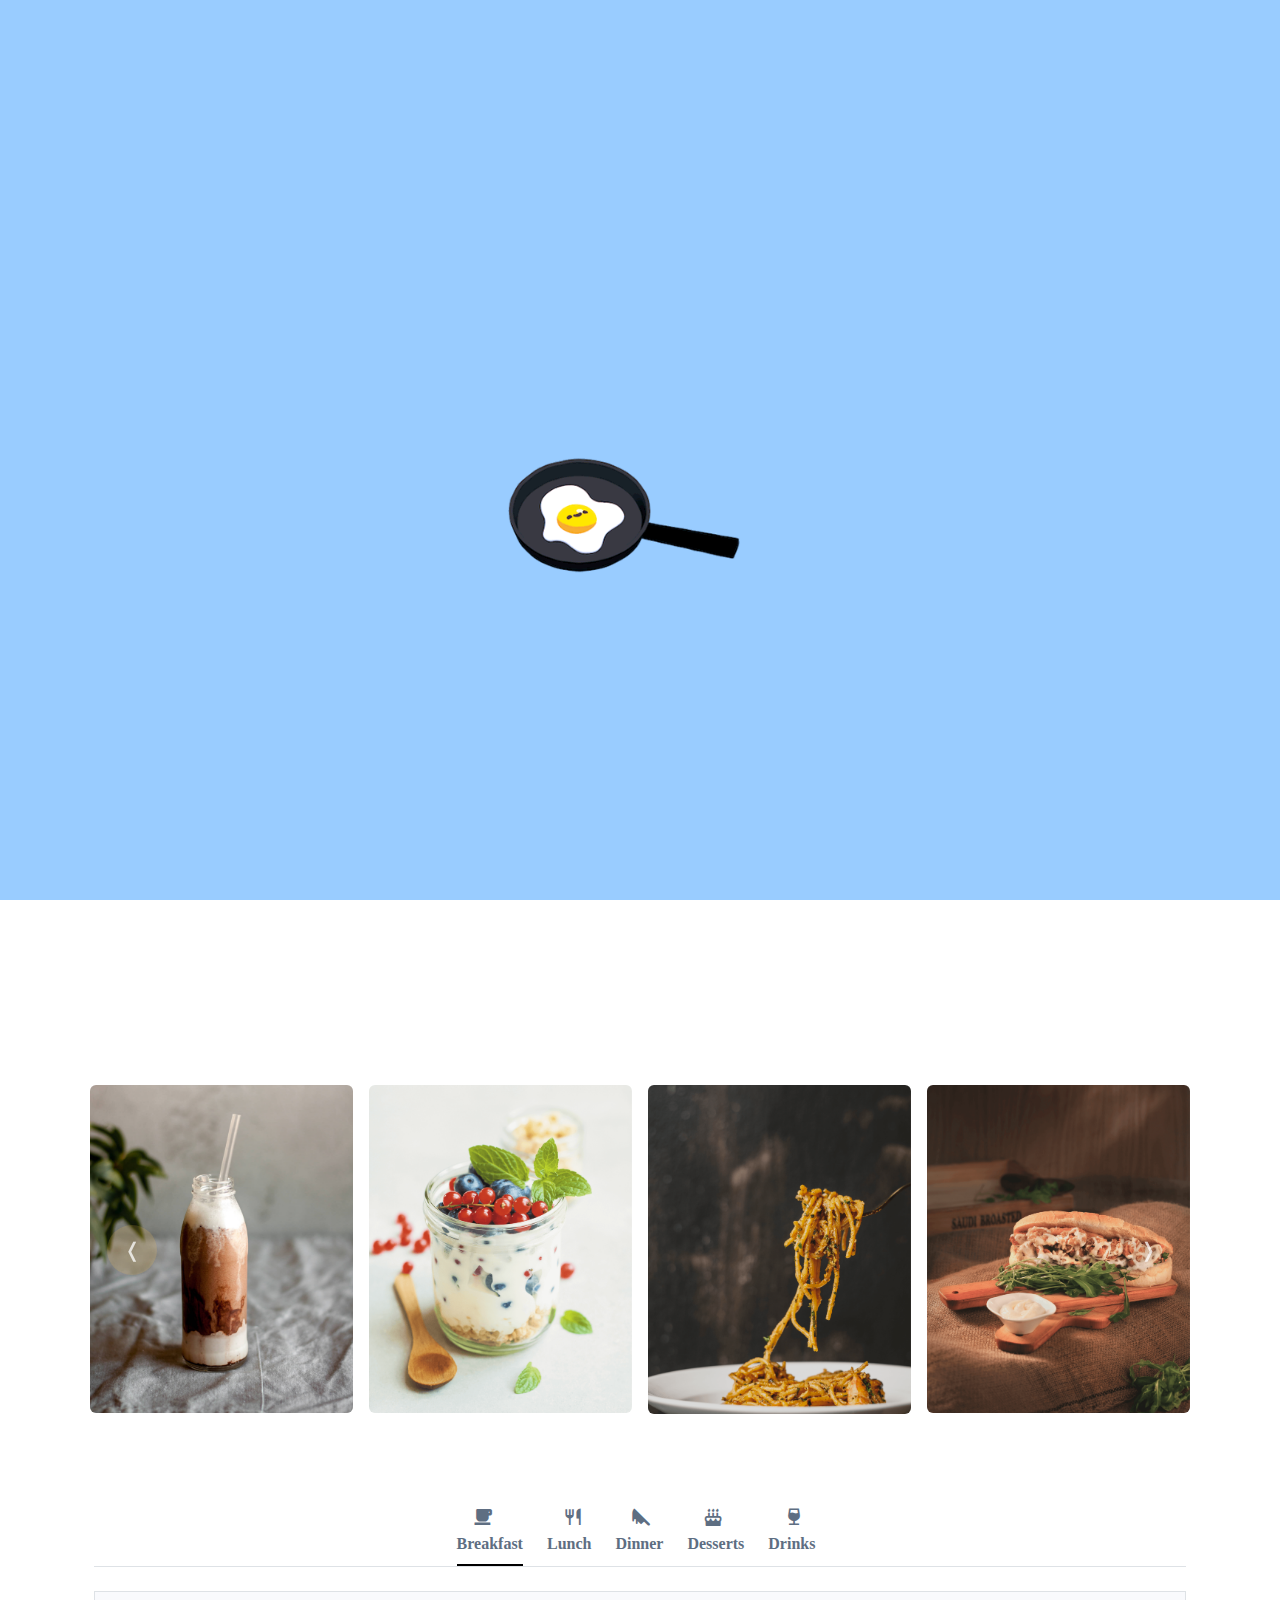
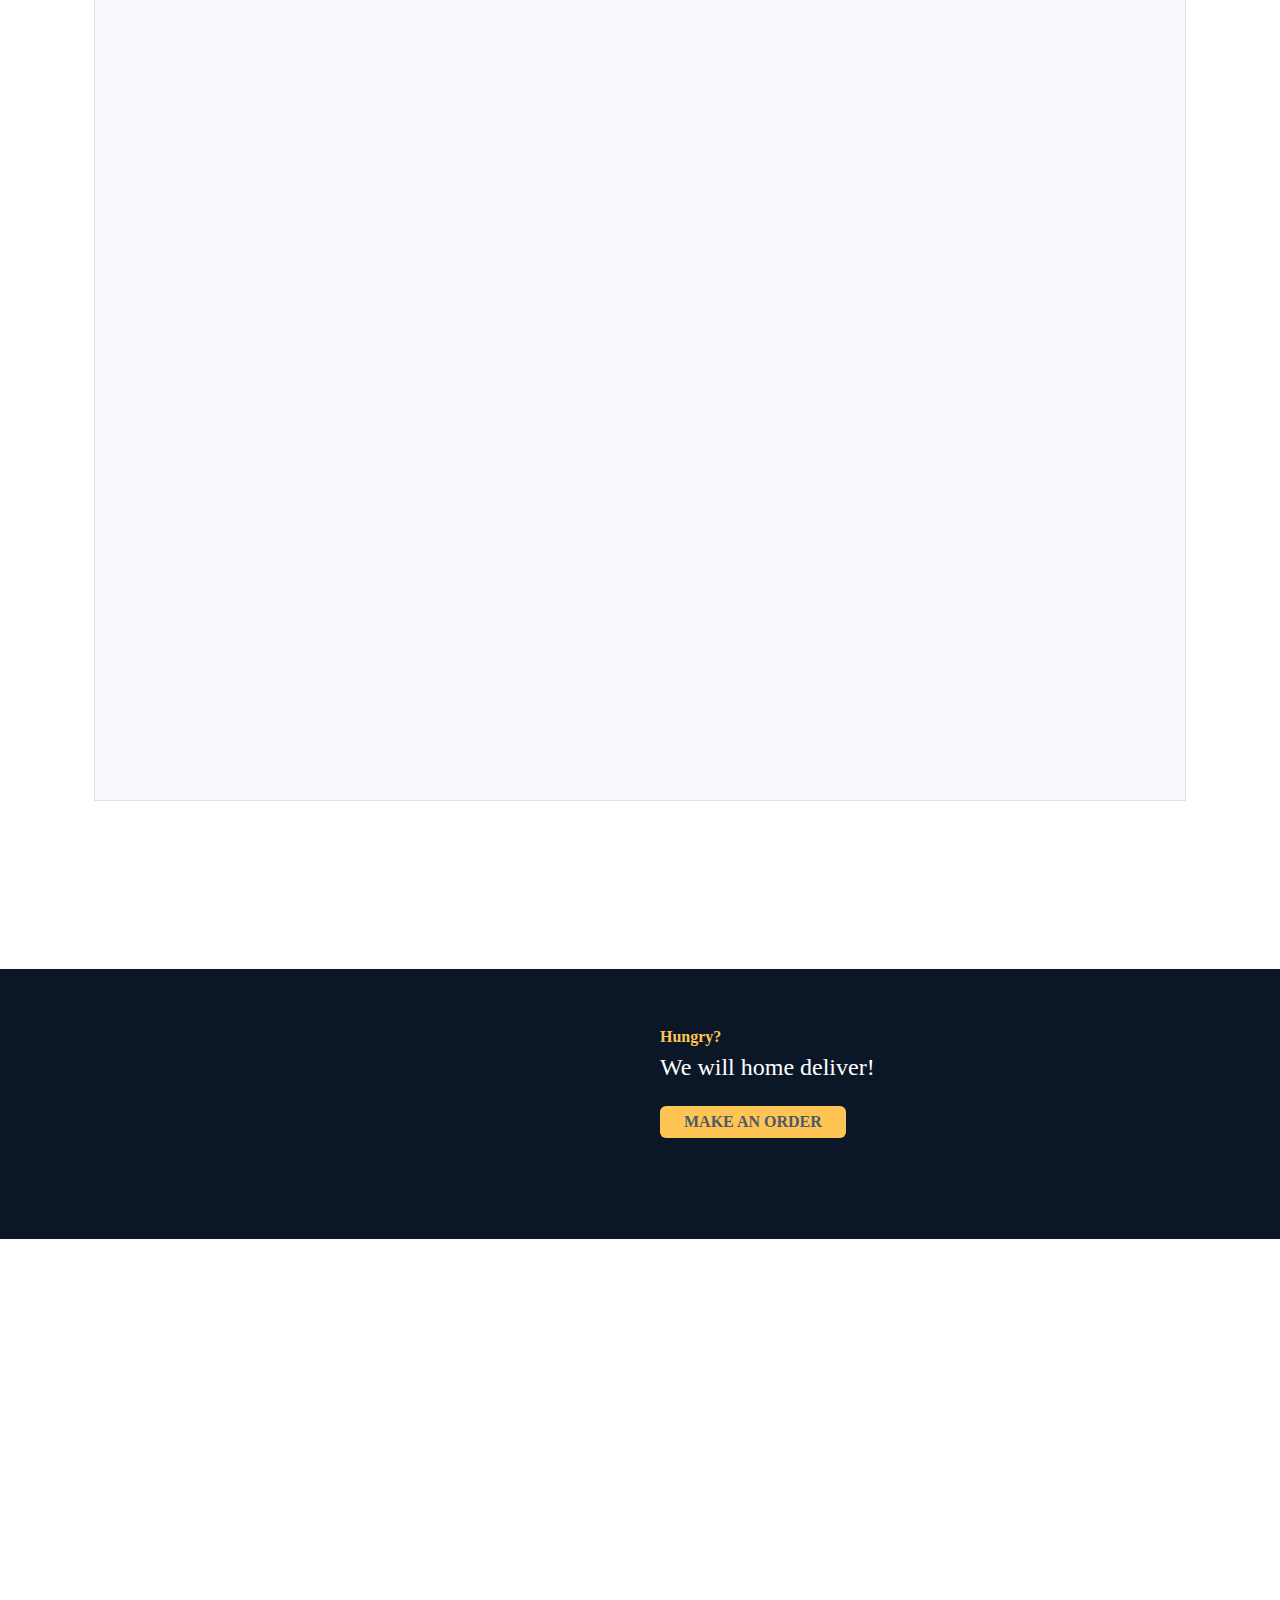
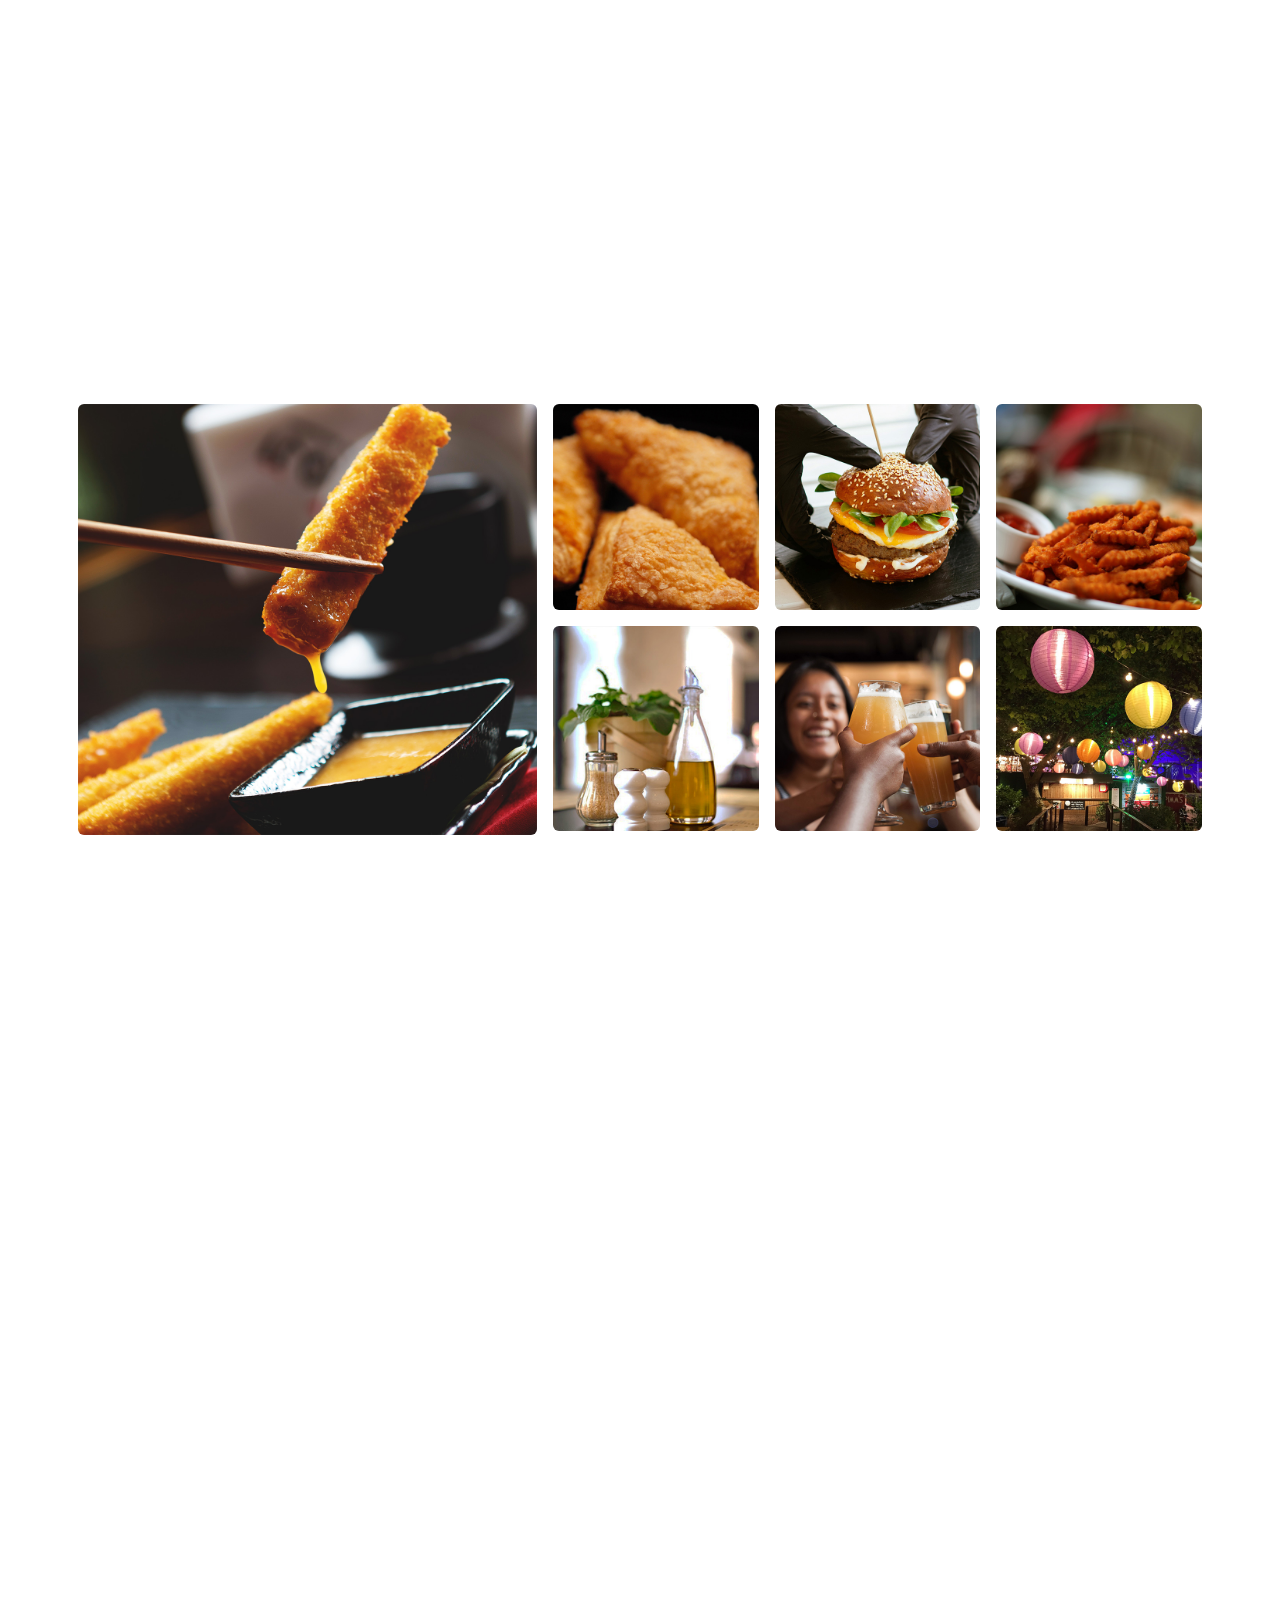
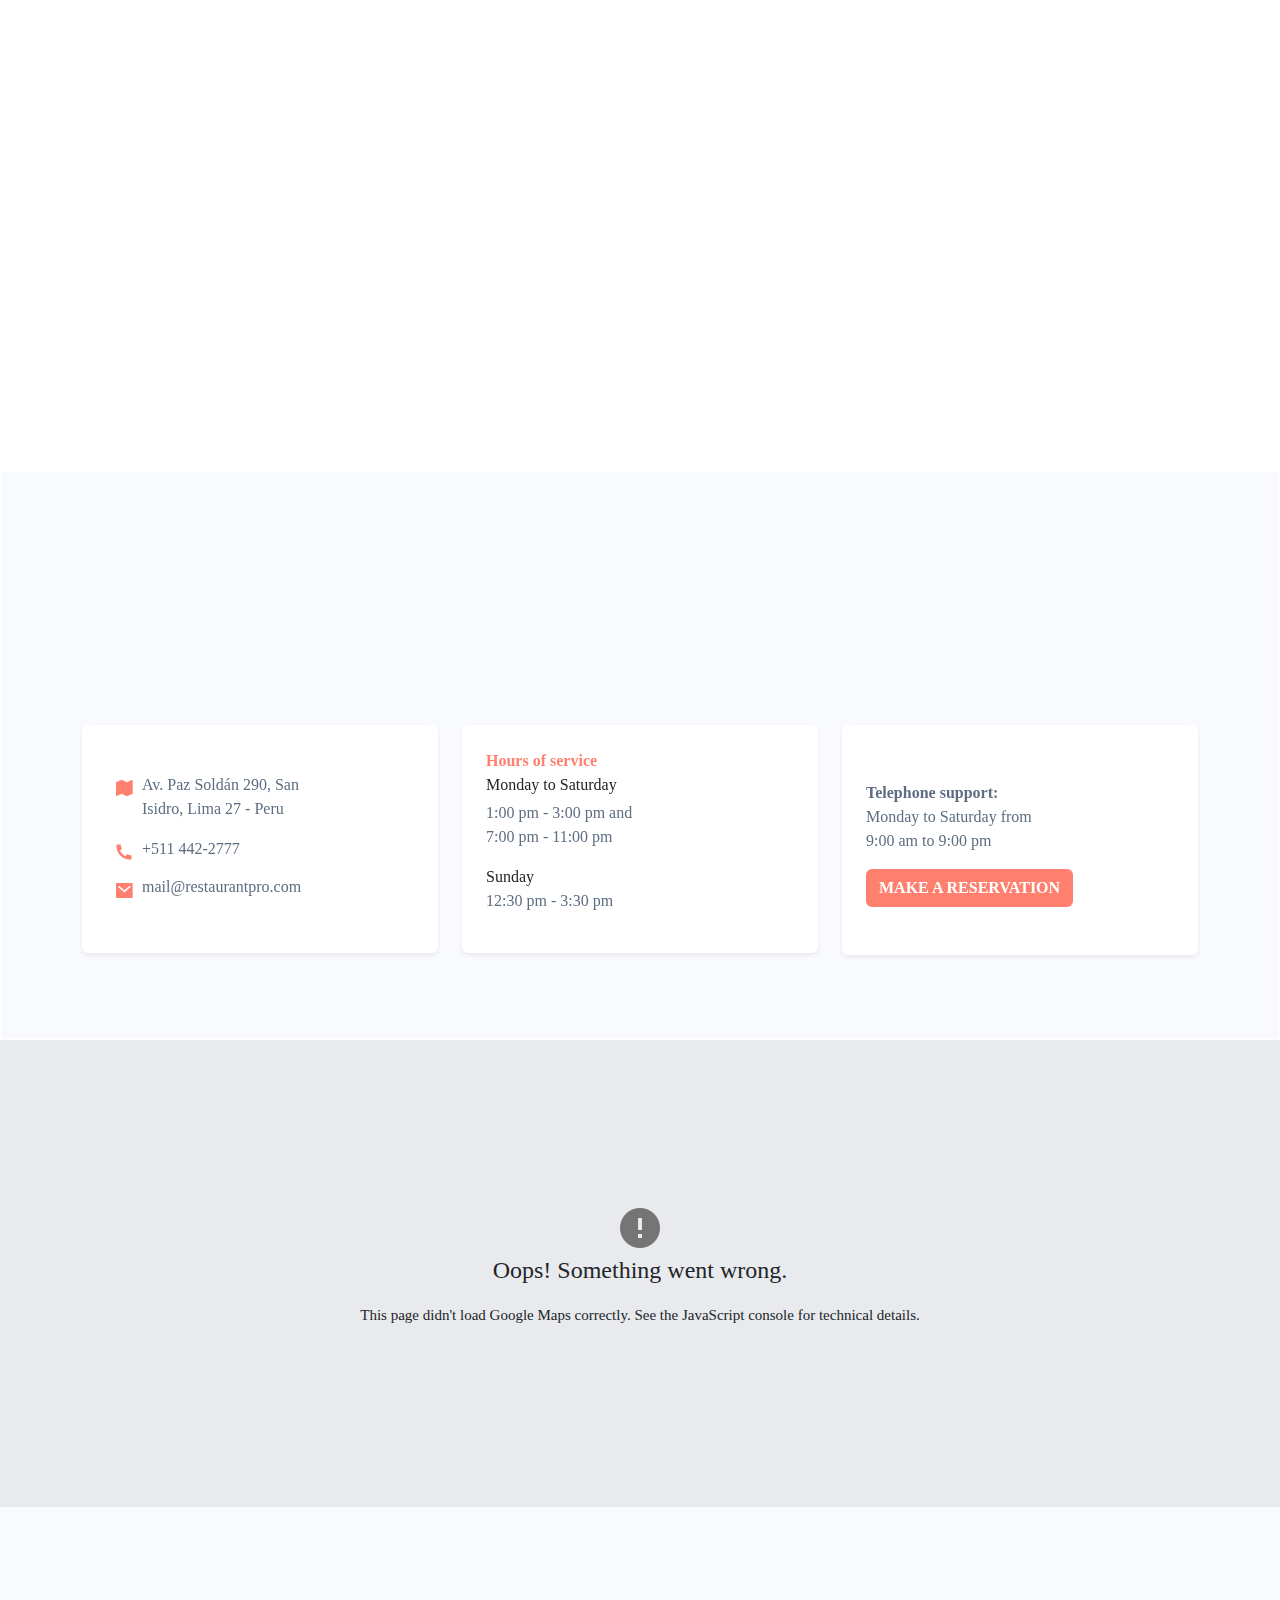
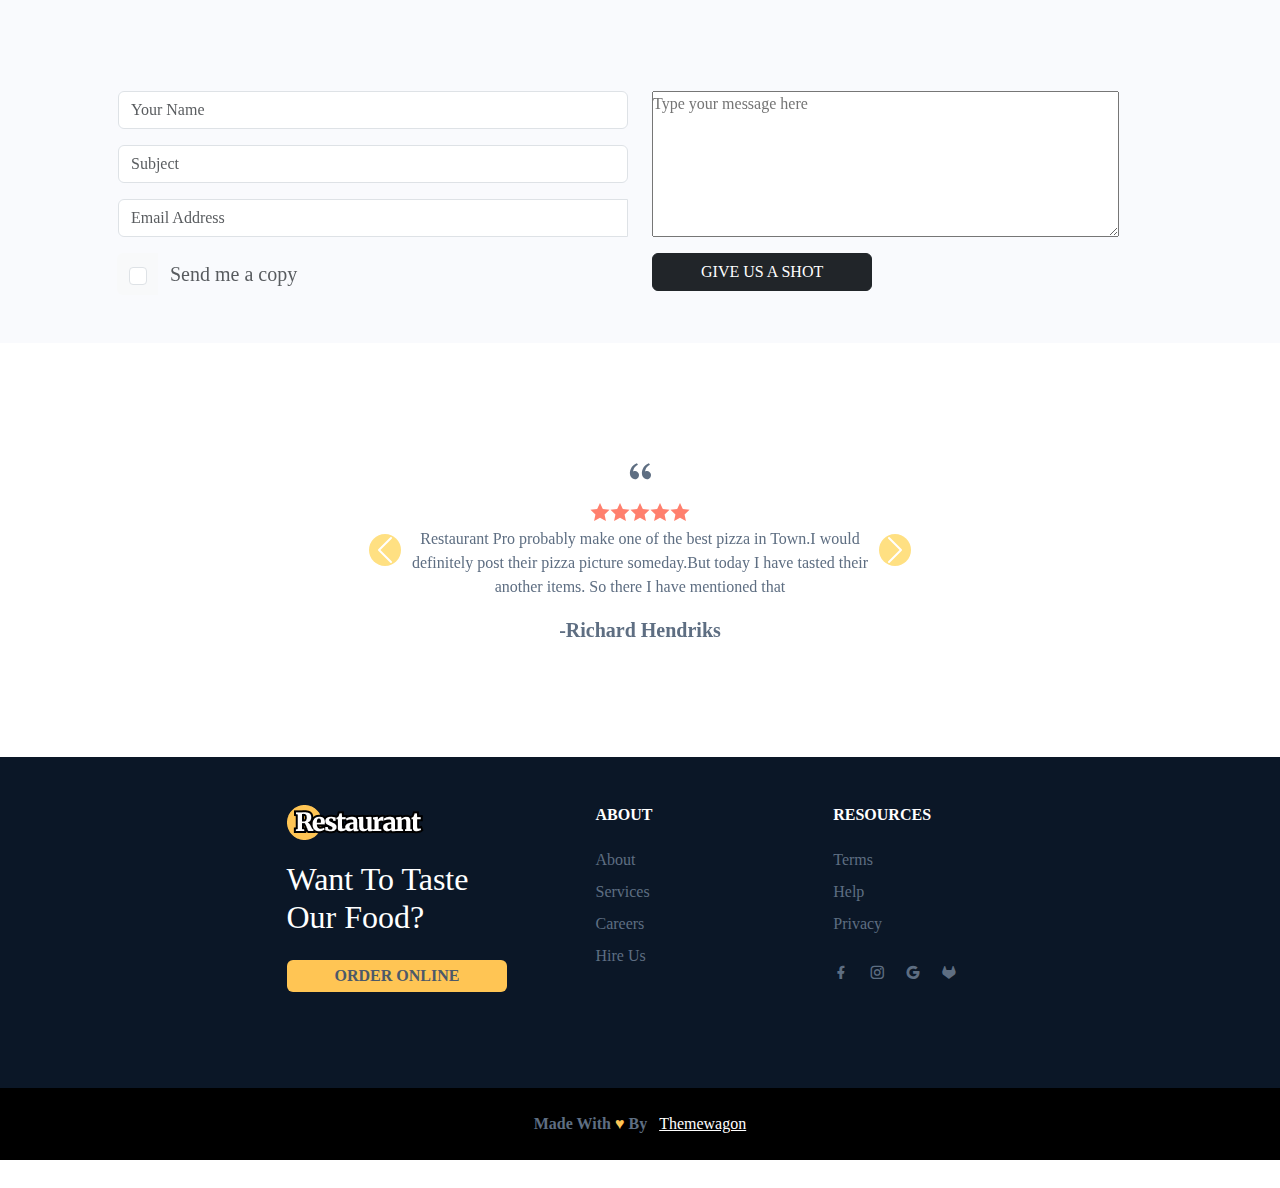
==== commit 5403fdfb: "add animation" ====
--- a/index.html
+++ b/index.html
@@ -12,11 +12,18 @@
     <link rel="stylesheet" href="css/slick-theme.css">
     <link rel="stylesheet" href="css/slick.css">
     <link href="https://unpkg.com/aos@2.3.1/dist/aos.css" rel="stylesheet">
+    <link rel="icon" href="img/favicon.png">
 </head>
 
 <body>
+    <div class="reloade position-fixed w-100 z-3 top-0 " id="reloade" style="height: 100vh;background-color: #99ccff;">
+        <div class=" position-absolute top-50 start-50 translate-middle"  role="status">
+            <span class="img-fluid"><img src="img/Sunny Side Up.gif" alt="" height="100%" width="100%">
+            </span>
+          </div>
+</div>
     <header>
-        <nav class="navbar navbar-expand-sm bg-black shadow  fixed-top" data-bs-theme="dark">
+        <nav class="navbar navbar-expand-sm bg-black shadow z-2  fixed-top"  data-bs-theme="dark">
             <div class="container">
                 <a href="" class="navbar-brand h1"><img src="img/logo.png"></a>
                 <button class="navbar-toggler" data-bs-toggle="collapse" data-bs-target="#nav">
@@ -38,20 +45,20 @@
                             </ul>
                         </li>
                         <li class="nav-item me-3 ">
-                            <a href="" class="nav-link">pages</a>
+                            <a href="" class="nav-link">Pages</a>
                         </li>
 
                         <li class="nav-item me-3">
-                            <a href="" class="nav-link">menu</a>
+                            <a href="menu.html" class="nav-link">Menu</a>
                         </li>
                         <li class="nav-item me-3">
-                            <a href="" class="nav-link">Gallery</a>
+                            <a href="gallery.html" class="nav-link">Gallery</a>
                         </li>
                         <li class="nav-item me-3">
-                            <a href="" class="nav-link">About</a>
+                            <a href="about.html" class="nav-link">About</a>
                         </li>
                         <li class="nav-item me-3">
-                            <a href="" class="nav-link">Contact</a>
+                            <a href="contact.html" class="nav-link">Contact</a>
                         </li>
                     </ul>
                     <button class="btn btn-outline-warning px-5" data-bs-toggle="modal" data-bs-target="#login">MAKE
@@ -257,25 +264,25 @@
                 <ul class="nav nav-underline justify-content-center border-bottom">
                     <li class="nav-item  pe-2">
                         <a href="#p1" data-bs-toggle="tab" data-bs-target="" class="nav-link active">
-                        <i class="ri-cup-fill ps-3 text-black fs-5"></i>
-                        <span class="d-none d-lg-block text-black fw-semibold ">Breakfast</span> </a></li>
-                    <li class="nav-item pe-2">
+                        <i class="ri-cup-fill ps-3  fs-5 color-gray"></i>
+                        <span class="d-none d-lg-block  fw-semibold color-gray">Breakfast</span> </a></li>
+                    <li class="nav-item pe-2 ">
                         <a href="#p2" data-bs-toggle="tab" class="nav-link">  
-                        <i class="ri-restaurant-fill ps-3 text-black fs-5"></i>
-                        <span class="d-none d-lg-block text-black fw-semibold ">Lunch</span></a></li>
+                        <i class="ri-restaurant-fill ps-3  fs-5 color-gray"></i>
+                        <span class="d-none d-lg-block  fw-semibold color-gray ">Lunch</span></a></li>
                     <li class="nav-item pe-2">
                         <a href="#p3" data-bs-toggle="tab" class="nav-link">
-                        <i class="ri-knife-blood-fill  ps-3 text-black fs-5"></i>
-                        <span class="d-none d-lg-block text-black fw-semibold ">Dinner</span>
+                        <i class="ri-knife-blood-fill  ps-3 fs-5 color-gray"></i>
+                        <span class="d-none d-lg-block k fw-semibold color-gray">Dinner</span>
                         </a></li>
                     <li class="nav-item pe-2">
                         <a href="#p4" data-bs-toggle="tab" class="nav-link">
-                        <i class="ri-cake-2-fill ps-3 text-black fs-5 "></i>
-                        <span class="d-none d-lg-block text-black fw-semibold ">Desserts</span></a></li>
+                        <i class="ri-cake-2-fill ps-3  fs-5 color-gray"></i>
+                        <span class="d-none d-lg-block fw-semibold color-gray ">Desserts</span></a></li>
                     <li class="nav-item pe-2">
                         <a href="#p5" data-bs-toggle="tab" class="nav-link">
-                            <i class="ri-goblet-2-fill ps-3 text-black fs-5"></i>
-                        <span class="d-none d-lg-block text-black fw-semibold ">Drinks</span></a></li>
+                            <i class="ri-goblet-2-fill ps-3 fs-5 color-gray"></i>
+                        <span class="d-none d-lg-block fw-semibold color-gray ">Drinks</span></a></li>
                 </ul>
             </div>
             <div class="col-lg-12 ">
@@ -996,17 +1003,23 @@
         <div class="modal fade " id="medal" >
             <div class="modal-dialog modal-dialog-centered">
                 <div class="modal-content">
-                    <div class="modal-body">
-                        <button class="btn-close  me-2 m-auto" data-bs-dismiss="modal" ></button>
+                    <div class="modal-header">
+                        
                         <div class="row">
-                            <div class="border border-primary  rounded-pill "></div>
-                            <div class="col-10">
-                                <p class="fs-2 fw-semibold text-uppercase lh-3 mt-3">
-                                    Bagel with<br>
+                            <div class=" col-2  border-end border-3 border-warning">
+                              
+                            </div>
+                            <div class="col-7">
+                                <p class=" fw-semibold text-uppercase fs-4" style="color:#5e6e82;">
+                                    Bagel with
                                     cream cheese
                                 </p>
                             </div>
                         </div>
+                        <button class="btn-close  me-2 m-auto" data-bs-dismiss="modal" ></button>
+                    </div>
+                    <div class="modal-body">
+                        
                         <div class="row mt-2">
                             <div class="col-md-8 col-7 ps-0">
                                 <img src="img/silo-bagel.png" alt="" class="img-fluid" style="margin-left:-1px;">
@@ -1035,6 +1048,7 @@
                 </div>
             </div>
         </div>
+        <!-- ----------------------------------------------------------------------break nava and tab section end  ------------------------------------------------------------------------------------------ -->
    
 
 
@@ -1062,7 +1076,9 @@
         </div>
 
     </section>
-    <!-- --------------------------------catering------------------------------------------------------------------ -->
+     <!-- -------------------------------------------------hungry section END----------------------------------------------------- -->
+
+    <!-- --------------------------------catering START------------------------------------------------------------------ -->
     <section>
         <div class="container">
             <div class="row">
@@ -1101,12 +1117,10 @@
                     </div>
                 </div>
             </div>
-        </div>
-
-        
-
+        </div>    
         </div>
     </section>
+    <!-- --------------------------------catering END------------------------------------------------------------------ --> 
     <!-- ---------------------------------------------------------------------new food section start--------------------------------------------------------------------------- -->
     <div class="container" style="margin-top: 10%;margin-bottom: 10%;">
                 <div class="row">
@@ -1145,80 +1159,22 @@
 
    <!-- ---------------------------------------------------------------------about us section start --------------------------------------------------------------------------- -->
 
-<!-- <section class="height position-relative ">
-
-    <img src="img/soup.png" alt="" class="img-fluid position-absolute top-50 end-0 translate-middle-y d-none d-lg-block" width="40%">
-        <div class="container ">
-            
-            <div class="col-lg-7 col-xl-6 col-xxl-5">
-                <p class="fw-semibold mb-0 fs-3">About Us</p>
-                <h1 class="fw-semibold mb-0 fs-sm-4 ">Who Are You?</h1>
-                <p class="color-gray mt-3 mb-4">We are a chain of theme restaurant founded in 1971 in London. In 1979, the cafe began covering its walls with rock and roll memorabilia, a tradition which expanded to others in the chain.</p>
-                <button class="btn-yellow border-0 px-5 py-2 rounded-2 fw-semibold mb-0">LEARN MORE</button>
-
-                <div class="row mt-5">
-                    <div class="col-md-4 col-6 mb-4 text-center">
-                        <div class="overflow-hidden">
-                            <img src="img/1.png" alt="" class="mb-2 img-fluid rounded-circle">
-                            <p class="fw-semibold mb-0">Gordon Ramsey</p>
-                            <p class="fs--1">Owner &amp; Founder</p>
-                        </div>
-                    </div>
-                    <div class="col-md-4 col-6 mb-4 text-center">
-                        <div class="overflow-hidden">
-                            <img src="img/2 (1).png" alt="" class="mb-2 img-fluid rounded-circle">
-                            <p class="fw-semibold mb-0">Gordon Ramsey</p>
-                            <p class="fs--1">Owner &amp; Founder</p>
-                        </div>
-                    </div>
-                    <div class="col-md-4 col-6 mb-4 text-center">
-                        <div class="overflow-hidden">
-                            <img src="img/3 (1).png" alt="" class="mb-2 img-fluid rounded-circle">
-                            <p class="fw-semibold mb-0">Gordon Ramsey</p>
-                            <p class="fs--1">Owner &amp; Founder</p>
-                        </div>
-                    </div>
-                    <div class="col-md-4 col-6 mb-4 text-center">
-                        <div class="overflow-hidden">
-                            <img src="img/4 (1).png" alt="" class="mb-2 img-fluid rounded-circle">
-                            <p class="fw-semibold mb-0">Gordon Ramsey</p>
-                            <p class="fs--1">Owner &amp; Founder</p>
-                        </div>
-                    </div>
-                    <div class="col-md-4 col-6 mb-4 text-center">
-                        <div class="overflow-hidden">
-                            <img src="img/5 (1).png" alt="" class="mb-2 img-fluid rounded-circle">
-                            <p class="fw-semibold mb-0">Gordon Ramsey</p>
-                            <p class="fs--1">Owner &amp; Founder</p>
-                        </div>
-                    </div>
-                    <div class="col-md-4 col-6 mb-4 text-center">
-                        <div class="overflow-hidden">
-                            <img src="img/6.png" alt="" class="mb-2 img-fluid rounded-circle">
-                            <p class="fw-semibold mb-0 ">Gordon Ramsey</p>
-                            <p class="fs--1">Owner &amp; Founder</p>
-                        </div>
-                    </div>
-
-                </div>        
-
-    </div>
-</section> -->
+
 <section class="height-1 position-relative m-b-5 ">
 
     <img src="img/soup.png" alt="" class="img-fluid position-absolute top-50 end-0 translate-middle-y d-none d-lg-block" width="40%" data-aos="fade-left">
         <div class="container ">
             
-            <div class="col-lg-7 p-4  "  data-aos="zoom-in">
-                    <p class=" fs-4 fw-semibold">About Us</p>
-          <p class="fs-2 fw-semibold">Who Are We?</p>
-          <p class="color-gray">We are a chain of theme restaurant founded in 1971 in London. In 1979,<br/>
+            <div class="col-lg-7 p-4  "  >
+                    <p class=" fs-4 fw-semibold" data-aos="fade-up">About Us</p>
+          <p class="fs-2 fw-semibold" data-aos="fade-up">Who Are We?</p>
+          <p class="color-gray" data-aos="fade-up">We are a chain of theme restaurant founded in 1971 in London. In 1979,<br/>
              the cafe began covering its walls with rock and roll memorabilia,
             a<br/> tradition which expanded to others in the chain.</p>
-            <button class="btn-yellow border-0 px-5 py-2 rounded-2 fw-semibold mb-0 ">LEARN MORE</button>
-
-
-            <div class="row row-cols-2 row-cols-md-3 my-3"  data-aos="zoom-in">
+            <button class="btn-yellow border-0 px-5 py-2 rounded-2 fw-semibold mb-0 "data-aos="fade-up" >LEARN MORE</button>
+
+
+            <div class="row row-cols-2 row-cols-md-3 my-3"  data-aos="fade-up">
                 <div class="col  p-3">
                     <img src="img/1.png" alt="" class="img-fluid rounded-circle mb-2" >
                     
@@ -1272,9 +1228,9 @@
 
  <!-- --------------------------------------------------------------------- locating & timing contact section start --------------------------------------------------------------------------- -->
  <section class="position-relative border border-white">
-    <div class="container-fluid my-5 " style="background-color: #f9fafd;">
+    <div class="container-fluid " style="background-color: #f9fafd; padding-top:20px; padding-bottom: 20px;"  >
         <img src="img/green.png" class="position-absolute bottom-0 start-0 d-none d-xl-block" alt="" style="width:28%;" data-aos="fade-right">
-        <div class="container my-5 p-5  position-relative z-3">
+        <div class="container my-5  position-relative z-3" >
             <div class="row mb-5">
                 <div class="col-lg-12 col-md-6 text-center "  data-aos="fade-up">
                     <h3 class="">
@@ -1310,7 +1266,7 @@
                         <p class="color-gray mt-1 ps-4">1:00 pm - 3:00 pm and<br>
                             7:00 pm - 11:00 pm</p>
                             <p class="mb-0 ps-4">Sunday</p>
-                            <p class="color-gray mt-1 ps-4">12:30 pm - 3:30 pm</p>              
+                            <p class="color-gray  ps-4">12:30 pm - 3:30 pm</p>              
                     </div>
                 </div>
                 <div class="col-lg-4 col-md-12 col-12 pb-3">
@@ -1329,10 +1285,11 @@
         </div>
     </div>
 </section>
+<!-- --------------------------------------------------------------------- locating & timing contact section end --------------------------------------------------------------------------- -->
 
 
     <!-- ---------------------------------------------------------------------oops section start --------------------------------------------------------------------------- -->
-    <section style="background-color: rgb(218, 218, 218);" class="p-5 ">
+    <section style="background-color:#e8eaed;" class="p-5 ">
         <div class="container my-5 " style=" padding: 20px;">
             <div class="row p-5">
                 <div class="m-auto text-center ">
@@ -1345,6 +1302,8 @@
             </div>
         </div>
     </section>
+    <!-- ---------------------------------------------------------------------oops section end --------------------------------------------------------------------------- -->
+
     <!-- ---------------------------------------------------------------------feel free to drop us a line start --------------------------------------------------------------------------- -->
     <section style="background-color: #f9fafd !important;">
         <div class="container p-5">
@@ -1391,9 +1350,9 @@
 <section class="position-relative">
     <img src="img/pizza2.png" alt="" class="position-absolute img-fluid d-none d-xl-block bottom-0  end-0 " width="250px" data-aos="fade-left" >
 <div class="container  p-5  ">
-    <div class="carousel slide  m-auto" id="slider" data-bs-ride="carousel" data-bs-pause="false" style="max-width:450px;">
+    <div class="carousel slide  m-auto" id="slider" data-bs-ride="carousel" data-bs-pause="false" style="max-width:600px;">
         <div class="carousel-inner slide text-center my-5">
-            <div class="carousel-item border active" >
+            <div class="carousel-item  active" >
                 <div class="px-5 py-3">
                     <h3 class="color-gray"><i class="ri-double-quotes-l"></i></h3>
                     <div class="d-flex justify-content-center">
@@ -1407,7 +1366,7 @@
                     <p class="fs-5 fw-semibold mb-0 color-gray">-Richard Hendriks</p>  
                 </div>
             </div>
-            <div class="carousel-item border">
+            <div class="carousel-item ">
                 <div class="px-5 py-3 ">
                     <h3 class="color-gray"><i class="ri-double-quotes-l"></i></h3>
                     <div class="d-flex justify-content-center">
@@ -1421,7 +1380,7 @@
                     <p class="fs-5 fw-semibold mb-0 color-gray">-Lily Rose</p>  
                 </div>
             </div>
-            <div class="carousel-item border"  >
+            <div class="carousel-item "  >
                 <div class="px-5 py-3">
                     <h3 class="color-gray"><i class="ri-double-quotes-l"></i></h3>
                     <div class="d-flex justify-content-center">
@@ -1439,7 +1398,7 @@
         </div>
 
         <button class="carousel-control-prev " data-bs-slide="prev" data-bs-target="#slider">
-            <span class="carousel-control-prev-icon bg-warning rounded-5"></span>
+            <span class="carousel-control-prev-icon bg-warning rounded-5 "></span>
         </button>
         <button class="carousel-control-next" data-bs-slide="next" data-bs-target="#slider">
             <span class="carousel-control-next-icon bg-warning rounded-5"></span>
@@ -1570,6 +1529,13 @@
             ]
         });
     </script>
+    <script>
+        setTimeout(() => {
+            let reload = document.getElementById("reloade");
+    
+            reload.style.display="none";
+        }, 2000);
+    </script>
 
 
 
--- a/css/index.css
+++ b/css/index.css
@@ -2,7 +2,7 @@
     margin: 0;
     padding: 0;
     box-sizing: border-box;
-    font-family: 'Merriweather';
+    font-family: 'Merriweather,serif';
     font-style: normal; */
     /* font-weight: 300; */
 }
@@ -107,7 +107,7 @@
     z-index:0;
 }
 .m-b-5{
-    margin-bottom:20%;
+    margin-bottom:15%;
 }
 
 @keyframes rot {
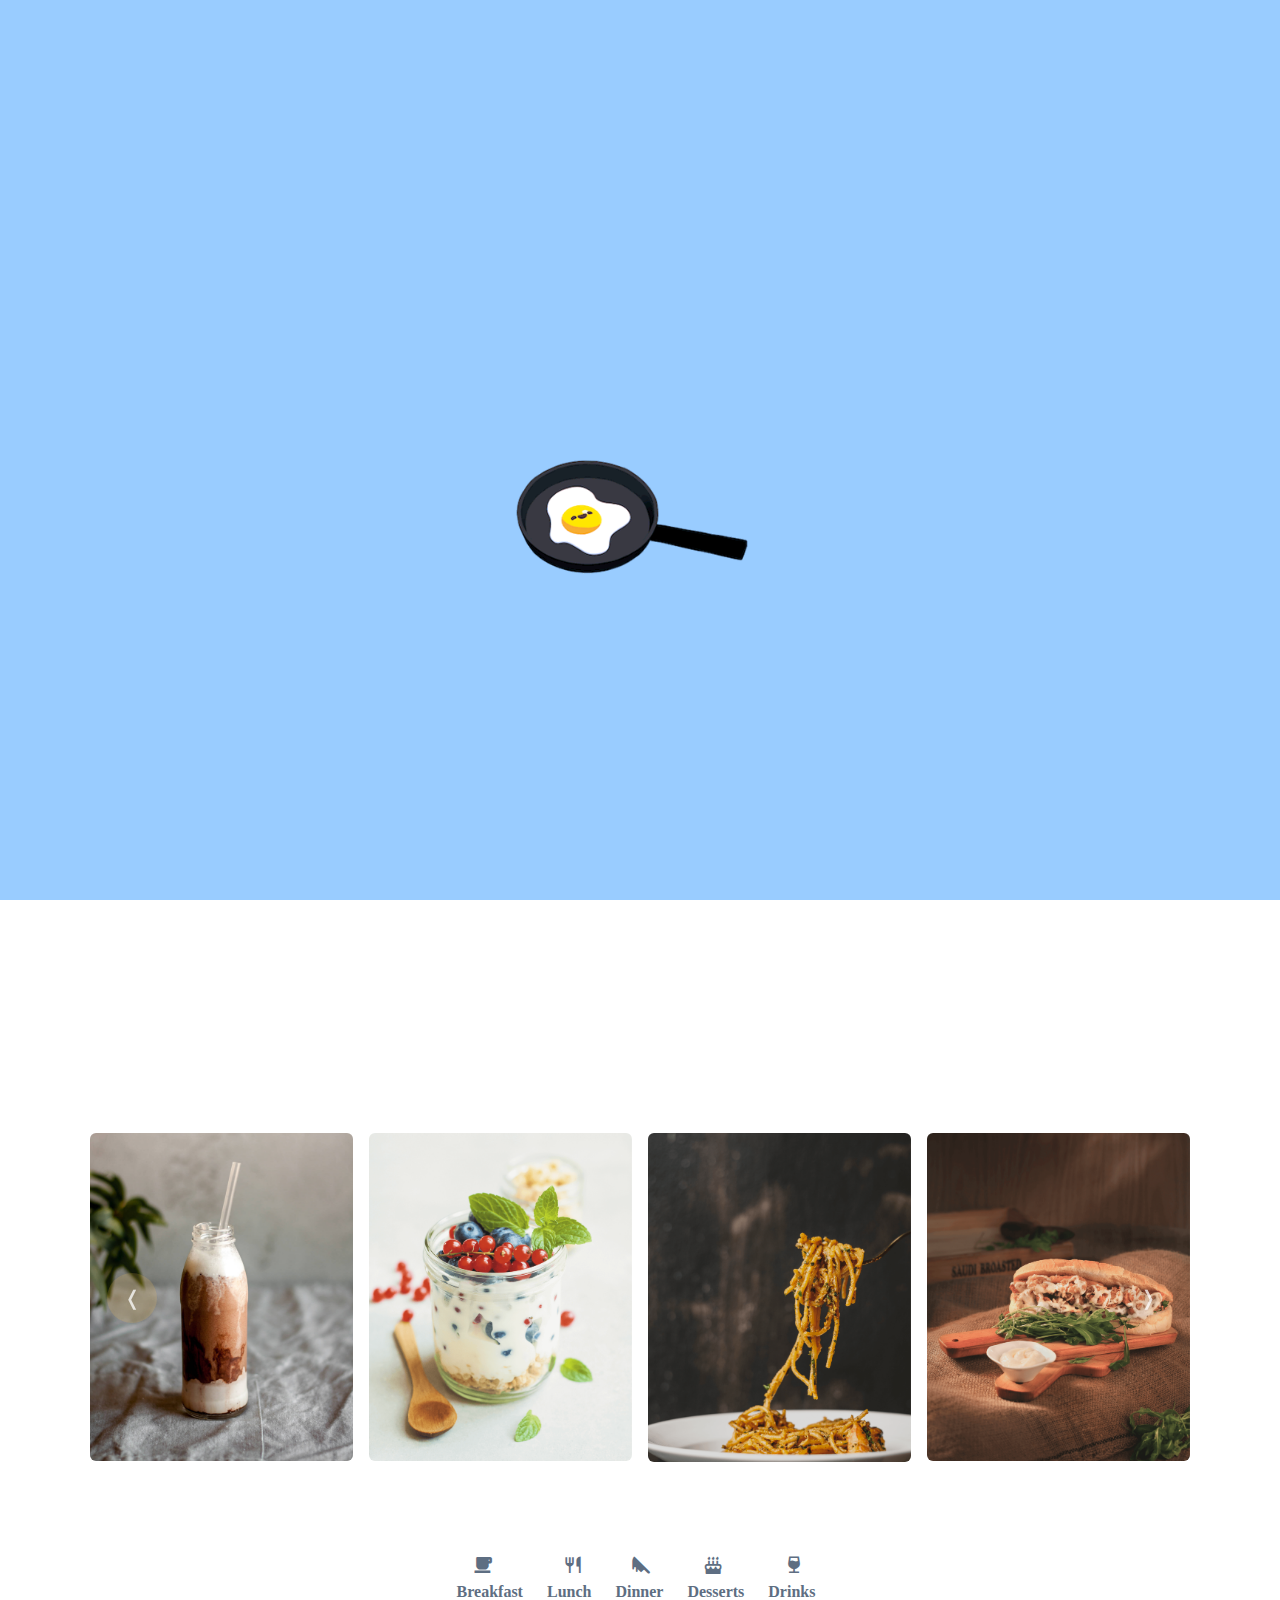
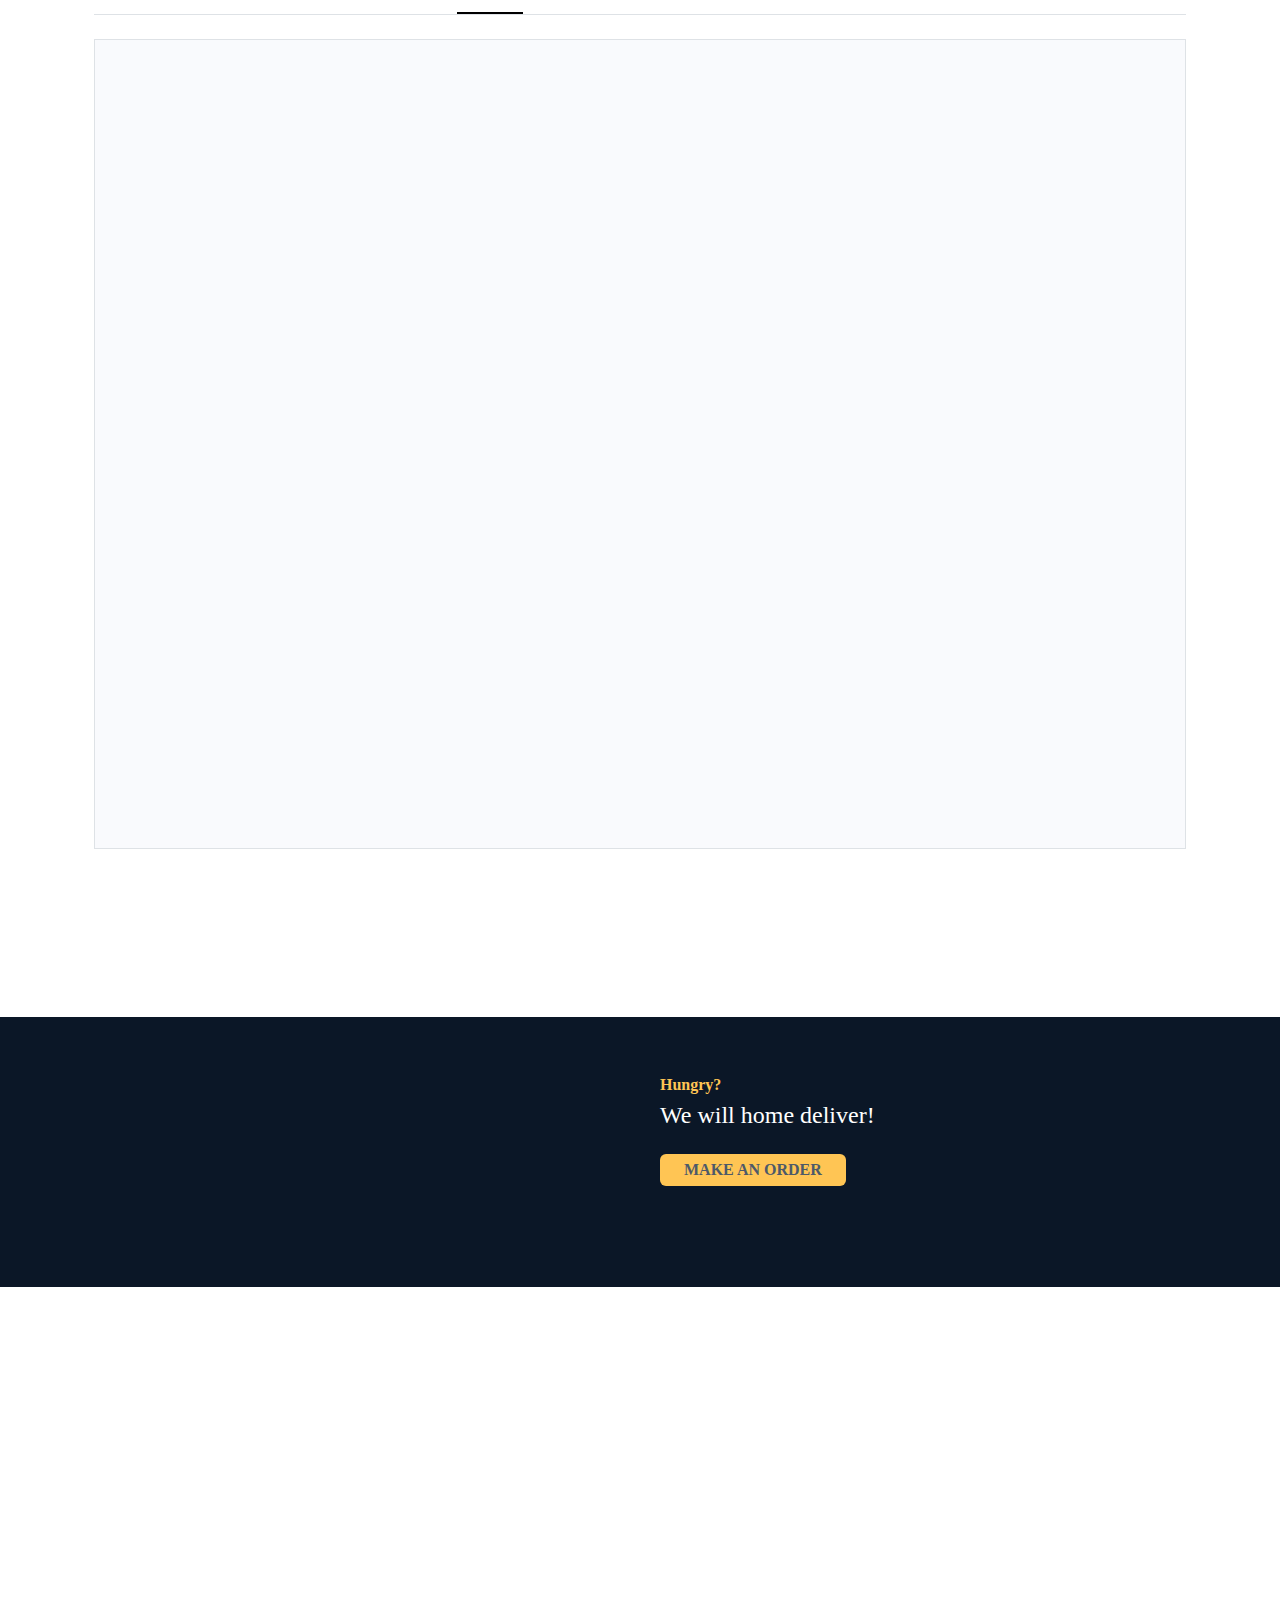
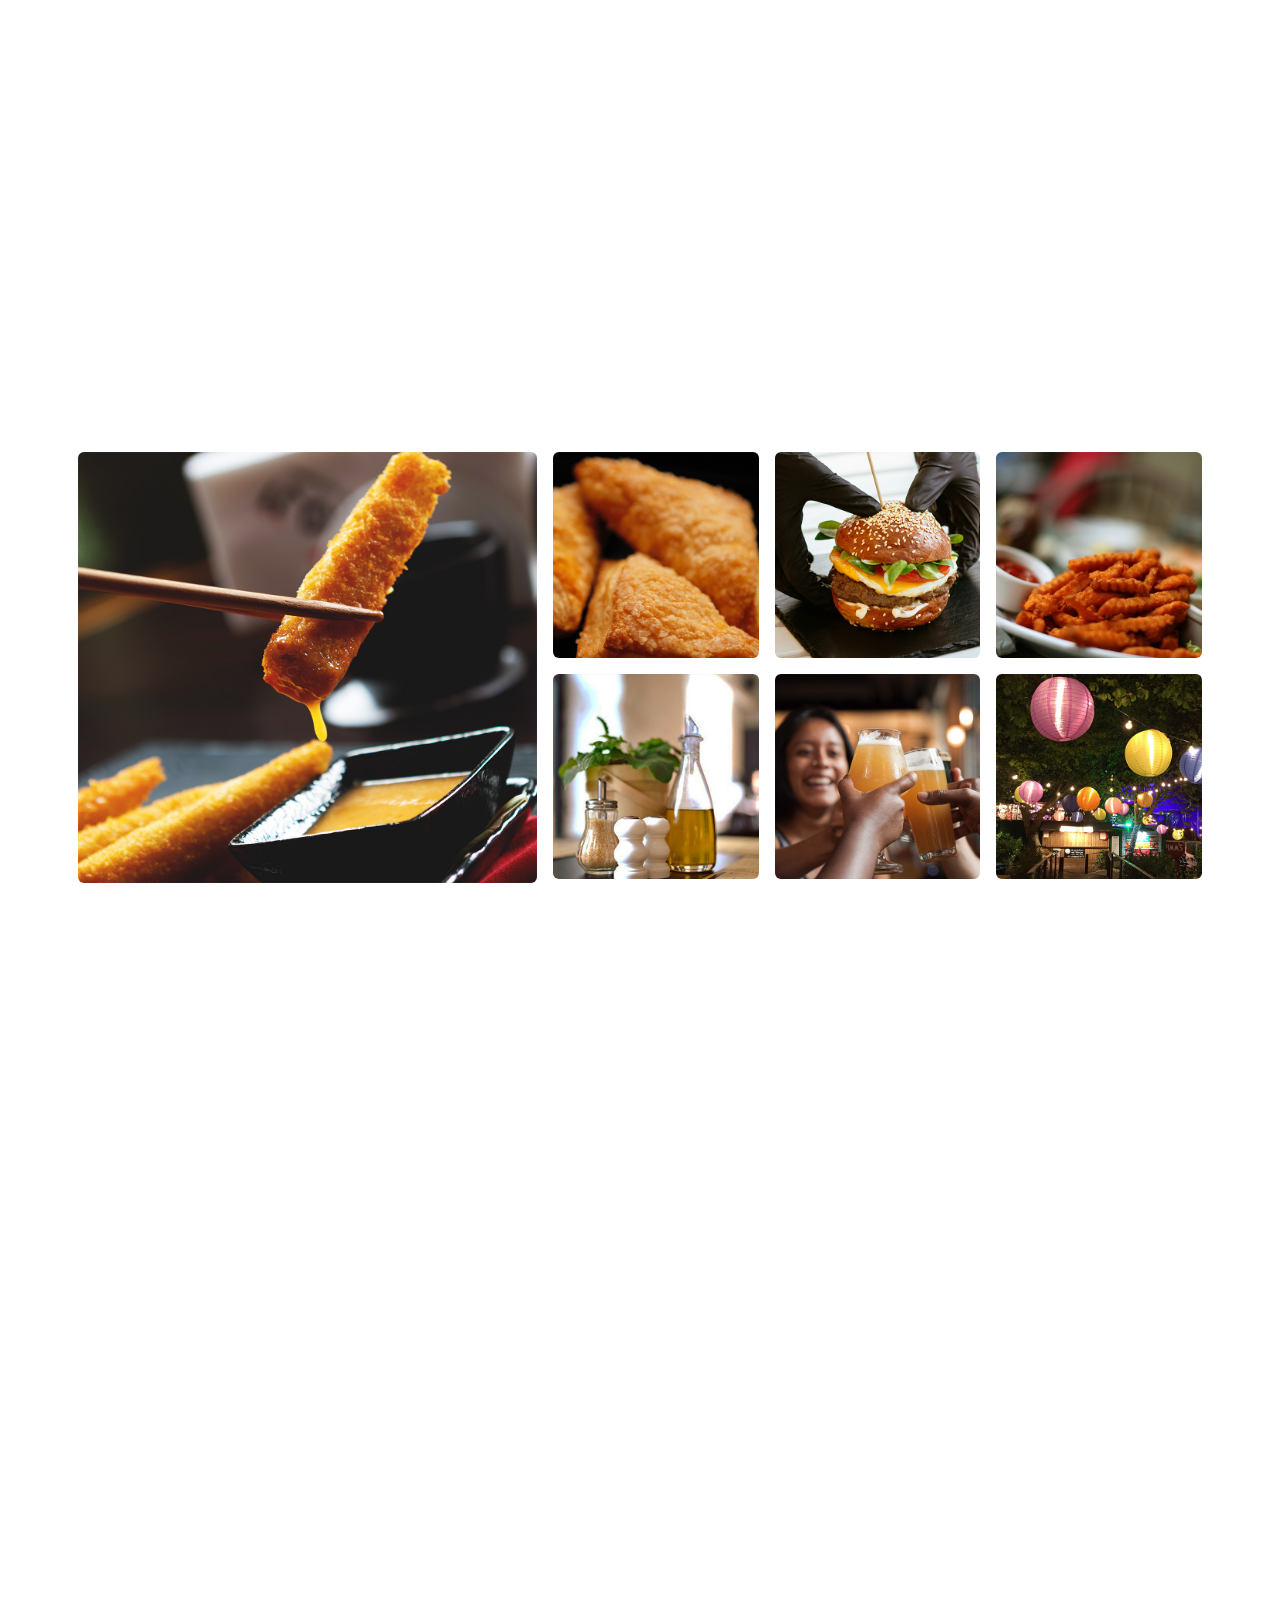
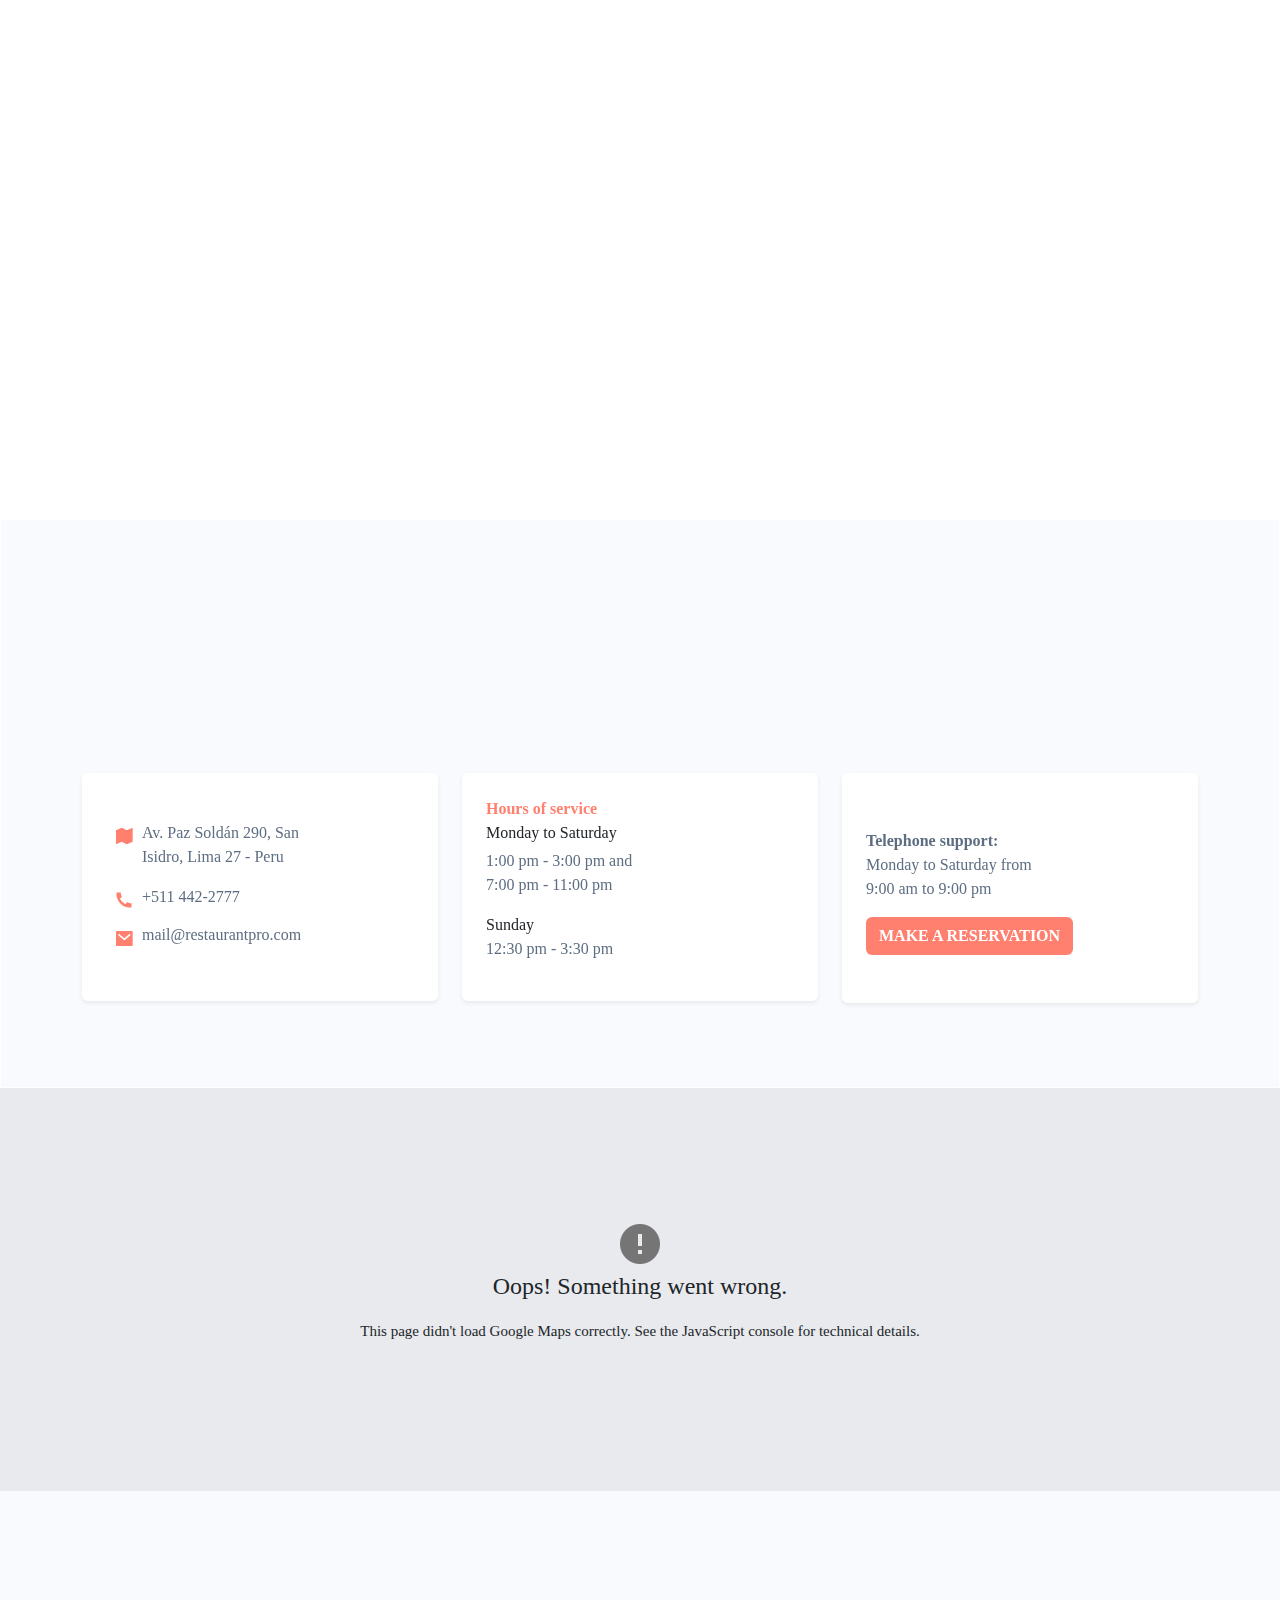
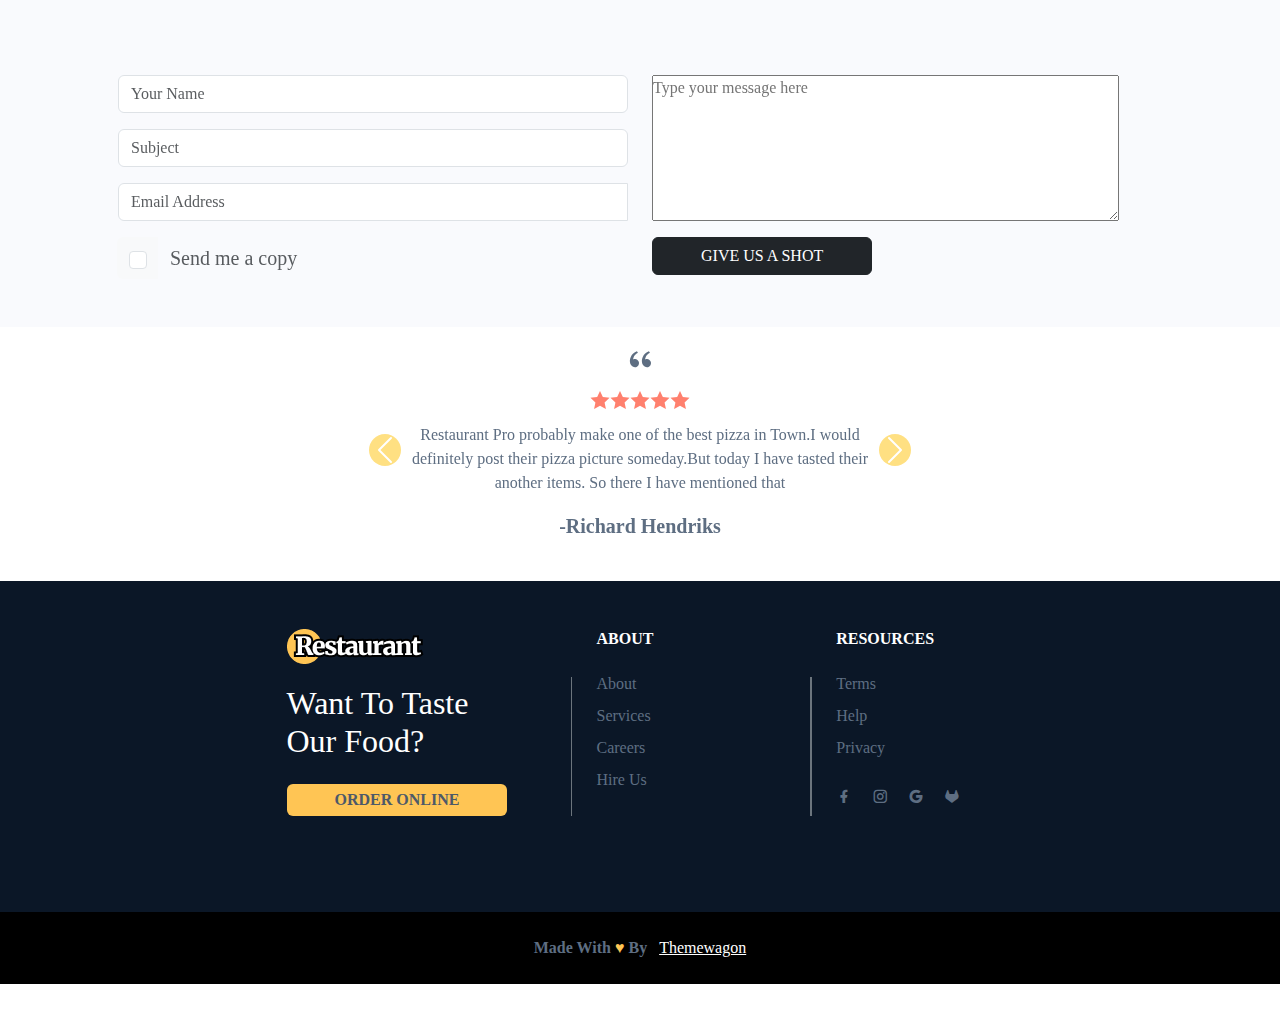
==== commit 657e5869: "last change" ====
--- a/index.html
+++ b/index.html
@@ -16,16 +16,20 @@
 </head>
 
 <body>
+    <!-- --------------------------------------------reload section start---------------------------------------------------------------- -->
     <div class="reloade position-fixed w-100 z-3 top-0 " id="reloade" style="height: 100vh;background-color: #99ccff;">
         <div class=" position-absolute top-50 start-50 translate-middle"  role="status">
             <span class="img-fluid"><img src="img/Sunny Side Up.gif" alt="" height="100%" width="100%">
             </span>
           </div>
 </div>
+ <!-- --------------------------------------------reload section start---------------------------------------------------------------- -->
+
+  <!-- --------------------------------------------header section start---------------------------------------------------------------- -->
     <header>
         <nav class="navbar navbar-expand-sm bg-black shadow z-2  fixed-top"  data-bs-theme="dark">
             <div class="container">
-                <a href="" class="navbar-brand h1"><img src="img/logo.png"></a>
+                <a href="index.html" class="navbar-brand h1"><img src="img/logo.png"></a>
                 <button class="navbar-toggler" data-bs-toggle="collapse" data-bs-target="#nav">
                     <span class="navbar-toggler-icon"></span>
 
@@ -66,12 +70,12 @@
                 </div>
 
             </div>
-            <!-- <form action="" class="d-flex " role="search">
-                <input type="search" class="form-control me-3" placeholder="search">
-                <button class="btn btn-outline-secondary" type="submit">Search</button>
-            </form>
-        </nav> -->
+          
     </header>
+
+ <!-- --------------------------------------------header section end---------------------------------------------------------------- -->
+
+
     <!-- ---------------------------------------------------------------------- Make a reservation form start------------------------------------------------------------------------------------------ -->
     <section>
         <div class="modal fade" id="login">
@@ -145,15 +149,15 @@
 
     <!-- ----------------------------------------------------------------------main section start------------------------------------------------------------------------------------------ -->
     <section>
-        <div class="container-fluid">
-            <div class="row ">
+        <div class="container-fluid mt-5">
+            <div class="row flex-wrap-reverse">
                 <div class="col-xl-4 col-lg-4 col-md-4 col-sm-12 p-5 overflow-hidden bg-2 my-5">
                     <img src="img/plate.png" class="img-fluid rot">
                 </div>
                 <div class="col-xl-8 col-lg-8  col-md-8  col-sm-12 m-auto ps-3 t-center " data-aos="fade-up"
                 data-aos-duration="3000">
                     <div>
-                        <h1>The Spectacle<b> Before Us</b><br>
+                        <h1 class="mt-5 mt-lg-0">The Spectacle<b> Before Us</b><br>
                             <b> Was Indeed</b> Sublime.
                         </h1>
                     </div>
@@ -1121,6 +1125,7 @@
         </div>
     </section>
     <!-- --------------------------------catering END------------------------------------------------------------------ --> 
+     
     <!-- ---------------------------------------------------------------------new food section start--------------------------------------------------------------------------- -->
     <div class="container" style="margin-top: 10%;margin-bottom: 10%;">
                 <div class="row">
@@ -1291,7 +1296,7 @@
     <!-- ---------------------------------------------------------------------oops section start --------------------------------------------------------------------------- -->
     <section style="background-color:#e8eaed;" class="p-5 ">
         <div class="container my-5 " style=" padding: 20px;">
-            <div class="row p-5">
+            <div class="row p-3">
                 <div class="m-auto text-center ">
                     <img src="img/icon_error.png" alt="" class="img-fluid">
                     <p class="fs-4 lh-blg">Oops! Something went wrong.</p>
@@ -1349,9 +1354,16 @@
 
 <section class="position-relative">
     <img src="img/pizza2.png" alt="" class="position-absolute img-fluid d-none d-xl-block bottom-0  end-0 " width="250px" data-aos="fade-left" >
-<div class="container  p-5  ">
-    <div class="carousel slide  m-auto" id="slider" data-bs-ride="carousel" data-bs-pause="false" style="max-width:600px;">
-        <div class="carousel-inner slide text-center my-5">
+<div class="container  ">
+    <div class="carousel slide  m-auto carousel-dark" id="slider" data-bs-ride="carousel" data-bs-pause="false" style="max-width:600px;">
+        <div class="carousel-indicators d-lg-none ">
+            <button type="button" data-bs-target="#slider" data-bs-slide-to="0" class="active" aria-current="true" aria-label="Slide 1"></button>
+            <button type="button" data-bs-target="#slider" data-bs-slide-to="1" aria-label="Slide 2"></button>
+            <button type="button" data-bs-target="#slider" data-bs-slide-to="2" aria-label="Slide 3"></button>
+          </div>
+        
+        <div class="carousel-inner slide text-center ">
+
             <div class="carousel-item  active" >
                 <div class="px-5 py-3">
                     <h3 class="color-gray"><i class="ri-double-quotes-l"></i></h3>
@@ -1362,8 +1374,8 @@
                         <i class="ri-star-fill fs-5 color-red "></i>
                         <i class="ri-star-fill fs-5 color-red "></i>
                     </div>
-                    <p class="color-gray "> Restaurant Pro probably make one of the best pizza in Town.I would definitely post their pizza picture someday.But today I have tasted their another items. So there I have mentioned that</p>
-                    <p class="fs-5 fw-semibold mb-0 color-gray">-Richard Hendriks</p>  
+                    <p class="color-gray pt-2"> Restaurant Pro probably make one of the best pizza in Town.I would definitely post their pizza picture someday.But today I have tasted their another items. So there I have mentioned that</p>
+                    <p class="fs-5 fw-semibold mb-4 color-gray">-Richard Hendriks</p>  
                 </div>
             </div>
             <div class="carousel-item ">
@@ -1376,8 +1388,8 @@
                         <i class="ri-star-fill fs-5 color-red"></i>
                         <i class="ri-star-fill fs-5 color-red"></i>
                     </div>
-                    <p class="color-gray "> Restaurant&amp;Cafe,we aim at promoting the foodstuff industry through the branches,we establish and through the new dishes.and integrate between different cultures,by merging different oriental and its western recipes</p>
-                    <p class="fs-5 fw-semibold mb-0 color-gray">-Lily Rose</p>  
+                    <p class="color-gray pt-2"> Restaurant&amp;Cafe,we aim at promoting the foodstuff industry through the branches,we establish and through the new dishes.and integrate between different cultures,by merging different oriental and its western recipes</p>
+                    <p class="fs-5 fw-semibold mb-4 color-gray">-Lily Rose</p>  
                 </div>
             </div>
             <div class="carousel-item "  >
@@ -1390,18 +1402,18 @@
                         <i class="ri-star-fill fs-5 color-red "></i>
                         <i class="ri-star-fill fs-5 color-red "></i>
                     </div>
-                    <p class="color-gray"> am thrilled with the possibilities that Slick brought to my web design agency.Creating is easier with Slick.</p>
-                    <p class="fs-5 fw-semibold mb-0 color-gray">-Noah Kingon</p>  
+                    <p class="color-gray pt-2"> am thrilled with the possibilities that Slick brought to my web design agency.Creating is easier with Slick.</p>
+                    <p class="fs-5 fw-semibold mb-4 color-gray">-Noah Kingon</p>  
                 </div>
             </div>
 
         </div>
 
-        <button class="carousel-control-prev " data-bs-slide="prev" data-bs-target="#slider">
-            <span class="carousel-control-prev-icon bg-warning rounded-5 "></span>
+        <button class="carousel-control-prev d-none d-md-block" data-bs-slide="prev" data-bs-target="#slider">
+            <span class="carousel-control-prev-icon bg-warning rounded-5  "></span>
         </button>
-        <button class="carousel-control-next" data-bs-slide="next" data-bs-target="#slider">
-            <span class="carousel-control-next-icon bg-warning rounded-5"></span>
+        <button class="carousel-control-next d-none d-md-block" data-bs-slide="next" data-bs-target="#slider">
+            <span class="carousel-control-next-icon  bg-warning rounded-5"></span>
         </button>
     </div>   
 </div>
@@ -1428,7 +1440,7 @@
                         <button class="border-0 btn-yellow rounded py-1 px-5 fw-semibold">ORDER ONLINE</button>
                     </div>
                     <div class="col-auto d-none d-lg-flex ">
-                        <div class=" border-secondary  my-5">
+                        <div class=" border-start border-secondary  my-5">
                         </div>
                     </div>
                     <div class="col-6 col-md-3 ">
@@ -1442,7 +1454,7 @@
                         </ul>
                     </div>
                     <div class="col-auto d-none d-lg-flex">
-                        <div class=" border-secondary my-5">
+                        <div class="border border-secondary my-5">
                         </div>
                     </div>
                     <div class="col-6 col-md-4 ">
@@ -1506,7 +1518,6 @@
                         slidesToShow: 3,
                         slidesToScroll: 3,
                         infinite: true,
-                        dots: true
                     }
                 },
                 {
@@ -1520,7 +1531,9 @@
                     breakpoint: 767,
                     settings: {
                         slidesToShow: 1,
-                        slidesToScroll: 1
+                        slidesToScroll: 1,
+                        arrows:false,
+                        
                     }
                 }
                 // You can unslick at a given breakpoint now by adding:
--- a/css/index.css
+++ b/css/index.css
@@ -109,6 +109,13 @@
 .m-b-5{
     margin-bottom:15%;
 }
+.carousel-dark .carousel-control-next-icon{
+    filter:none !important;
+}
+.carousel-dark .carousel-control-prev-icon{
+    filter:none !important;
+
+}
 
 @keyframes rot {
     from{
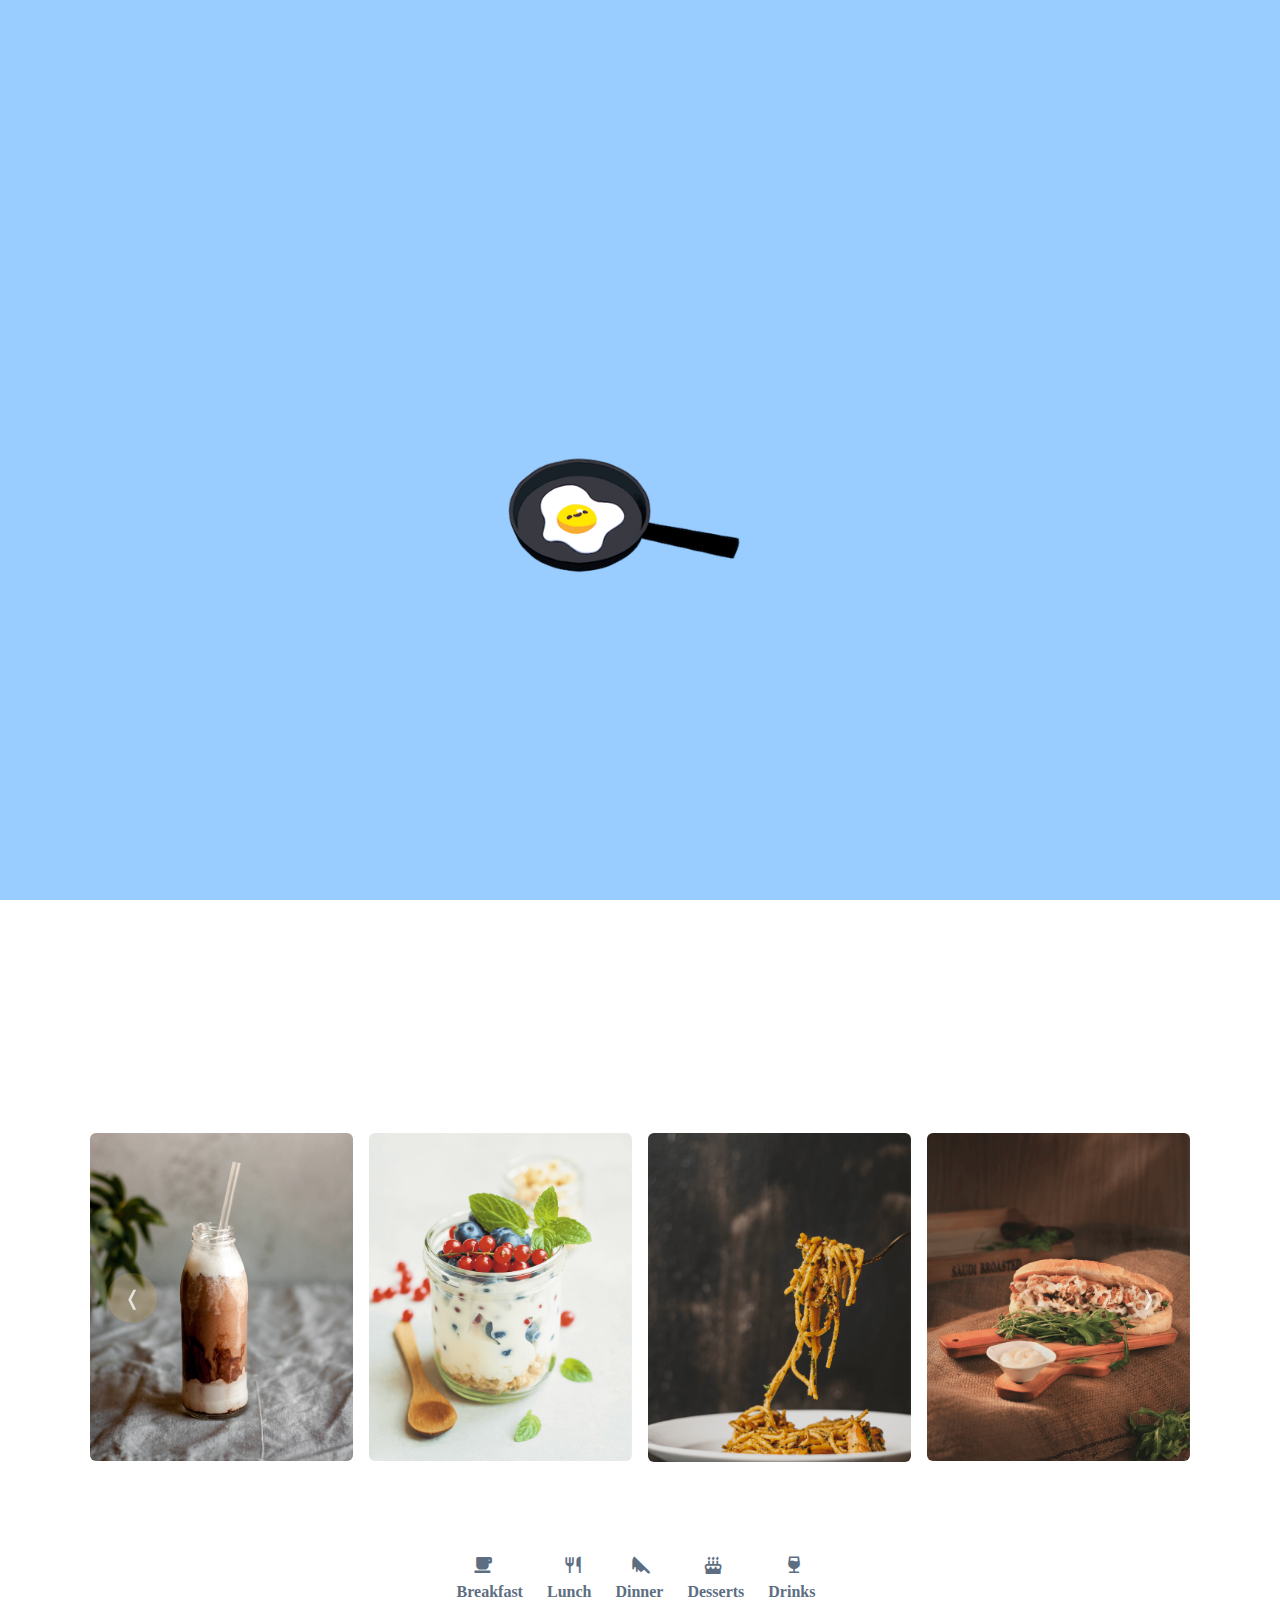
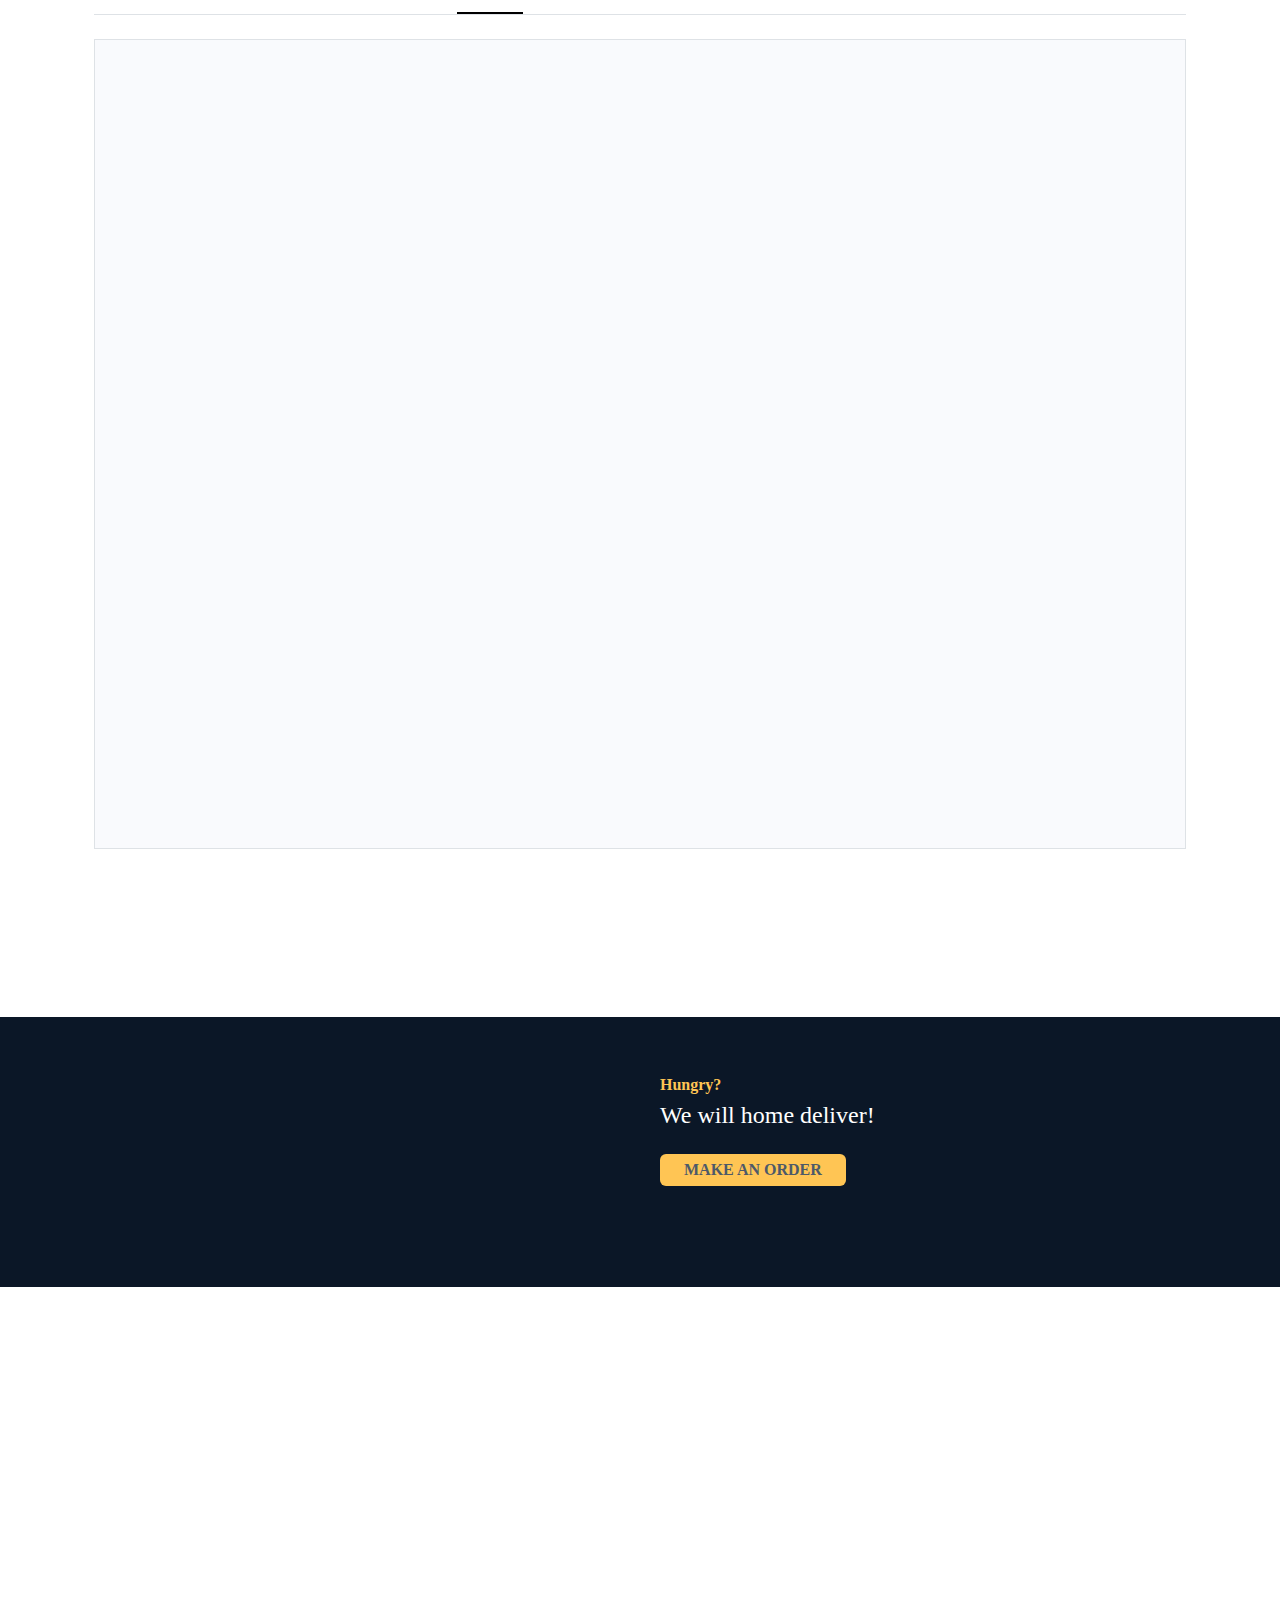
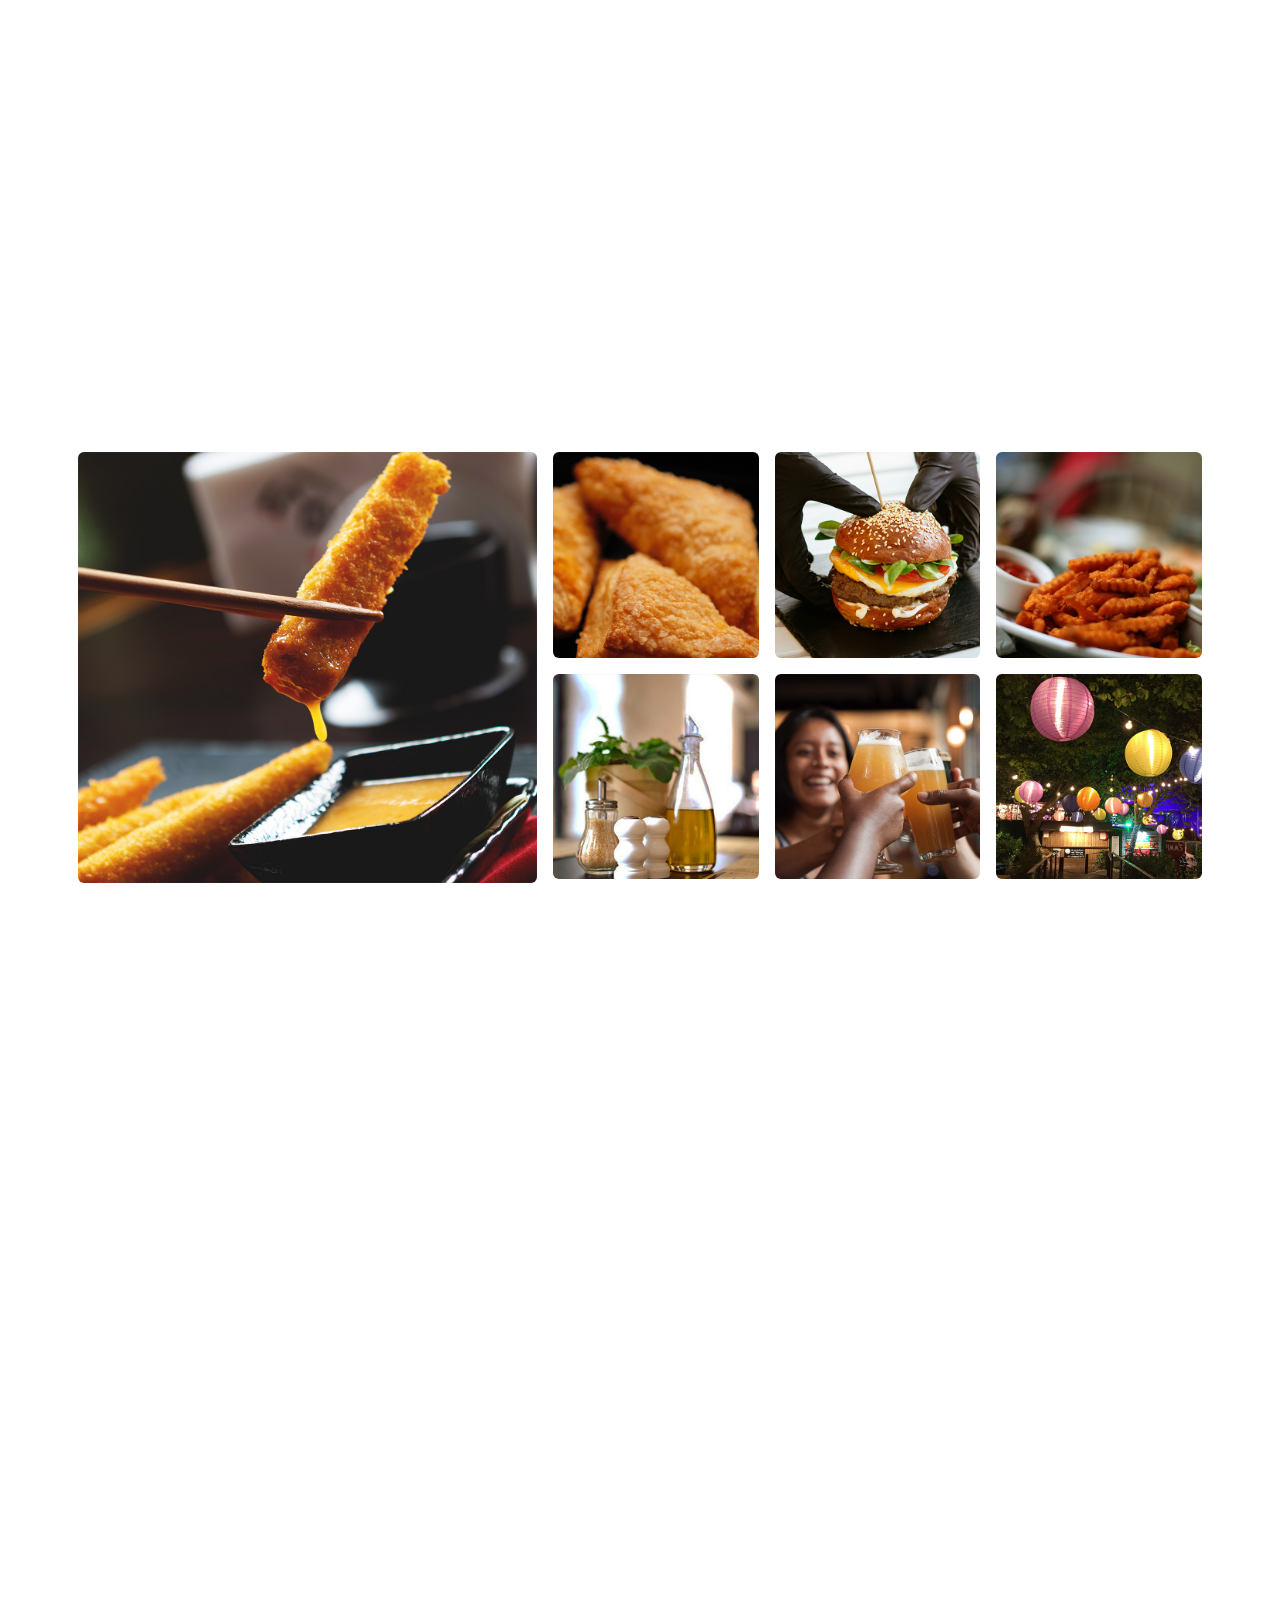
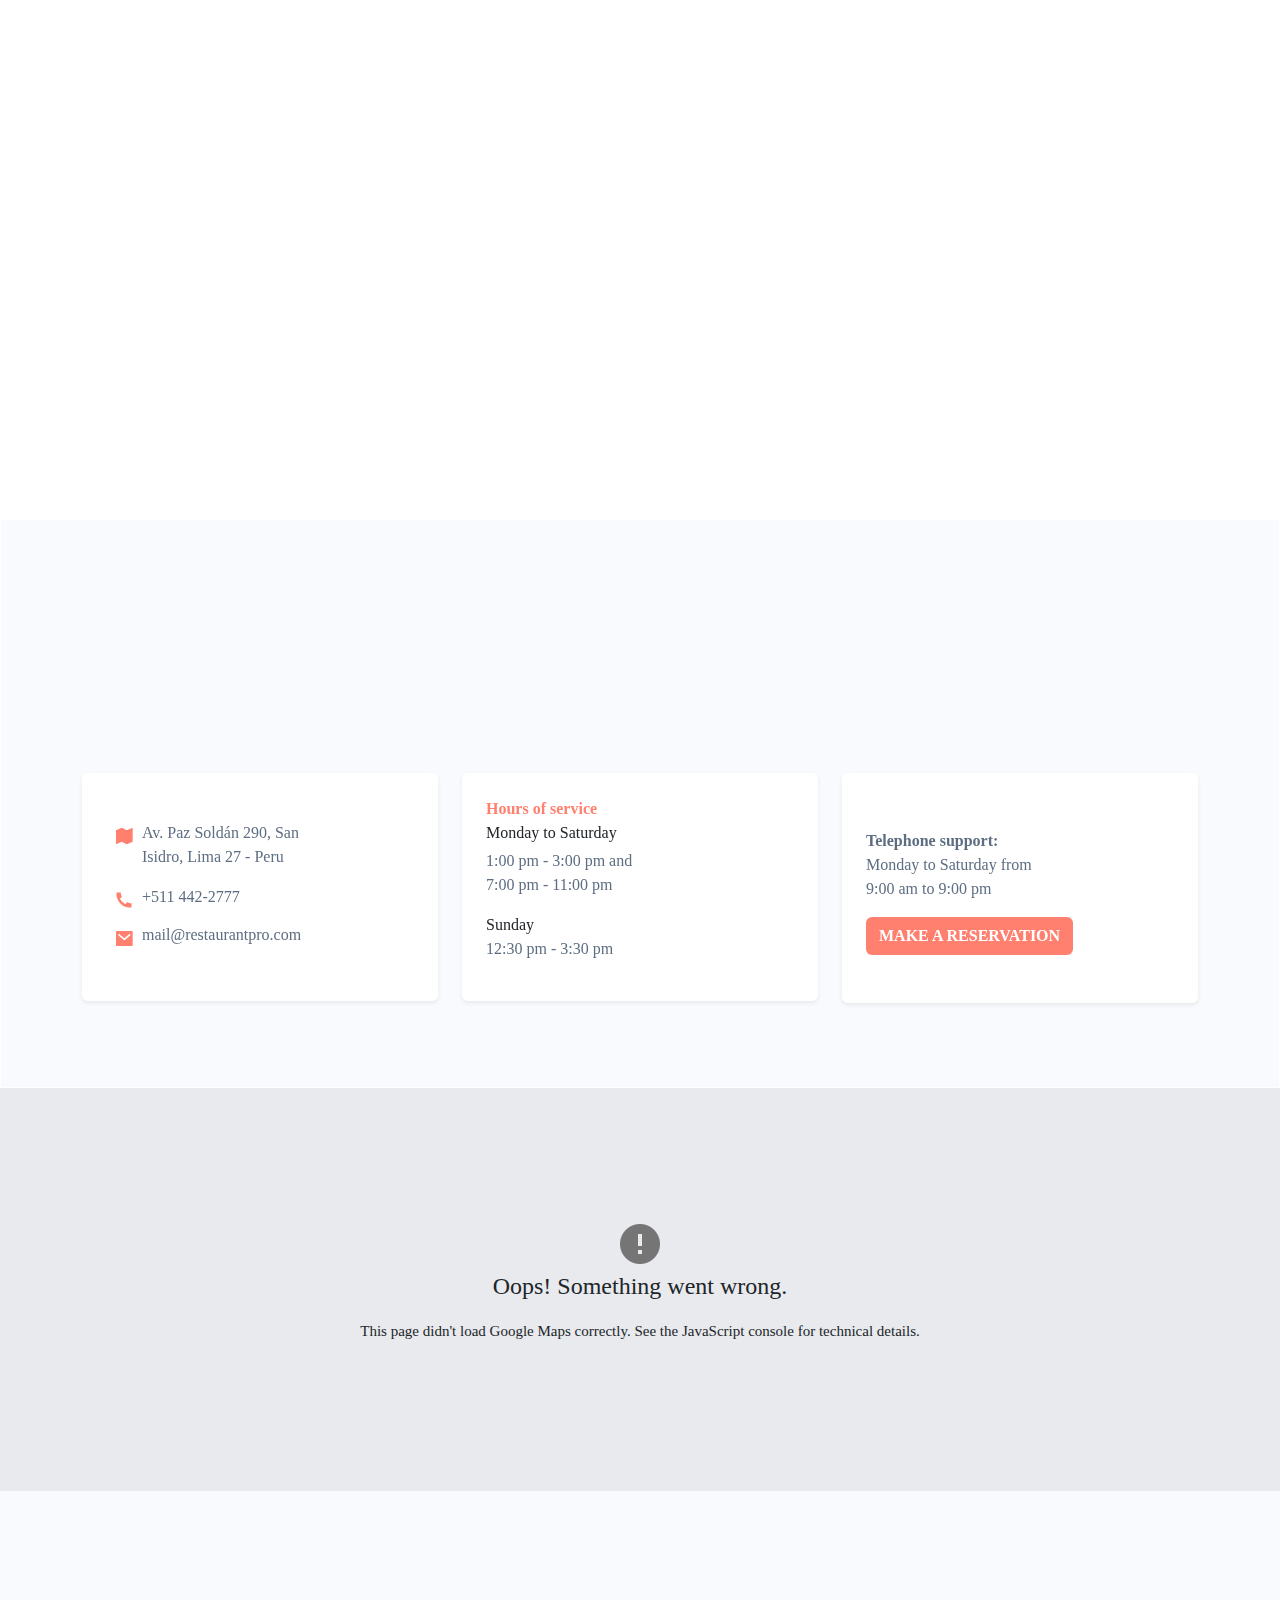
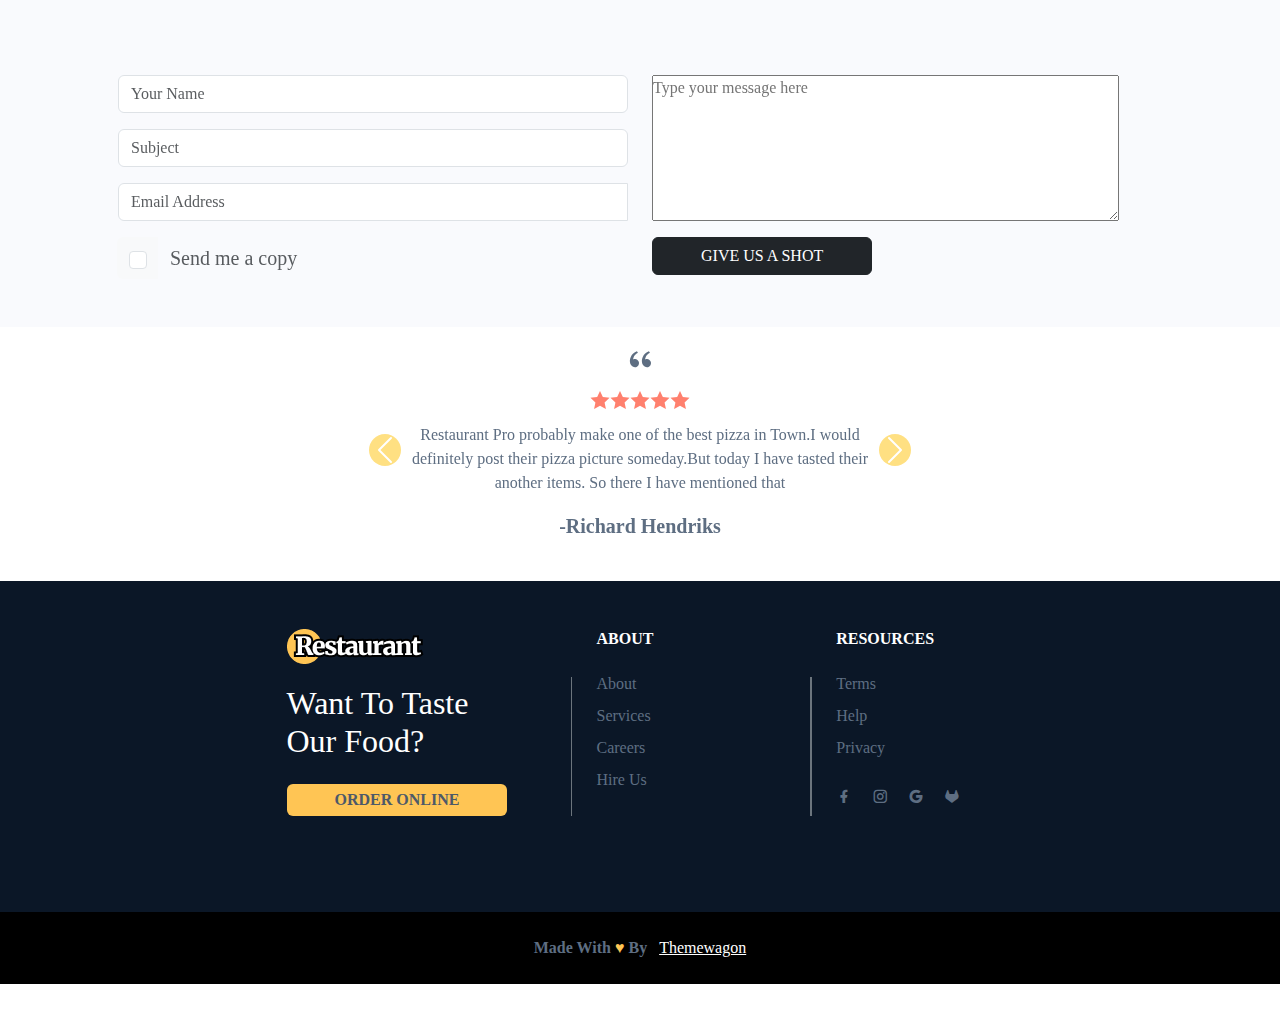
==== commit e5fb80b9: "add or change" ====
--- a/index.html
+++ b/index.html
@@ -13,6 +13,8 @@
     <link rel="stylesheet" href="css/slick.css">
     <link href="https://unpkg.com/aos@2.3.1/dist/aos.css" rel="stylesheet">
     <link rel="icon" href="img/favicon.png">
+    <link rel="stylesheet" href="https://cdnjs.cloudflare.com/ajax/libs/animate.css/4.1.1/animate.min.css"
+  />
 </head>
 
 <body>
@@ -81,9 +83,10 @@
         <div class="modal fade" id="login">
             <div class="modal-dialog modal-dialog-centered">
                 <div class="modal-content ">
-                    <div class="modal-header  "
+                    <div class="modal-header"
                         style="background-image: url(img/plate.png); background-size:250px; background-repeat: no-repeat; background-position: 300px ">
                         <h3>Make A<br> Reservation</h3>
+                        <button class="btn-close btn-dark fs-6" data-bs-dismiss="modal"></button>
                     </div>
                     <div class="modal-body">
                         <div class="row">
@@ -151,7 +154,7 @@
     <section>
         <div class="container-fluid mt-5">
             <div class="row flex-wrap-reverse">
-                <div class="col-xl-4 col-lg-4 col-md-4 col-sm-12 p-5 overflow-hidden bg-2 my-5">
+                <div class="col-xl-4 col-lg-4 col-md-4 col-sm-12 p-5 overflow-hidden bg-2 my-5 ">
                     <img src="img/plate.png" class="img-fluid rot">
                 </div>
                 <div class="col-xl-8 col-lg-8  col-md-8  col-sm-12 m-auto ps-3 t-center " data-aos="fade-up"
@@ -1354,7 +1357,7 @@
 
 <section class="position-relative">
     <img src="img/pizza2.png" alt="" class="position-absolute img-fluid d-none d-xl-block bottom-0  end-0 " width="250px" data-aos="fade-left" >
-<div class="container  ">
+<div class="container ">
     <div class="carousel slide  m-auto carousel-dark" id="slider" data-bs-ride="carousel" data-bs-pause="false" style="max-width:600px;">
         <div class="carousel-indicators d-lg-none ">
             <button type="button" data-bs-target="#slider" data-bs-slide-to="0" class="active" aria-current="true" aria-label="Slide 1"></button>
--- a/css/index.css
+++ b/css/index.css
@@ -3,8 +3,11 @@
     padding: 0;
     box-sizing: border-box;
     font-family: 'Merriweather,serif';
-    font-style: normal; */
-    /* font-weight: 300; */
+    font-style: normal; 
+    
+}
+body{
+    overflow-x: hidden;
 }
 .s-img:before{
     content: "";
@@ -54,7 +57,7 @@
     padding-left: 20px;
 }
 .rot{
-    animation: rot 1s linear;
+    animation: rot 1s 2s linear;
     position: relative;
 
 }
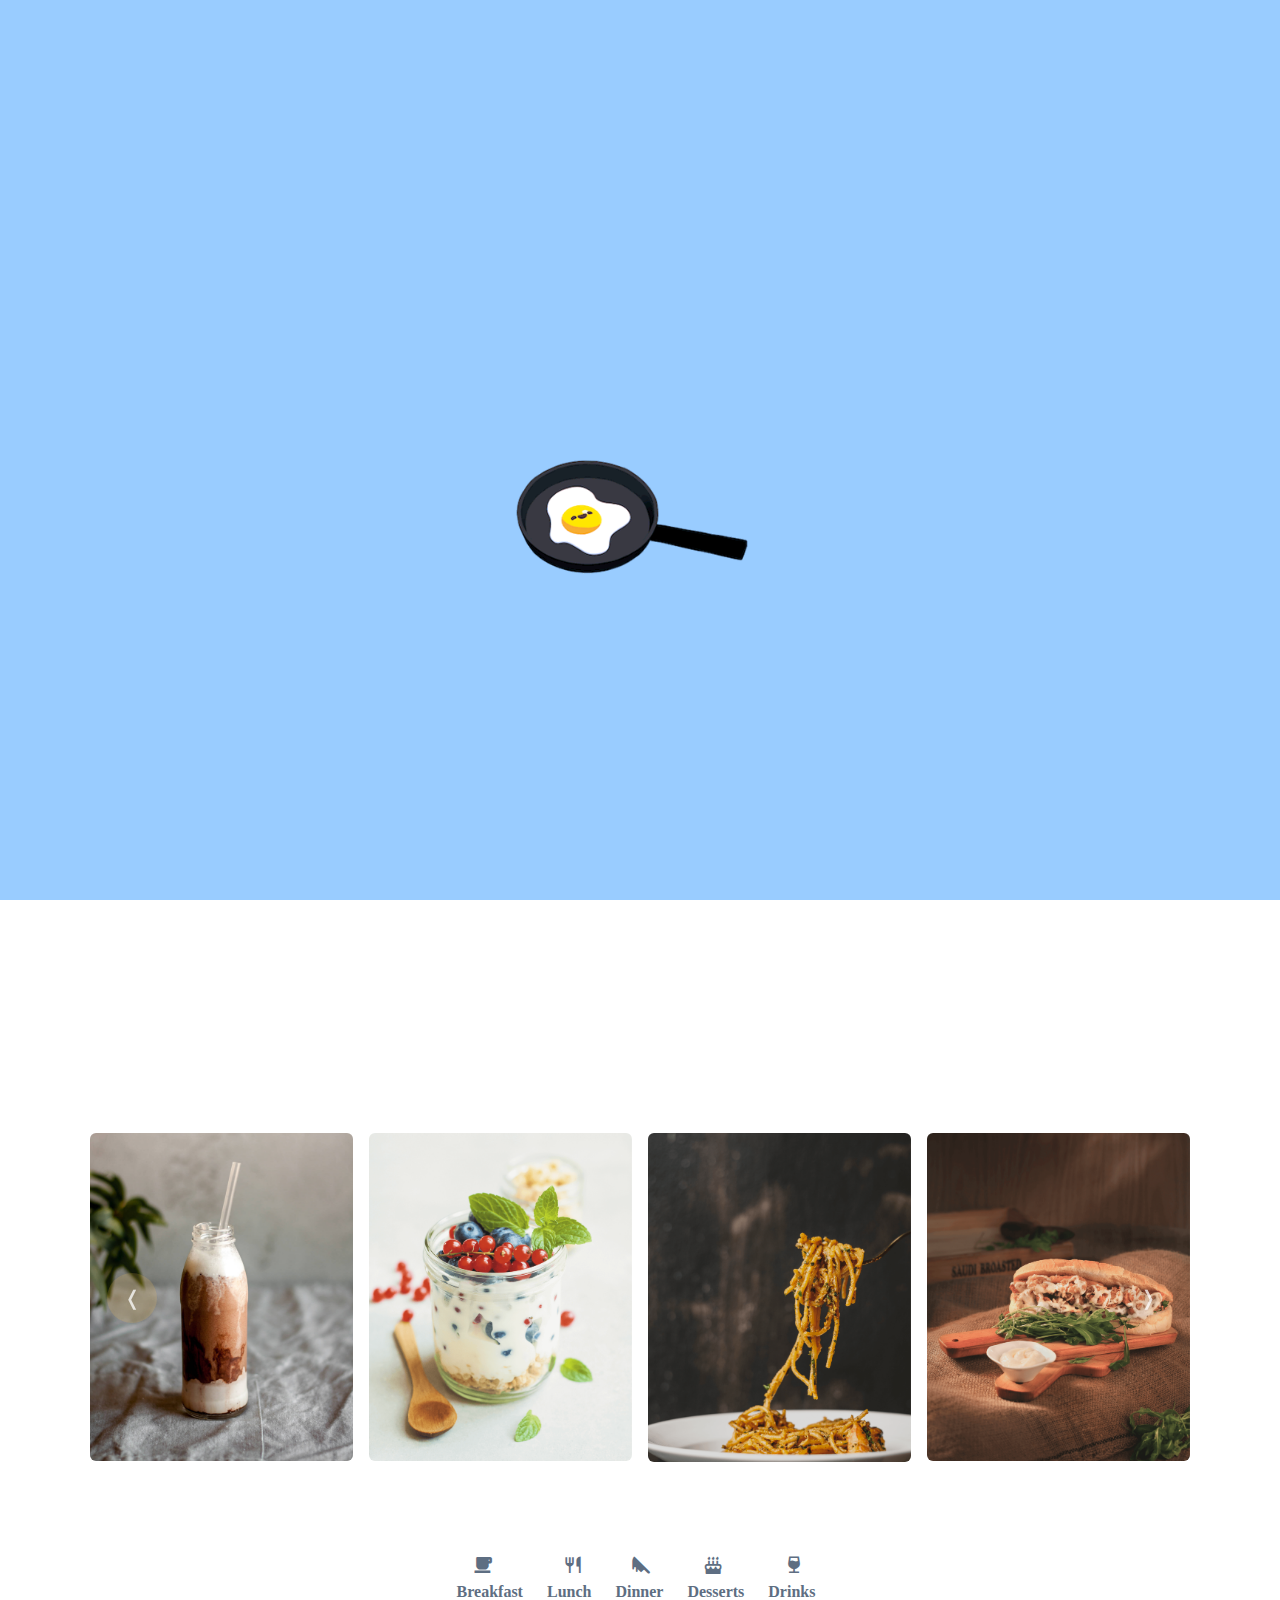
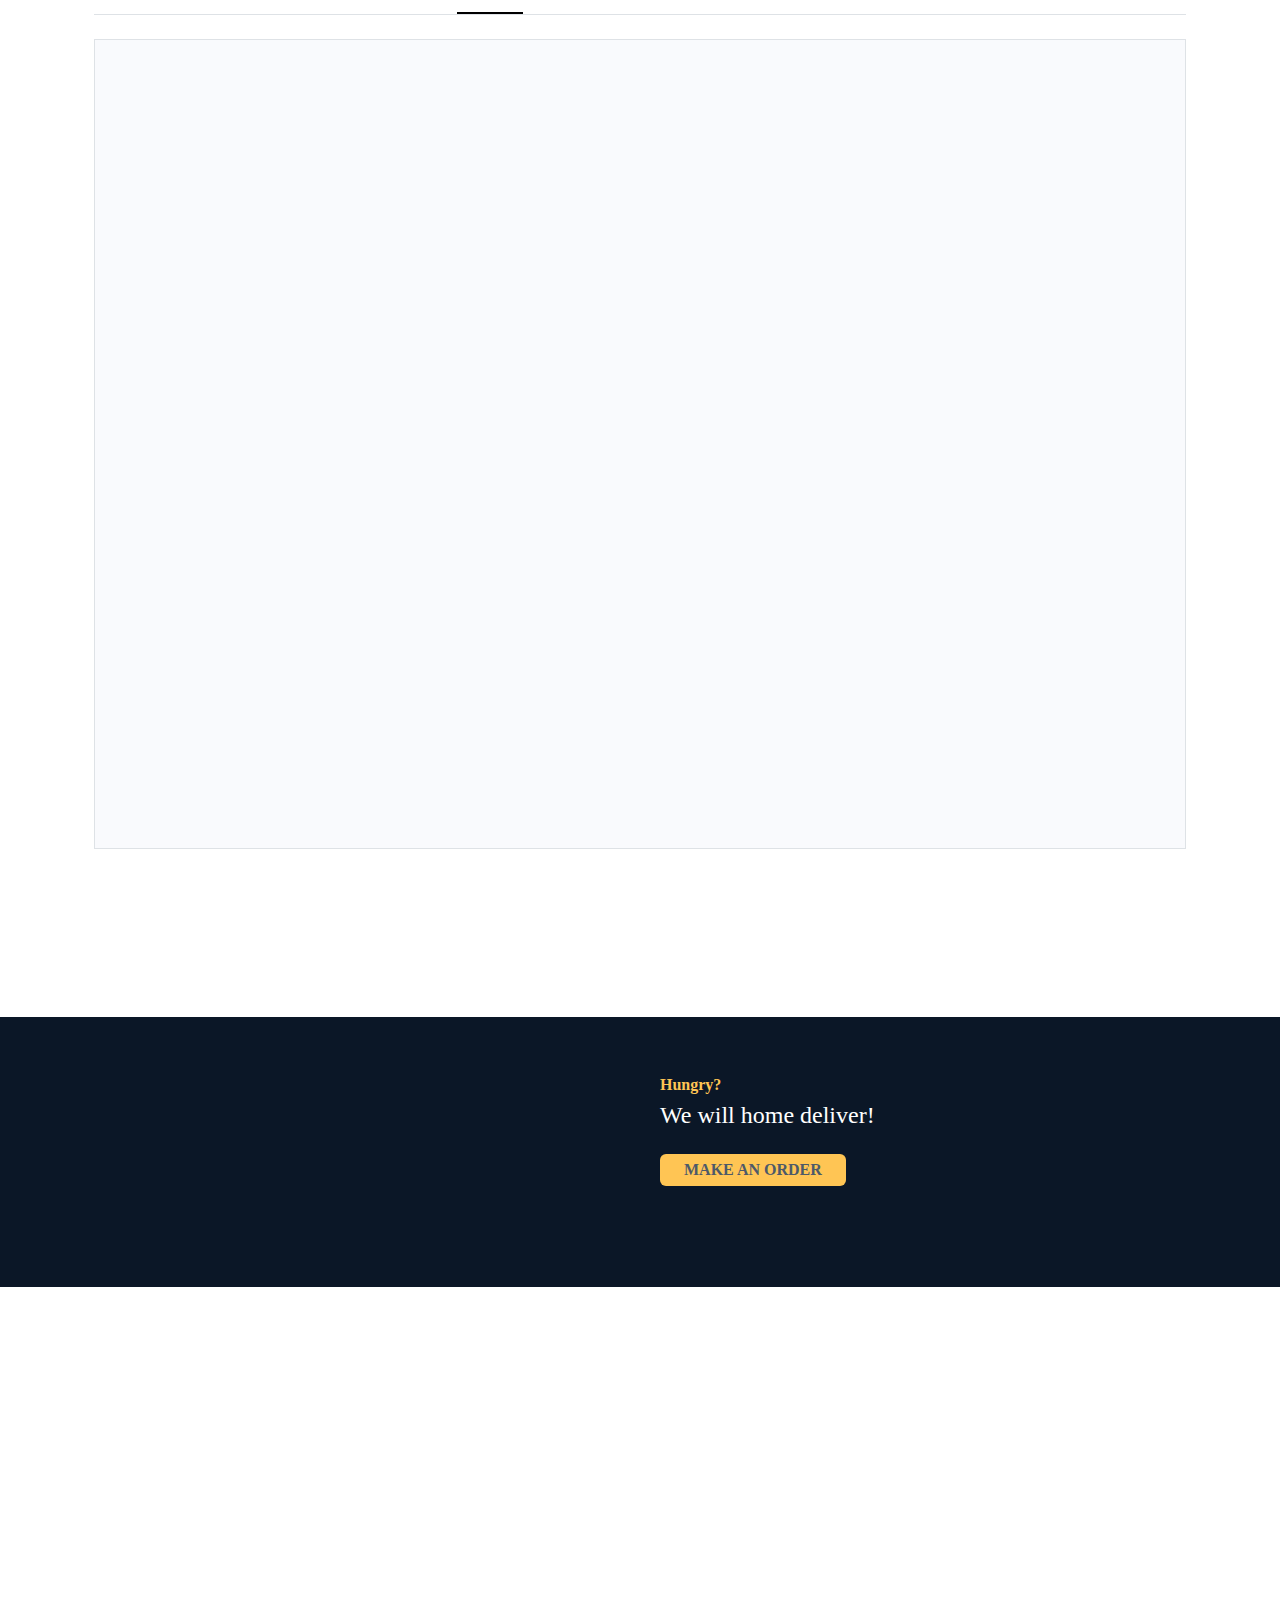
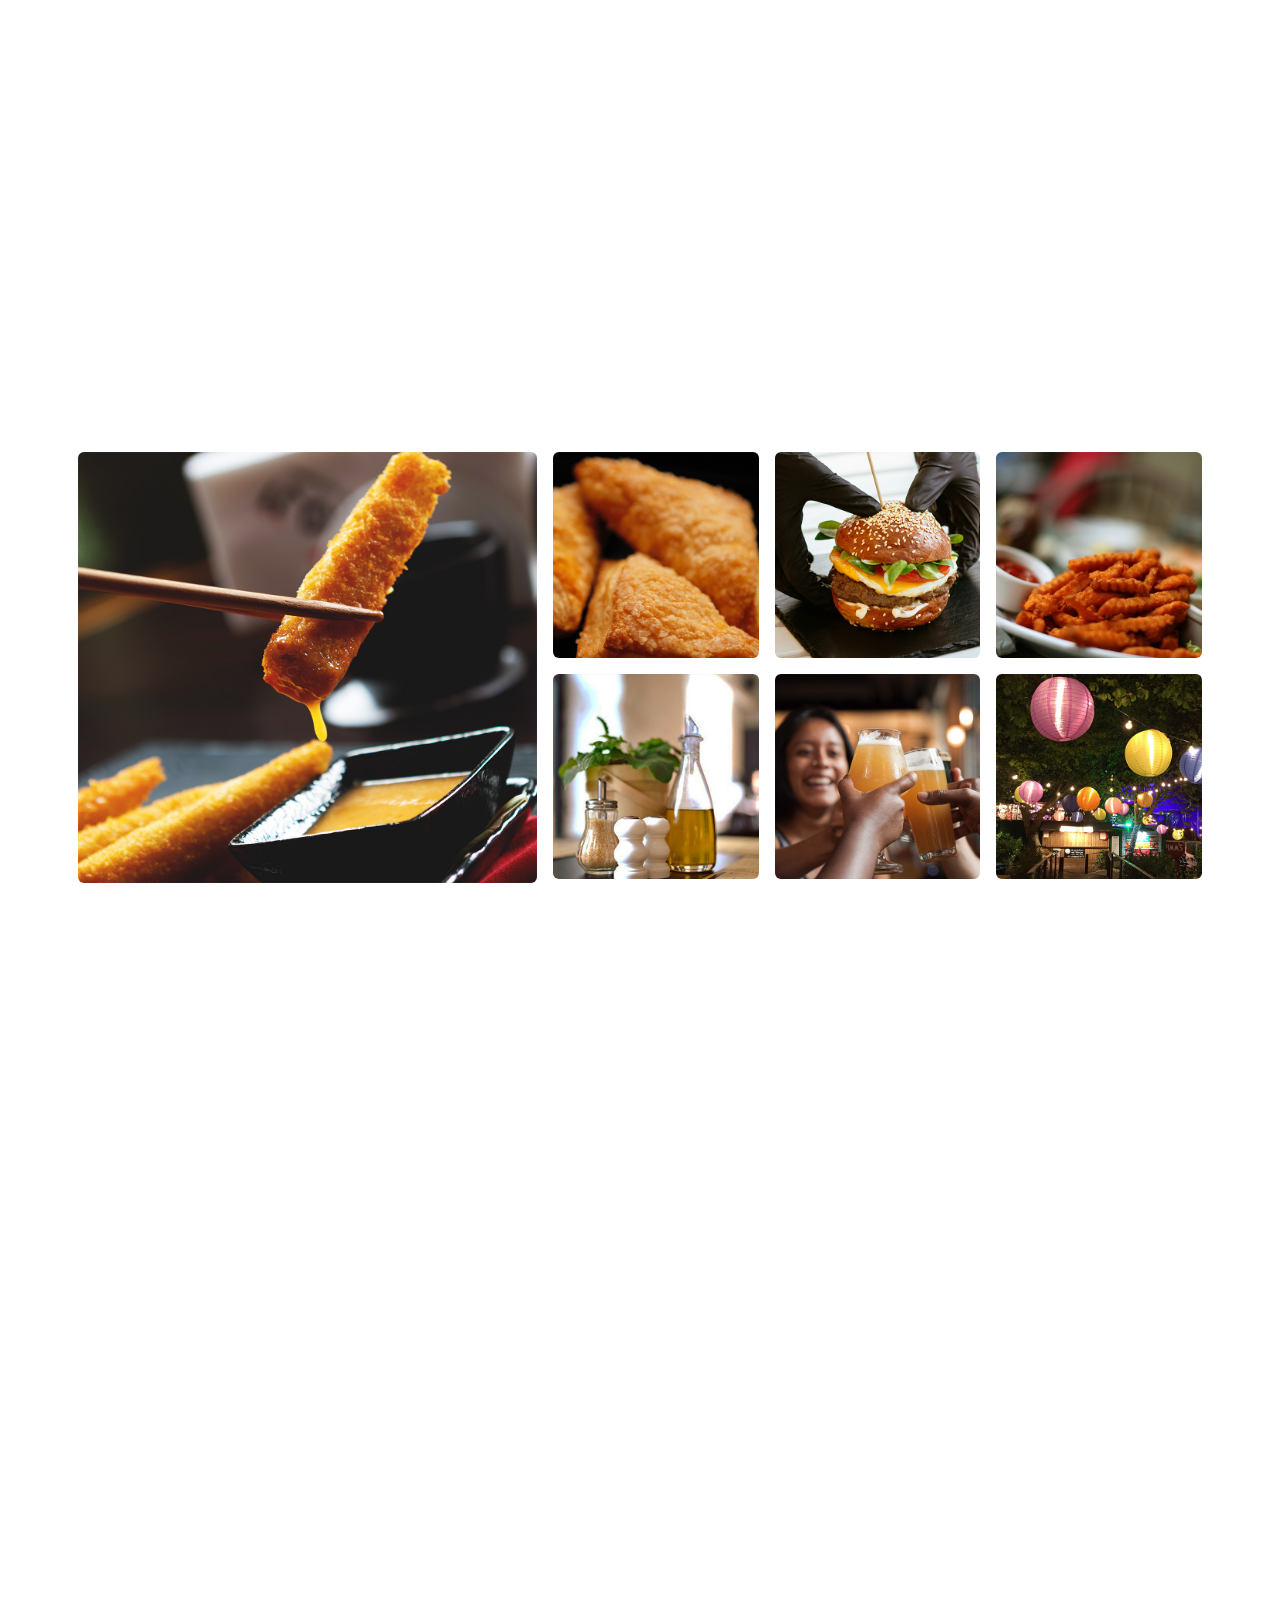
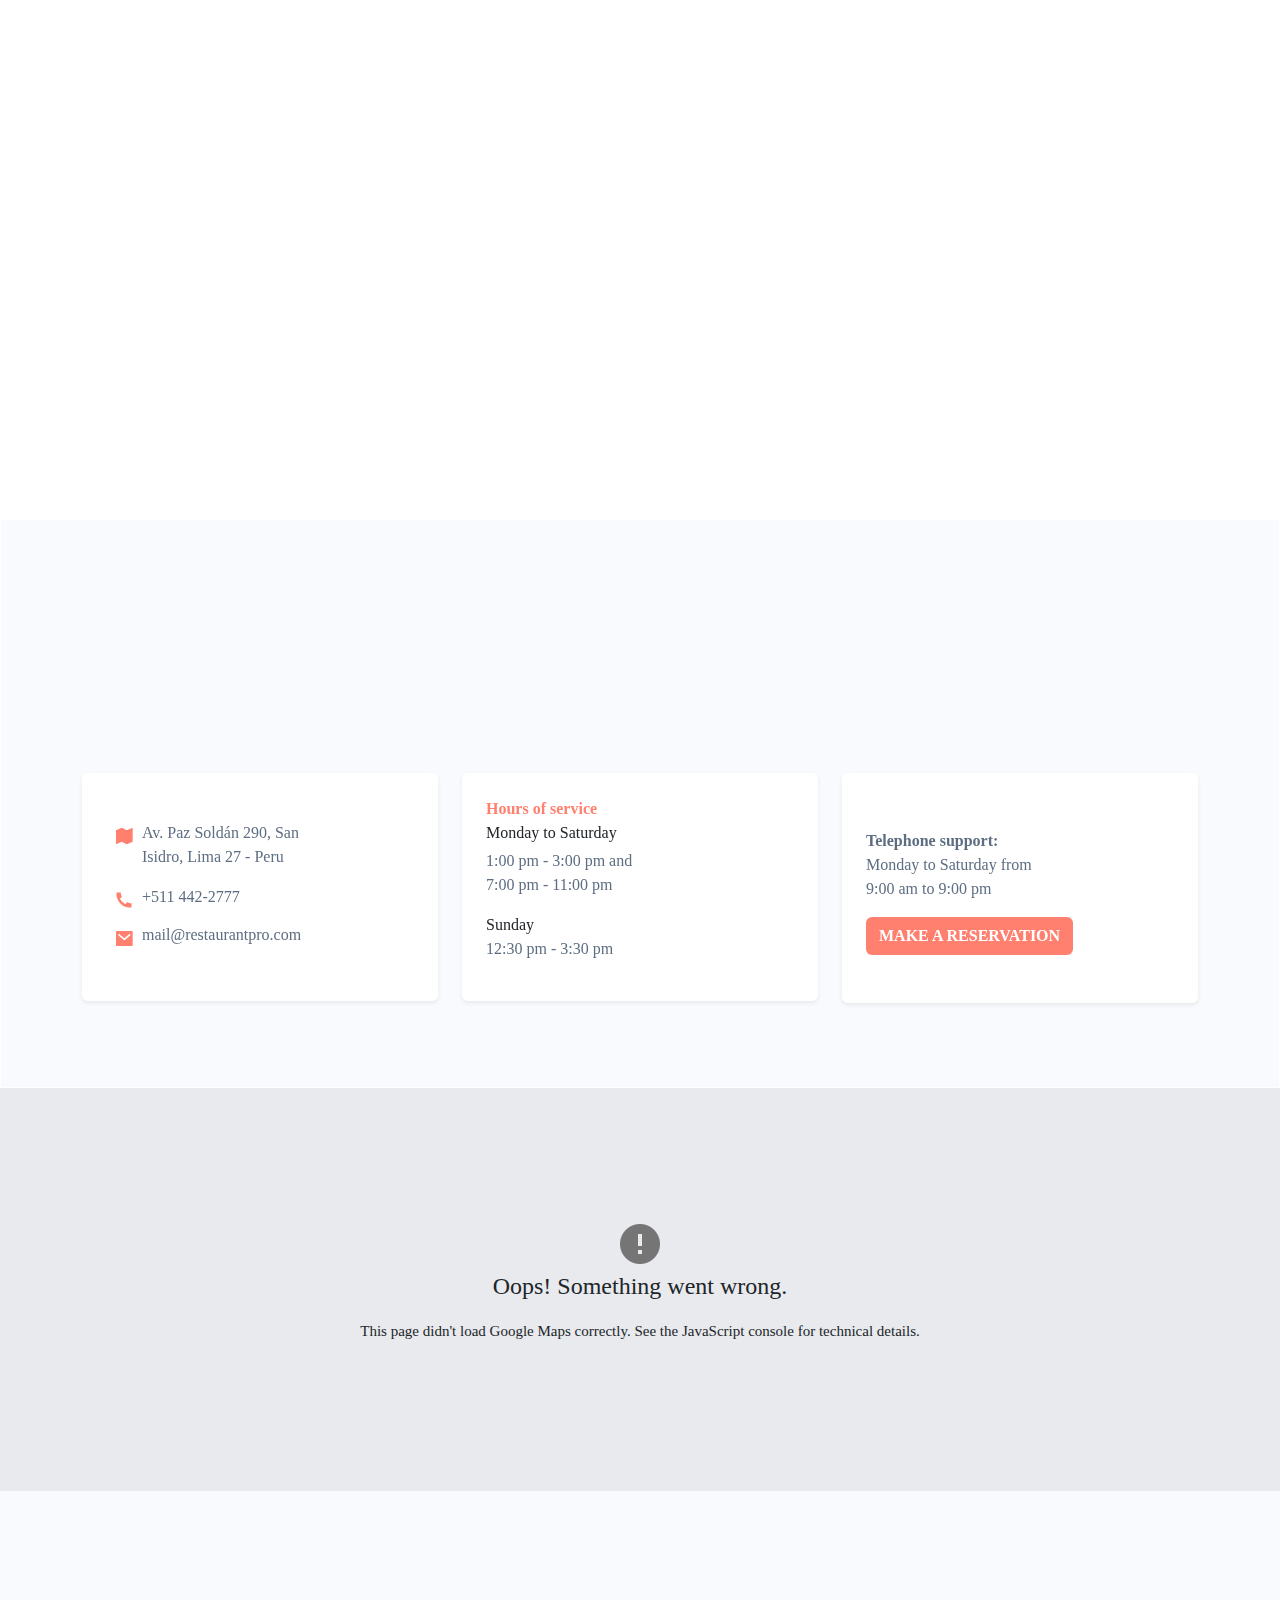
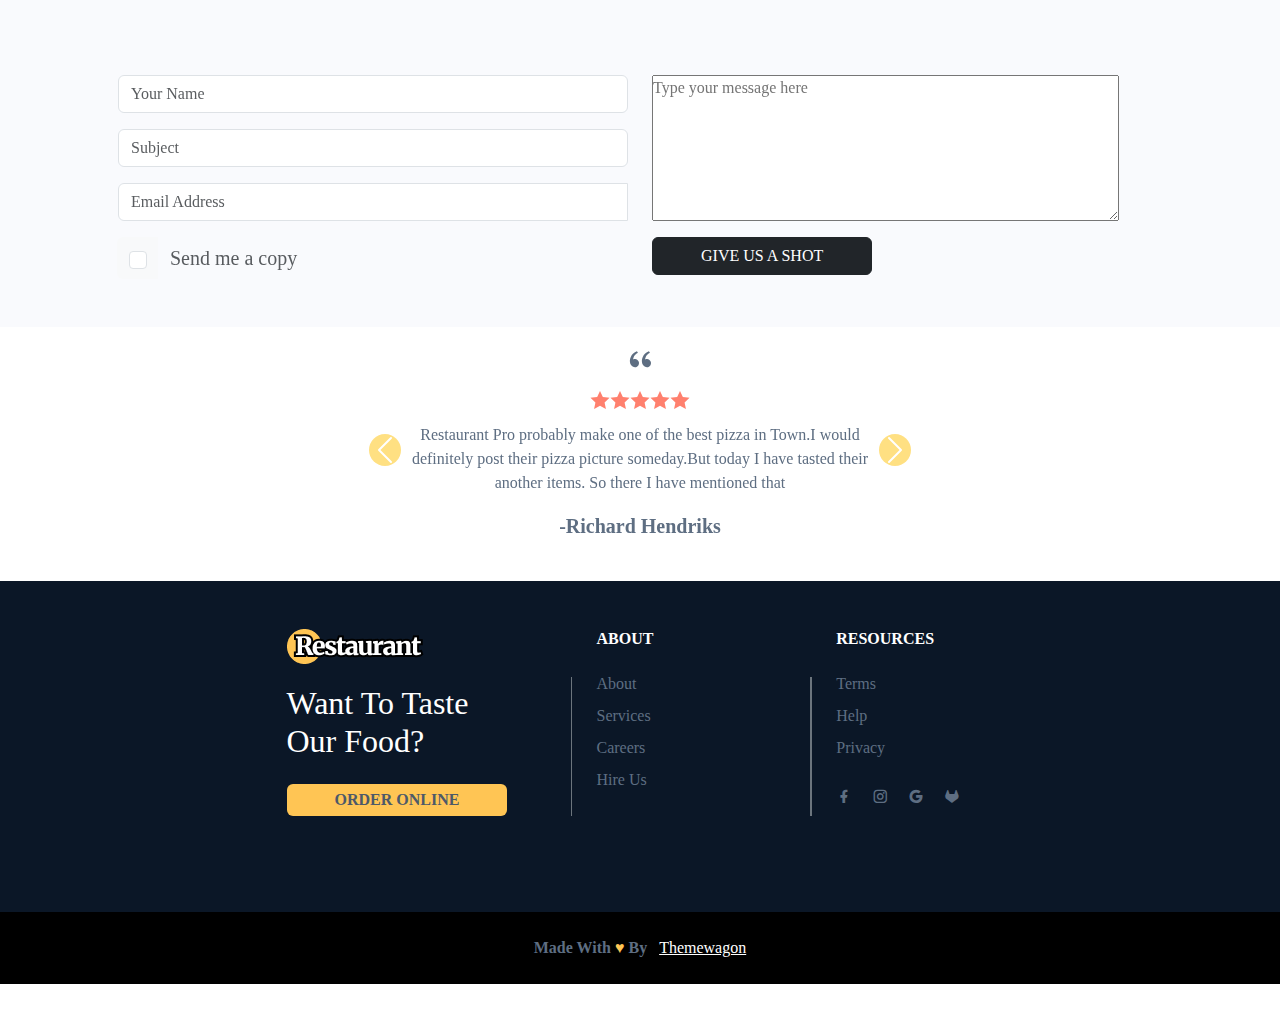
==== commit 4e36c4ad: "some change" ====
--- a/index.html
+++ b/index.html
@@ -80,10 +80,14 @@
 
     <!-- ---------------------------------------------------------------------- Make a reservation form start------------------------------------------------------------------------------------------ -->
     <section>
-        <div class="modal fade" id="login">
+        <div class="modal fade " id="login">
             <div class="modal-dialog modal-dialog-centered">
                 <div class="modal-content ">
+<<<<<<< HEAD
                     <div class="modal-header"
+=======
+                    <div class="modal-header "
+>>>>>>> af363d2de438ad6a98f9033a1921458aa1a74729
                         style="background-image: url(img/plate.png); background-size:250px; background-repeat: no-repeat; background-position: 300px ">
                         <h3>Make A<br> Reservation</h3>
                         <button class="btn-close btn-dark fs-6" data-bs-dismiss="modal"></button>
@@ -1238,7 +1242,7 @@
  <section class="position-relative border border-white">
     <div class="container-fluid " style="background-color: #f9fafd; padding-top:20px; padding-bottom: 20px;"  >
         <img src="img/green.png" class="position-absolute bottom-0 start-0 d-none d-xl-block" alt="" style="width:28%;" data-aos="fade-right">
-        <div class="container my-5  position-relative z-3" >
+        <div class="container my-5  position-relative" >
             <div class="row mb-5">
                 <div class="col-lg-12 col-md-6 text-center "  data-aos="fade-up">
                     <h3 class="">
